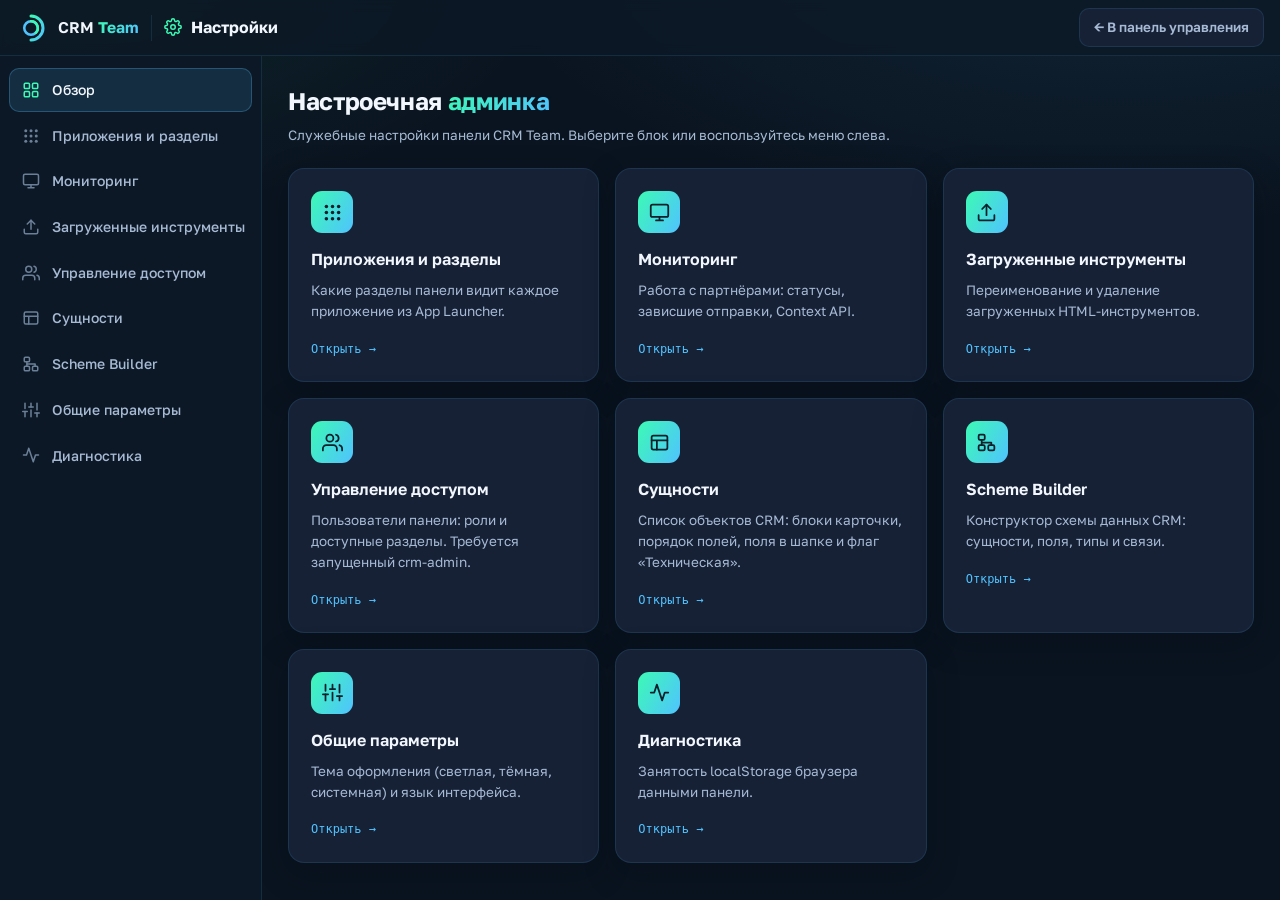
==== settings/index.html @ ab1c0941 "Влить admin-panel: Object Manager и настройка карточек сущностей Копия статики в корне пересобрана п" ====
<!DOCTYPE html>
<html lang="ru">
<head>
<meta charset="UTF-8">
<meta name="viewport" content="width=device-width, initial-scale=1.0">
<title>CRM Team · Настройки</title>
<link rel="preconnect" href="https://fonts.googleapis.com">
<link rel="preconnect" href="https://fonts.gstatic.com" crossorigin>
<link href="https://fonts.googleapis.com/css2?family=Golos+Text:wght@400;500;600;700&display=swap" rel="stylesheet">
<!-- ?v — метка версии: без неё браузер держит старый файл из HTTP-кеша
     и правки раздела доезжают к пользователю с задержкой. Поднимать при изменениях. -->
<link rel="stylesheet" href="scheme-builder.css?v=6">
<link rel="stylesheet" href="object-manager.css?v=1">
<style>
  /* ============================================================
     НАСТРОЕЧНАЯ АДМИНКА (/settings, доступ — только ADMIN)
     Айдентика и каркас наследуются из пользовательской админки;
     формат отображения со временем может отличаться.
     «Приложения и разделы» хранятся на сервере
     (GET/PUT /api/panel-settings/appSections) и зеркалятся в
     localStorage crmpanel:appSections — панель применяет при загрузке.
     Остальные настройки (тема/язык/инструменты) — клиентские,
     в localStorage с префиксом crmpanel:.
     ============================================================ */
  :root{
    --bg:#0A1420; --bg2:#0D1826; --card:#162136; --card2:#1B2942; --line:rgba(80,195,255,.12);
    --ink:#F2F7FD; --dim:#A7BAD4; --faint:#6B8098;
    --green:#3CFAB4; --blue:#50C3FF; --coral:#FF6B8A; --amber:#FFB84D;
    --green-bg:rgba(60,250,180,.12); --blue-bg:rgba(80,195,255,.12);
    --amber-bg:rgba(255,184,77,.12); --coral-bg:rgba(255,107,138,.13);
    --grad:linear-gradient(120deg,#3CFAB4,#50C3FF);
    --mono:"SF Mono",ui-monospace,"JetBrains Mono","Cascadia Code",Menlo,Consolas,monospace;
    --sans:"Golos Text","Inter",-apple-system,BlinkMacSystemFont,"Segoe UI",Roboto,sans-serif;
  }
  /* ---- Светлая тема (настройка «Общие параметры → Тема оформления») ---- */
  html.theme-light body{
    --bg:#EFF3F8; --bg2:#FFFFFF; --card:#FFFFFF; --card2:#E7EDF5; --line:rgba(20,60,100,.16);
    --ink:#16283E; --dim:#44597A; --faint:#7C8DA6;
    --green:#0E9F63; --blue:#0B7FD1; --coral:#CE3D64; --amber:#A9720F;
    --green-bg:rgba(14,159,99,.12); --blue-bg:rgba(11,127,209,.10);
    --amber-bg:rgba(169,114,15,.12); --coral-bg:rgba(206,61,100,.10);
    --grad:linear-gradient(120deg,#19C98A,#2FA4EF);
    background-image:none;
  }
  html.theme-light .gheader{background:rgba(255,255,255,.85)}

  *{box-sizing:border-box;margin:0;padding:0}
  html,body{height:100%}
  body{background:var(--bg);color:var(--ink);font-family:var(--sans);font-size:15px;line-height:1.55;
    -webkit-font-smoothing:antialiased;overflow:hidden;
    background-image:
      radial-gradient(1100px 500px at 88% -8%,rgba(80,195,255,.10),transparent 60%),
      radial-gradient(900px 480px at 5% -5%,rgba(60,250,180,.08),transparent 55%);}
  a{color:var(--blue);text-decoration:none}

  .app{display:flex;flex-direction:column;height:100vh}
  .gheader{display:flex;align-items:center;gap:12px;padding:0 16px;height:56px;flex:0 0 auto;
    background:rgba(13,24,38,.75);border-bottom:1px solid var(--line);backdrop-filter:blur(6px)}
  .logo{width:30px;height:30px;flex:0 0 auto}
  .logo svg{width:100%;height:100%;display:block}
  .brandname{font-weight:600;font-size:15.5px;white-space:nowrap}
  .brandname b{background:var(--grad);-webkit-background-clip:text;background-clip:text;color:transparent}
  .sep{width:1px;height:26px;background:var(--line)}
  .page-name{font-weight:700;font-size:16px;display:flex;align-items:center;gap:9px}
  .page-name svg{width:18px;height:18px;color:var(--green)}
  .back{margin-left:auto;font-size:13.5px;font-weight:600;color:var(--dim);display:flex;align-items:center;gap:7px;
    padding:8px 14px;border-radius:10px;border:1px solid var(--line);background:var(--card)}
  .back:hover{background:var(--card2);color:var(--ink)}

  .shell{display:flex;flex:1;min-height:0}
  .sidebar{width:262px;flex:0 0 auto;background:var(--bg2);border-right:1px solid var(--line);padding:12px 9px;overflow-y:auto}
  .nav-item{display:flex;align-items:center;gap:12px;padding:10px 11px;border-radius:10px;cursor:pointer;
    color:var(--dim);white-space:nowrap;border:1px solid transparent;margin-bottom:2px;user-select:none;font-size:14px;font-weight:500}
  .nav-item:hover{background:var(--card);color:var(--ink)}
  .nav-item.active{background:var(--blue-bg);border-color:rgba(80,195,255,.28);color:var(--ink)}
  .nav-item.active .ico{color:var(--green)}
  .ico{width:19px;height:19px;flex:0 0 auto;color:var(--faint);display:flex;align-items:center;justify-content:center}
  .ico svg{width:18px;height:18px}

  .content{flex:1;overflow-y:auto;padding:26px}
  /* Узкий экран: сайдбар в 262px съедал почти всю ширину и контент любого
     раздела сжимался до нечитаемого — разворачиваем меню в горизонтальную
     полосу с прокруткой, а контент отдаём во всю ширину. */
  @media(max-width:900px){
    .shell{flex-direction:column}
    .sidebar{width:100%;height:auto;flex:0 0 auto;display:flex;gap:6px;overflow-x:auto;overflow-y:hidden;
      padding:9px 10px;border-right:none;border-bottom:1px solid var(--line)}
    .sidebar h3{display:none}
    .nav-item{flex:0 0 auto;margin-bottom:0;white-space:nowrap}
    .content{padding:16px 14px}
    .top{padding:0 12px}
  }
  .content::-webkit-scrollbar{width:10px}
  .content::-webkit-scrollbar-thumb{background:var(--card2);border-radius:5px}
  .pane{display:none;max-width:1060px}
  .pane.active{display:block}
  .pane h1{font-size:24px;font-weight:700;letter-spacing:-.015em;margin-bottom:6px}
  .pane h1 .grad{background:var(--grad);-webkit-background-clip:text;background-clip:text;color:transparent}
  .pane .sub{color:var(--dim);font-size:13.5px;margin-bottom:22px;max-width:760px}
  .pane h2{font-size:17px;font-weight:640;margin:6px 0 14px}

  .card{background:var(--card);border:1px solid var(--line);border-radius:16px;padding:20px 22px;margin-bottom:16px;
    box-shadow:0 10px 30px rgba(4,12,22,.4)}
  .card h3{font-size:15.5px;font-weight:640;margin-bottom:4px;display:flex;align-items:center;gap:9px}
  .card .note{color:var(--faint);font-size:12.5px;margin-bottom:14px}
  .app-badge{width:28px;height:28px;border-radius:8px;background:var(--grad);color:#06202B;font-size:13px;font-weight:700;
    display:inline-flex;align-items:center;justify-content:center}

  /* обзорные блоки */
  .ov-grid{display:grid;grid-template-columns:repeat(auto-fill,minmax(290px,1fr));gap:16px}
  .ov-card{background:var(--card);border:1px solid var(--line);border-radius:16px;padding:22px;cursor:pointer;
    transition:.16s;box-shadow:0 10px 30px rgba(4,12,22,.4)}
  .ov-card:hover{border-color:rgba(60,250,180,.45);transform:translateY(-2px)}
  .ov-ico{width:42px;height:42px;border-radius:11px;background:var(--grad);color:#06202B;
    display:flex;align-items:center;justify-content:center;margin-bottom:14px}
  .ov-ico svg{width:21px;height:21px}
  .ov-card h3{font-size:16px;font-weight:640;margin-bottom:8px}
  .ov-card p{color:var(--dim);font-size:13.5px;line-height:1.55;margin-bottom:14px}
  .ov-go{font-family:var(--mono);font-size:12px;color:var(--blue)}

  .mon-back{display:inline-flex;align-items:center;gap:8px;font-size:13px;font-weight:600;color:var(--dim);
    background:var(--card);border:1px solid var(--line);border-radius:10px;padding:8px 14px;cursor:pointer;margin-bottom:18px}
  .mon-back:hover{background:var(--card2);color:var(--ink)}
  .mon-stub{border:1px dashed rgba(80,195,255,.3);border-radius:16px;padding:34px;text-align:center;
    color:var(--faint);font-size:13.5px;background:var(--card)}
  .mon-stub b{display:block;color:var(--dim);font-size:15.5px;margin-bottom:7px}

  .check-row{display:flex;align-items:center;gap:11px;padding:9px 4px;border-bottom:1px solid var(--line);font-size:14px}
  .check-row:last-child{border-bottom:none}
  .check-row input{accent-color:#3CFAB4;width:17px;height:17px;cursor:pointer}
  .check-row input:disabled{cursor:not-allowed}
  .check-row .muted{color:var(--faint);font-size:12px;margin-left:auto;font-family:var(--mono)}

  /* радио/селекты общих параметров */
  .opt-row{display:flex;align-items:center;gap:11px;padding:10px 4px;border-bottom:1px solid var(--line);font-size:14px;cursor:pointer}
  .opt-row:last-child{border-bottom:none}
  .opt-row input[type=radio]{accent-color:#3CFAB4;width:16px;height:16px;cursor:pointer}
  .opt-row .opt-note{color:var(--faint);font-size:12px;margin-left:auto}
  select.sel{background:var(--bg2);border:1px solid var(--line);border-radius:10px;color:var(--ink);
    font-family:var(--sans);font-size:14px;padding:10px 12px;min-width:260px;cursor:pointer}
  select.sel option{background:var(--bg2);color:var(--ink)}

  .btn{font-family:var(--sans);font-size:13px;font-weight:600;padding:9px 16px;border-radius:10px;cursor:pointer;
    border:1px solid var(--line);background:var(--card2);color:var(--ink)}
  .btn:hover{filter:brightness(1.12)}
  .btn.accent{background:var(--grad);color:#06101B;border:none}
  .btn.ghost-danger{color:var(--coral);border-color:rgba(255,107,138,.35);background:transparent}
  .btn.ghost-danger:hover{background:var(--coral-bg)}
  .actions{display:flex;gap:10px;margin-top:18px;align-items:center}
  .save-note{font-family:var(--mono);font-size:11.5px;color:var(--green);opacity:0;transition:.3s}
  .save-note.show{opacity:1}
  .save-note.err{color:var(--coral)}

  table{width:100%;border-collapse:collapse}
  th{font-family:var(--mono);font-size:10.5px;letter-spacing:.07em;text-transform:uppercase;color:var(--faint);
    text-align:left;padding:0 12px 10px;font-weight:500;border-bottom:1px solid var(--line)}
  td{padding:12px;border-bottom:1px solid var(--line);vertical-align:middle;font-size:13.5px}
  tr:last-child td{border-bottom:none}
  td .t-name{font-weight:600}
  td .mono{font-family:var(--mono);font-size:11.5px;color:var(--faint)}
  td .btn{padding:6px 11px;font-size:12px;margin-left:6px}
  .empty{color:var(--faint);font-size:13.5px;padding:8px 2px}

  /* Подключения к БД: форма и статус-бейджи */
  .dbc-form{margin-top:14px;border-top:1px solid var(--line);padding-top:16px}
  .dbc-grid{display:grid;grid-template-columns:repeat(2,minmax(220px,1fr));gap:12px 16px}
  .dbc-fld{display:flex;flex-direction:column;gap:5px}
  .dbc-fld.wide{grid-column:1/-1}
  .dbc-fld label{font-family:var(--mono);font-size:10.5px;letter-spacing:.06em;text-transform:uppercase;color:var(--faint)}
  .dbc-in{background:var(--bg2);border:1px solid var(--line);border-radius:10px;color:var(--ink);
    font-family:var(--sans);font-size:14px;padding:9px 12px;width:100%}
  .dbc-in:focus{outline:none;border-color:var(--blue)}
  .dbc-in.mono{font-family:var(--mono);font-size:12.5px}
  .badge{display:inline-block;font-family:var(--mono);font-size:11px;font-weight:600;padding:3px 9px;border-radius:20px;letter-spacing:.03em}
  .badge.ok{background:var(--green-bg);color:var(--green)}
  .badge.err{background:var(--coral-bg);color:var(--coral)}
  .badge.off{background:var(--card2);color:var(--faint)}
  .badge.unk{background:var(--amber-bg);color:var(--amber)}
  /* ---- очерёдность подразделов ---- */
  .block-title{margin:28px 0 6px;font-size:17px;font-weight:700}
  .ord-row{display:flex;align-items:center;gap:9px;padding:7px 0;border-bottom:1px solid var(--line)}
  .ord-row:last-of-type{border-bottom:none}
  .ord-n{font-family:var(--mono);font-size:11px;color:var(--faint);width:18px;text-align:right;flex:0 0 auto}
  .ord-l{flex:1;font-size:13.5px;min-width:0}
  .ord-btn{width:26px;height:26px;flex:0 0 auto;border-radius:7px;border:1px solid var(--line);
    background:var(--bg2);color:var(--dim);cursor:pointer;font-size:13px;line-height:1;padding:0}
  .ord-btn:hover:not(:disabled){color:var(--blue);border-color:var(--blue)}
  .ord-btn:disabled{opacity:.35;cursor:default}
  .ord-reset{margin-top:10px}
</style>
</head>
<body>
<div class="app">

  <header class="gheader">
    <div class="logo">
      <svg viewBox="0 0 40 40" fill="none">
        <defs><linearGradient id="lg" x1="0" y1="0" x2="1" y2="1">
          <stop offset="0" stop-color="#3CFAB4"/><stop offset="1" stop-color="#50C3FF"/></linearGradient></defs>
        <path d="M20 4 a16 16 0 0 1 0 32" stroke="url(#lg)" stroke-width="4" stroke-linecap="round"/>
        <circle cx="20" cy="20" r="9" fill="none" stroke="#50C3FF" stroke-width="3.4"/>
        <path d="M20 11 a9 9 0 0 1 6.4 15.4" stroke="#3CFAB4" stroke-width="3.4" stroke-linecap="round" fill="none"/>
      </svg>
    </div>
    <div class="brandname">CRM <b>Team</b></div>
    <div class="sep"></div>
    <div class="page-name">
      <svg viewBox="0 0 24 24" fill="none" stroke="currentColor" stroke-width="2" stroke-linecap="round" stroke-linejoin="round"><circle cx="12" cy="12" r="3"/><path d="M19.4 15a1.7 1.7 0 0 0 .34 1.87l.06.06a2 2 0 1 1-2.83 2.83l-.06-.06a1.7 1.7 0 0 0-1.87-.34 1.7 1.7 0 0 0-1 1.55V21a2 2 0 1 1-4 0v-.09a1.7 1.7 0 0 0-1-1.55 1.7 1.7 0 0 0-1.87.34l-.06.06a2 2 0 1 1-2.83-2.83l.06-.06a1.7 1.7 0 0 0 .34-1.87 1.7 1.7 0 0 0-1.55-1H3a2 2 0 1 1 0-4h.09a1.7 1.7 0 0 0 1.55-1 1.7 1.7 0 0 0-.34-1.87l-.06-.06a2 2 0 1 1 2.83-2.83l.06.06a1.7 1.7 0 0 0 1.87.34h.01a1.7 1.7 0 0 0 1-1.55V3a2 2 0 1 1 4 0v.09a1.7 1.7 0 0 0 1 1.55h.01a1.7 1.7 0 0 0 1.87-.34l.06-.06a2 2 0 1 1 2.83 2.83l-.06.06a1.7 1.7 0 0 0-.34 1.87v.01a1.7 1.7 0 0 0 1.55 1H21a2 2 0 1 1 0 4h-.09a1.7 1.7 0 0 0-1.55 1z"/></svg>
      <span data-i18n="Настройки">Настройки</span>
    </div>
    <!-- относительный путь: работает и локально (/settings/ → /), и на GitHub Pages
         (/crm.banki.ru/settings/ → /crm.banki.ru/); абсолютный "/" уводил на корень домена -->
    <a class="back" href="../" data-i18n="← В панель управления">← В панель управления</a>
  </header>

  <div class="shell">
    <aside class="sidebar" id="snav"></aside>

    <main class="content">

      <!-- ===== Обзор настроек ===== -->
      <section class="pane active" id="pane-over">
        <h1 data-i18n-html="h_over">Настроечная <span class="grad">админка</span></h1>
        <div class="sub" data-i18n="Служебные настройки панели CRM Team. Выберите блок или воспользуйтесь меню слева.">Служебные настройки панели CRM Team. Выберите блок или воспользуйтесь меню слева.</div>
        <div class="ov-grid" id="overGrid"></div>
      </section>

      <!-- ===== Приложения и разделы ===== -->
      <section class="pane" id="pane-apps">
        <h1 data-i18n-html="h_apps">Приложения <span class="grad">и разделы</span></h1>
        <div class="sub" data-i18n="Какие разделы панели доступны в каждом приложении (App Launcher). Пока всем приложениям разрешены все разделы — набор будет корректироваться. «Главная» доступна всегда.">Какие разделы панели доступны в каждом приложении (App Launcher). Пока всем приложениям
          разрешены все разделы — набор будет корректироваться. «Главная» доступна всегда.</div>
        <div id="appsBox"></div>
        <div class="actions">
          <button class="btn accent" id="saveApps" data-i18n="Сохранить">Сохранить</button>
          <button class="btn" id="resetApps" data-i18n="Сбросить (все разделы всем)">Сбросить (все разделы всем)</button>
          <span class="save-note" id="appsSaved" data-i18n="✓ Сохранено — панель применит при загрузке">✓ Сохранено — панель применит при загрузке</span>
          <span class="save-note err" id="appsError"></span>
        </div>

        <!-- очерёдность подразделов внутри разделов -->
        <h2 class="block-title" data-i18n="Очерёдность подразделов">Очерёдность подразделов</h2>
        <div class="sub" data-i18n="Порядок карточек на обзорной странице раздела и пунктов во всплывающем меню сайдбара. Сохраняется сразу; открытая панель подхватит изменение автоматически.">Порядок карточек на обзорной странице раздела и пунктов во всплывающем меню сайдбара.
          Сохраняется сразу; открытая панель подхватит изменение автоматически.</div>
        <div id="subOrderBox"></div>
      </section>

      <!-- ===== Мониторинг ===== -->
      <section class="pane" id="pane-monitoring">
        <div id="monHome">
          <h1 data-i18n-html="h_mon">Мониторинг <span class="grad">интеграций</span></h1>
          <div class="sub"><span data-i18n="Служебный мониторинг обмена данными. Подраздел:">Служебный мониторинг обмена данными. Подраздел:</span> <b data-i18n="Работа с партнёрами">Работа с партнёрами</b>.
            <span data-i18n="При клике на блок будет открываться связанная статистика.">При клике на блок будет открываться связанная статистика.</span></div>
          <h2 data-i18n="Работа с партнёрами">Работа с партнёрами</h2>
          <div class="ov-grid">
            <div class="ov-card" onclick="monDetail('Поступление статусов')">
              <div class="ov-ico"><svg viewBox="0 0 24 24" fill="none" stroke="currentColor" stroke-width="2" stroke-linecap="round" stroke-linejoin="round"><path d="M21 15v4a2 2 0 0 1-2 2H5a2 2 0 0 1-2-2v-4"/><polyline points="7 10 12 15 17 10"/><line x1="12" y1="15" x2="12" y2="3"/></svg></div>
              <h3 data-i18n="Поступление статусов">Поступление статусов</h3>
              <p data-i18n="Приход статусов отправок от партнёров: объёмы, задержки, разрывы потока.">Приход статусов отправок от партнёров: объёмы, задержки, разрывы потока.</p>
              <span class="ov-go" data-i18n="Статистика →">Статистика →</span>
            </div>
            <div class="ov-card" onclick="monDetail('Зависшие статусы отправок')">
              <div class="ov-ico"><svg viewBox="0 0 24 24" fill="none" stroke="currentColor" stroke-width="2" stroke-linecap="round" stroke-linejoin="round"><circle cx="12" cy="12" r="9"/><polyline points="12 7 12 12 15.5 13.5"/></svg></div>
              <h3 data-i18n="Зависшие статусы отправок">Зависшие статусы отправок</h3>
              <p data-i18n="Отправки без финального статуса дольше порога: где и на каком шаге зависли.">Отправки без финального статуса дольше порога: где и на каком шаге зависли.</p>
              <span class="ov-go" data-i18n="Статистика →">Статистика →</span>
            </div>
            <div class="ov-card" onclick="monDetail('Записи отправок без идентификатора клиента')">
              <div class="ov-ico"><svg viewBox="0 0 24 24" fill="none" stroke="currentColor" stroke-width="2" stroke-linecap="round" stroke-linejoin="round"><circle cx="9" cy="8" r="4"/><path d="M2 21c0-3.9 3.1-7 7-7s7 3.1 7 7"/><line x1="17" y1="8" x2="23" y2="14"/><line x1="23" y1="8" x2="17" y2="14"/></svg></div>
              <h3 data-i18n="Записи отправок без идентификатора клиента">Записи отправок без идентификатора клиента</h3>
              <p data-i18n="Отправки, которые не удаётся привязать к клиенту: объёмы и источники записей.">Отправки, которые не удаётся привязать к клиенту: объёмы и источники записей.</p>
              <span class="ov-go" data-i18n="Статистика →">Статистика →</span>
            </div>
            <div class="ov-card" onclick="monDetail('Наличие переменных Context API')">
              <div class="ov-ico"><svg viewBox="0 0 24 24" fill="none" stroke="currentColor" stroke-width="2" stroke-linecap="round" stroke-linejoin="round"><polyline points="16 18 22 12 16 6"/><polyline points="8 6 2 12 8 18"/></svg></div>
              <h3 data-i18n="Наличие переменных Context API">Наличие переменных Context API</h3>
              <p data-i18n="Заполненность переменных Context API в коммуникациях: пропуски и ошибки подстановки.">Заполненность переменных Context API в коммуникациях: пропуски и ошибки подстановки.</p>
              <span class="ov-go" data-i18n="Статистика →">Статистика →</span>
            </div>
          </div>
        </div>
        <div id="monDetailBox" style="display:none"></div>
      </section>

      <!-- ===== Загруженные инструменты ===== -->
      <section class="pane" id="pane-uploads">
        <h1 data-i18n-html="h_up">Загруженные <span class="grad">инструменты</span></h1>
        <div class="sub" data-i18n="HTML-инструменты, загруженные в раздел «Загруженные инструменты» пользовательской панели. Хранятся в localStorage браузера и открываются в исходном оформлении.">HTML-инструменты, загруженные в раздел «Загруженные инструменты» пользовательской панели.
          Хранятся в localStorage браузера и открываются в исходном оформлении.</div>
        <div class="card" id="toolsCard"></div>
      </section>

      <!-- ===== Управление доступом (перенесено из пользовательской панели) ===== -->
      <section class="pane" id="pane-access">
        <h1 data-i18n-html="h_access">Управление <span class="grad">доступом</span></h1>
        <div class="sub" data-i18n="Пользователи панели: роль задаёт уровень возможностей, набор разделов — что видит пользователь. Требуется запущенный crm-admin и роль ADMIN.">Пользователи панели: роль задаёт уровень возможностей, набор разделов — что видит
          пользователь. Требуется запущенный crm-admin и роль ADMIN.</div>
        <!-- admin-users.js рендерит сюда (контейнер по историческому id) -->
        <div id="sec-access"></div>
      </section>

      <!-- ===== Сущности (Object Manager) — список объектов и настройка их полей =====
           Содержимое целиком рисует object-manager.js по той же схеме, с которой
           работает Scheme Builder. -->
      <section class="pane" id="pane-objects">
        <h1 data-i18n-html="h_objects">Сущности <span class="grad">CRM</span></h1>
        <div class="sub" data-i18n="Список объектов CRM, как в Salesforce. Здесь настраивается, как объект выглядит в пользовательской панели: блоки карточки записи, порядок полей, какие поля выводить в верхней строке и что скрыть. Флаг «Техническая» убирает служебную сущность из панели совсем.">Список объектов CRM, как в Salesforce. Здесь настраивается, как объект выглядит
          в пользовательской панели: блоки карточки записи, порядок полей, какие поля выводить
          в верхней строке и что скрыть. Флаг «Техническая» убирает служебную сущность из панели совсем.</div>
        <div id="omHost"></div>
      </section>

      <!-- ===== Scheme Builder — конструктор схемы данных ===== -->
      <section class="pane" id="pane-scheme">
        <h1 data-i18n-html="h_scheme">Scheme <span class="grad">Builder</span></h1>
        <div class="sub" data-i18n="Конструктор схемы данных CRM: сущности, поля с типами хранения и отображения, связи между объектами. Схема версионируется в Git; когда появятся таблицы, сохранение переключится на прямую запись в БД.">Конструктор схемы данных CRM: сущности, поля с типами хранения и отображения,
          связи между объектами. Схема версионируется в Git; когда появятся таблицы, сохранение
          переключится на прямую запись в БД.</div>

        <div class="sb-toolbar">
          <input class="sb-search" id="sbSearch" placeholder="Поиск сущности или поля…" data-i18n-ph="Поиск сущности или поля…">
          <button class="btn accent" id="sbAddEntity" data-i18n="+ Сущность">+ Сущность</button>
          <button class="btn" id="sbAddRelation" data-i18n="+ Связь">+ Связь</button>
          <button class="btn" id="sbAuto" data-i18n="Авто-раскладка">Авто-раскладка</button>
          <button class="btn" id="sbFit" data-i18n="Вписать">Вписать</button>
          <button class="btn" id="sbExpand" data-i18n="Развернуть все">Развернуть все</button>
          <span class="spacer"></span>
          <span class="sb-dirty" id="sbDirty" data-i18n="● Есть несохранённые правки">● Есть несохранённые правки</span>
          <button class="btn" id="sbSql">SQL DDL</button>
          <button class="btn" id="sbReload" data-i18n="Из Git">Из Git</button>
          <button class="btn accent" id="sbGit" data-i18n="Сохранить в Git">Сохранить в Git</button>
        </div>

        <div class="sb-shell">
          <div class="sb-col sb-list">
            <div class="sb-col-head"><span data-i18n="Сущности">Сущности</span><span class="n" id="sbEntityCount">0</span></div>
            <div class="sb-col-body" id="sbEntityList"></div>
            <div class="sb-col-head"><span data-i18n="Связи">Связи</span><span class="n" id="sbRelationCount">0</span></div>
            <div class="sb-col-body" id="sbRelationList" style="flex:0 0 34%"></div>
          </div>

          <div class="sb-col sb-canvas-col">
            <div class="sb-canvas" id="sbCanvas">
              <div class="sb-viewport" id="sbViewport">
                <svg class="sb-edges" id="sbEdges"></svg>
                <div class="sb-nodes" id="sbNodes"></div>
              </div>
              <div class="sb-zoom">
                <button id="sbZin" title="Приблизить">+</button>
                <button id="sbZout" title="Отдалить">−</button>
                <button id="sbZreset" title="1:1">⌂</button>
              </div>
            </div>
            <div class="sb-col-head" style="border-bottom:none;border-top:1px solid var(--line)">
              <span class="sb-status" id="sbStatus"></span>
            </div>
          </div>

          <div class="sb-col sb-inspect">
            <div class="sb-tabs" id="sbTabs">
              <button class="sb-tab on" data-tab="entity" data-i18n="Сущность">Сущность</button>
              <button class="sb-tab" data-tab="field" data-i18n="Поле">Поле</button>
              <button class="sb-tab" data-tab="relation" data-i18n="Связь">Связь</button>
            </div>
            <div class="sb-col-body" id="sbInspector" style="padding:0"></div>
          </div>
        </div>
      </section>

      <!-- ===== Общие параметры ===== -->
      <section class="pane" id="pane-general">
        <h1 data-i18n-html="h_gen">Общие <span class="grad">параметры</span></h1>
        <div class="sub" data-i18n="Настроечные версии общих параметров панели. Значения сохраняются в браузере и будут применяться панелью по мере подключения (сейчас интерфейс — тёмная тема, русский язык).">Настроечные версии общих параметров панели.</div>

        <div class="card">
          <h3 data-i18n="Тема оформления">Тема оформления</h3>
          <div class="note" data-i18n="Как панель выбирает тему интерфейса.">Как панель выбирает тему интерфейса.</div>
          <label class="opt-row"><input type="radio" name="theme" value="system"> <span data-i18n="Системная">Системная</span>
            <span class="opt-note" data-i18n="по настройке ОС">по настройке ОС</span></label>
          <label class="opt-row"><input type="radio" name="theme" value="dark"> <span data-i18n="Тёмная">Тёмная</span>
            <span class="opt-note" data-i18n="текущая тема панели">текущая тема панели</span></label>
          <label class="opt-row"><input type="radio" name="theme" value="light"> <span data-i18n="Светлая">Светлая</span>
            <span class="opt-note" data-i18n="визуал в разработке">визуал в разработке</span></label>
        </div>

        <div class="card">
          <h3 data-i18n="Язык интерфейса">Язык интерфейса</h3>
          <div class="note" data-i18n="Переводы интерфейса будут подключаться поэтапно.">Переводы интерфейса будут подключаться поэтапно.</div>
          <select class="sel" id="langSel">
            <option value="ru">Русский</option>
            <option value="en">English</option>
          </select>
        </div>

        <div class="actions">
          <button class="btn accent" id="saveGeneral" data-i18n="Сохранить">Сохранить</button>
          <span class="save-note" id="generalSaved" data-i18n="✓ Сохранено">✓ Сохранено</span>
        </div>
      </section>

      <!-- ===== Диагностика ===== -->
      <section class="pane" id="pane-diag">
        <h1 data-i18n-html="h_diag">Диагностика <span class="grad">хранилища</span></h1>

        <!-- ===== Подключения к БД ===== -->
        <h2 style="margin-top:2px" data-i18n="Подключения к БД">Подключения к БД</h2>
        <div class="sub" data-i18n="Базы, к которым подключается панель. Встроенные (наша и прод) — только для чтения; свои можно добавлять. Пароль хранится на сервере и в списке не показывается.">Базы, к которым подключается панель. Встроенные (наша и прод) — только для чтения; свои можно добавлять. Пароль хранится на сервере и в списке не показывается.</div>
        <div class="card">
          <div style="display:flex;gap:10px;flex-wrap:wrap;margin-bottom:14px">
            <button class="btn accent" id="dbcAddBtn" data-i18n="+ Добавить подключение">+ Добавить подключение</button>
            <button class="btn" id="dbcTestAllBtn" data-i18n="Проверить все">Проверить все</button>
            <button class="btn" id="dbcRefreshBtn" data-i18n="Обновить">Обновить</button>
          </div>
          <div id="dbcBox" class="empty">…</div>

          <!-- Форма добавления / редактирования (скрыта до нажатия) -->
          <form class="dbc-form" id="dbcForm" style="display:none" autocomplete="off">
            <input type="hidden" id="dbcId">
            <div class="dbc-grid">
              <div class="dbc-fld">
                <label data-i18n="Имя">Имя</label>
                <input class="dbc-in" id="dbcName" placeholder="greenplum-dwh">
              </div>
              <div class="dbc-fld">
                <label data-i18n="Назначение (заметка)">Назначение (заметка)</label>
                <input class="dbc-in" id="dbcPurpose" placeholder="Витрина для SQL-шагов">
              </div>
              <div class="dbc-fld wide">
                <label>JDBC URL</label>
                <input class="dbc-in mono" id="dbcUrl" placeholder="jdbc:postgresql://host:5432/dbname">
              </div>
              <div class="dbc-fld">
                <label data-i18n="Пользователь">Пользователь</label>
                <input class="dbc-in" id="dbcUser" autocomplete="off" placeholder="reader">
              </div>
              <div class="dbc-fld">
                <label data-i18n="Пароль">Пароль</label>
                <input class="dbc-in" id="dbcPass" type="password" autocomplete="new-password" placeholder="••••••">
                <span class="mono" id="dbcPassHint" style="color:var(--faint);font-size:11px;display:none" data-i18n="оставьте пустым — прежний пароль сохранится">оставьте пустым — прежний пароль сохранится</span>
              </div>
              <div class="dbc-fld wide">
                <label class="opt-row" style="border:none;padding:2px 0;cursor:pointer">
                  <input type="checkbox" id="dbcActive" checked style="accent-color:#3CFAB4;width:16px;height:16px">
                  <span data-i18n="Активно">Активно</span>
                </label>
                <label class="opt-row" style="border:none;padding:2px 0;cursor:pointer">
                  <input type="checkbox" id="dbcProdSync" style="accent-color:#3CFAB4;width:16px;height:16px">
                  <span data-i18n="Приёмник синка шаблонов (прод)">Приёмник синка шаблонов (прод)</span>
                  <span class="opt-note mono" data-i18n="сюда доставляется очередь; может быть только один">сюда доставляется очередь; может быть только один</span>
                </label>
              </div>
            </div>
            <div class="actions">
              <button type="button" class="btn accent" id="dbcSaveBtn" data-i18n="Сохранить">Сохранить</button>
              <button type="button" class="btn" id="dbcCancelBtn" data-i18n="Отмена">Отмена</button>
              <span class="save-note" id="dbcNote"></span>
            </div>
          </form>
        </div>

        <div class="sub" style="margin-top:22px">Что панель хранит в localStorage браузера (префикс crmpanel:).</div>
        <div class="card"><div id="diagBox"></div></div>

        <!-- Очередь синка шаблонов: авто-показ счётчиков (снизу под диагностикой хранилища) -->
        <h2 style="margin-top:26px" data-i18n="Очередь синка шаблонов">Очередь синка шаблонов</h2>
        <div class="sub" data-i18n="Операции мастера, ожидающие доставки во внешнюю прод-базу.">Операции мастера, ожидающие доставки во внешнюю прод-базу.</div>
        <div class="card">
          <div id="diagQueueBox" class="empty">…</div>
          <div class="sub" style="margin-top:12px;line-height:1.7">
            <b>PENDING</b> — <span data-i18n="в очереди, ждут доставки в прод">в очереди, ждут доставки в прод</span><br>
            <b>ERROR</b> — <span data-i18n="не доставлены после всех попыток, нужен ручной повтор">не доставлены после всех попыток, нужен ручной повтор</span><br>
            <b>OK</b> — <span data-i18n="успешно доставлены в прод">успешно доставлены в прод</span>
          </div>
        </div>

        <!-- Прод-БД: соединение и очередь синка шаблонов (app.prod_sync) -->
        <h2 style="margin-top:26px" data-i18n="Прод-БД (синк шаблонов)">Прод-БД (синк шаблонов)</h2>
        <div class="sub" data-i18n="Соединение с внешней прод-базой и очередь доставки операций мастера.">Соединение с внешней прод-базой и очередь доставки операций мастера.</div>
        <div class="card">
          <div style="display:flex;gap:10px;flex-wrap:wrap;margin-bottom:12px">
            <button class="btn" id="prodProcessBtn" data-i18n="Доставить очередь сейчас">Доставить очередь сейчас</button>
            <button class="btn" id="prodReconcileBtn" data-i18n="Сверка с продом">Сверка с продом</button>
            <button class="btn" id="prodImportAllBtn" data-i18n="Импортировать всё из прода">Импортировать всё из прода</button>
          </div>
          <div id="prodDbBox" class="empty" data-i18n="Проверить соединение можно в «Подключения к БД» выше.">Проверить соединение можно в «Подключения к БД» выше.</div>
          <div id="reconcileBox" style="margin-top:14px"></div>
        </div>

        <!-- ETL: актуализация нашей копии шаблонов из прода -->
        <h2 style="margin-top:26px" data-i18n="Синк из прода (ETL)">Синк из прода (ETL)</h2>
        <div class="sub" data-i18n="Прод — источник истины. Инкремент каждые 5 минут подтягивает новые и изменённые шаблоны, полный прогон в 22:00 закрывает пропуски и показывает, чего в проде уже нет.">Прод — источник истины. Инкремент каждые 5 минут подтягивает новые и изменённые шаблоны, полный прогон в 22:00 закрывает пропуски и показывает, чего в проде уже нет.</div>
        <div class="card">
          <div style="display:flex;gap:10px;flex-wrap:wrap;margin-bottom:12px">
            <button class="btn" id="etlRunBtn" data-i18n="Синхронизировать сейчас">Синхронизировать сейчас</button>
            <button class="btn" id="etlFullBtn" data-i18n="Полный прогон">Полный прогон</button>
            <button class="btn" id="etlRefreshBtn" data-i18n="Обновить статус">Обновить статус</button>
          </div>
          <div id="etlBox" class="empty">…</div>
        </div>
      </section>

    </main>
  </div>
</div>

<script>
const $ = s => document.querySelector(s);
const store = {
  get(k, d){ try{ const v = localStorage.getItem("crmpanel:"+k); return v ? JSON.parse(v) : d; }catch(e){ return d; } },
  set(k, v){ try{ localStorage.setItem("crmpanel:"+k, JSON.stringify(v)); }catch(e){} },
  del(k){ try{ localStorage.removeItem("crmpanel:"+k); }catch(e){} }
};
function esc(s){ return String(s).replace(/[&<>"']/g, c => ({"&":"&amp;","<":"&lt;",">":"&gt;",'"':"&quot;","'":"&#39;"}[c])); }

/* ---------- язык интерфейса (crmpanel:lang) ---------- */
const LANG = (() => { try { return JSON.parse(localStorage.getItem("crmpanel:lang")) === "en" ? "en" : "ru"; } catch(e){ return "ru"; } })();
const S_EN = {
  "Настройки":"Settings", "← В панель управления":"← Back to the panel",
  "Обзор":"Overview", "Приложения и разделы":"Apps & sections", "Мониторинг":"Monitoring",
  "Загруженные инструменты":"Uploaded tools", "Общие параметры":"General settings", "Диагностика":"Diagnostics",
  "Отчёты":"Reports", "Управление доступом":"Access management",
  /* ---- Scheme Builder ---- */
  "Конструктор схемы данных CRM: сущности, поля, типы и связи.":"CRM data schema builder: entities, fields, types and relations.",
  "Конструктор схемы данных CRM: сущности, поля с типами хранения и отображения, связи между объектами. Схема версионируется в Git; когда появятся таблицы, сохранение переключится на прямую запись в БД.":"CRM data schema builder: entities, fields with storage and display types, and relations between objects. The schema is versioned in Git; once the tables exist, saving will switch to writing directly to the database.",
  "Поиск сущности или поля…":"Search entity or field…",
  "+ Сущность":"+ Entity", "+ Связь":"+ Relation", "Авто-раскладка":"Auto layout", "Вписать":"Fit",
  "● Есть несохранённые правки":"● Unsaved changes", "Из Git":"From Git", "Сохранить в Git":"Save to Git",
  "Сущности":"Entities", "Связи":"Relations", "Сущность":"Entity", "Поле":"Field", "Связь":"Relation",
  "Развернуть все":"Expand all", "Свернуть все":"Collapse all",
  "Показать ещё":"Show", "Свернуть":"Collapse",
  "сущн.":"ent.", "связей":"rel.", "полей":"fields",
  "Ничего не найдено":"Nothing found", "Связей пока нет":"No relations yet",
  "Выберите сущность на схеме или создайте новую.":"Pick an entity on the diagram or create a new one.",
  "Выберите поле внутри сущности на схеме.":"Pick a field inside an entity on the diagram.",
  "Выберите связь в списке слева или создайте новую.":"Pick a relation in the list on the left or create a new one.",
  "Системное имя":"System name", "Таблица":"Table", "Название":"Label",
  "Название во множественном числе":"Plural label", "Поле заголовка записи":"Record title field",
  "Описание":"Description", "Сохранить":"Save", "Удалить":"Delete", "Добавить":"Add", "Отмена":"Cancel",
  "Добавить поле":"Add field", "Новое поле":"New field", "Новая сущность":"New entity", "Новая связь":"New relation",
  "Создать":"Create", "Например, Заявка":"For example, Application", "Введите название":"Enter a label",
  "Тип в БД":"Database type", "UI-тип (как показывается)":"UI type (how it is displayed)",
  "Связанная сущность":"Related entity", "Тип связи поля":"Field relation kind",
  "Значение по умолчанию":"Default value", "Значения списка через запятую":"Picklist values, comma-separated",
  "Обязательное":"Required", "Только чтение":"Read only", "Как это увидит пользователь":"How the user will see it",
  "Первичный ключ":"Primary key", "Да/нет":"Yes/no", "добавьте значения списка":"add picklist values",
  "выберите связанную сущность":"pick a related entity", "запись":"record", "добавить":"add",
  "Связанные записи":"Related records", "Таблица связанных записей с колонками и действиями.":"A table of related records with columns and actions.",
  "Из сущности":"From entity", "Поле FK":"FK field", "В сущность":"To entity", "Целевое поле":"Target field",
  "Тип связи":"Relation type", "FK может быть NULL":"FK can be NULL",
  "Связующая таблица (для many-to-many)":"Junction table (for many-to-many)",
  "Укажите связанную сущность — без неё связь не построится.":"Set the related entity — the relation cannot be built without it.",
  "Для списка добавьте значения через запятую.":"Add comma-separated values for the picklist.",
  "Тип БД":"Database type", "необычен для этого UI-типа. Обычно берут":"is unusual for this UI type. Normally you use",
  "применить":"apply",
  /* подписи UI-типов поля */
  "Текст (строка)":"Text (single line)", "Многострочный текст":"Multiline text", "Число":"Number",
  "Деньги (₽)":"Money (₽)", "Процент (%)":"Percent (%)", "E-mail":"E-mail", "Телефон":"Phone",
  "Ссылка (URL)":"Link (URL)", "Дата":"Date", "Дата и время":"Date and time", "Время":"Time",
  "Флажок (да/нет)":"Checkbox (yes/no)", "Список значений":"Picklist",
  "Связь: один объект":"Relation: single record", "Связь: несколько объектов":"Relation: multiple records",
  "Связанный список":"Related list",
  "Нужно системное имя":"A system name is required", "Такое системное имя уже есть":"That system name already exists",
  "Поле с таким именем уже есть":"A field with this name already exists",
  "Сущность сохранена":"Entity saved", "Сущность создана":"Entity created", "Сущность удалена":"Entity deleted",
  "Поле сохранено":"Field saved", "Поле добавлено":"Field added", "Поле удалено":"Field deleted",
  "Связь сохранена":"Relation saved", "Связь добавлена":"Relation added", "Связь удалена":"Relation deleted",
  "Удалить сущность и все её связи?":"Delete the entity and all its relations?",
  "Удалить поле?":"Delete the field?", "Удалить связь?":"Delete the relation?",
  "Сначала выберите сущность":"Pick an entity first", "Нужно хотя бы две сущности":"At least two entities are required",
  "Не удалось загрузить схему":"Could not load the schema",
  "Черновик будет потерян. Загрузить версию из Git?":"The draft will be lost. Load the version from Git?",
  "Загружено из Git":"Loaded from Git", "Скопировано":"Copied", "Отмечено как сохранённое":"Marked as saved",
  "Схема версионируется в репозитории. Скачайте файл и положите его по пути":"The schema is versioned in the repository. Download the file and put it at",
  "затем закоммитьте — это и будет новая версия схемы.":"then commit it — that becomes the new schema version.",
  "Когда появятся таблицы, сохранение переключится на прямую запись в БД без выгрузки файла.":"Once the tables exist, saving will switch to writing directly to the database with no file download.",
  "Скачать crm-schema.json":"Download crm-schema.json", "Копировать":"Copy",
  "Файл обновлён — снять пометку":"File updated — clear the flag", "Закрыть":"Close",
  "Схема в виде SQL: таблицы, внешние ключи и связующие таблицы many-to-many.":"The schema as SQL: tables, foreign keys and many-to-many junction tables.",
  "Скачать .sql":"Download .sql",
  "Пользователи панели: роли и доступные разделы. Требуется запущенный crm-admin.":"Panel users: roles and available sections. Requires a running crm-admin.",
  "Пользователи панели: роль задаёт уровень возможностей, набор разделов — что видит пользователь. Требуется запущенный crm-admin и роль ADMIN.":"Panel users: the role sets the capability level, the section set defines what the user sees. Requires a running crm-admin and the ADMIN role.",
  "Очерёдность подразделов":"Subsection order",
  "Порядок карточек на обзорной странице раздела и пунктов во всплывающем меню сайдбара. Сохраняется сразу; открытая панель подхватит изменение автоматически.":"The order of cards on the section overview page and of items in the sidebar flyout menu. Saved immediately; an open panel picks the change up automatically.",
  "Настроенный порядок":"Custom order", "Исходный порядок":"Default order",
  "Выше":"Move up", "Ниже":"Move down", "Сбросить порядок":"Reset order",
  "Пример визуализации отчёта":"Report visualisation example",
  "OneLink Builder":"OneLink Builder", "Мастер коммуникаций":"Communication wizard",
  "Список шаблонов":"Template list", "Просмотр настроек":"Settings viewer",
  "Конструктор source":"Source builder", "Планирование промо":"Promo planning",
  "Тепловая карта":"Heat map", "Общая статистика":"Overall statistics",
  "Панель отклонений":"Deviations panel",
  "Все настройки на одной странице.":"All settings on one page.",
  "Какие разделы панели видит каждое приложение из App Launcher.":"Which panel sections each App Launcher app can see.",
  "Работа с партнёрами: статусы, зависшие отправки, Context API.":"Partner operations: statuses, stuck sends, Context API.",
  "Переименование и удаление загруженных HTML-инструментов.":"Rename and delete uploaded HTML tools.",
  "Тема оформления (светлая, тёмная, системная) и язык интерфейса.":"Theme (light, dark, system) and interface language.",
  "Занятость localStorage браузера данными панели.":"Panel data usage of the browser localStorage.",
  "Служебные настройки панели CRM Team. Выберите блок или воспользуйтесь меню слева.":"Service settings of the CRM Team panel. Pick a block or use the left menu.",
  "Открыть →":"Open →", "Статистика →":"Statistics →",
  "Какие разделы панели доступны в каждом приложении (App Launcher). Пока всем приложениям разрешены все разделы — набор будет корректироваться. «Главная» доступна всегда.":"Which panel sections are available in each app (App Launcher). For now all apps have all sections — the set will be adjusted. Home is always available.",
  "Сохранить":"Save", "Сбросить (все разделы всем)":"Reset (all sections for all)",
  "✓ Сохранено — панель применит при загрузке":"✓ Saved — the panel applies it on load",
  "✓ Сохранено":"✓ Saved",
  "Главная":"Home", "Управление коммуникациями":"Communications", "Дашборд":"Dashboard",
  "всегда доступна":"always available",
  "Настроенный набор разделов":"Custom section set", "Все разделы (по умолчанию)":"All sections (default)",
  "Администрирование":"Administration", "Аналитика":"Analytics", "Маркетинг":"Marketing",
  "Бизнес":"Business", "Контактный центр":"Contact center",
  "Служебный мониторинг обмена данными. Подраздел:":"Service monitoring of data exchange. Subsection:",
  "Работа с партнёрами":"Partner operations",
  "При клике на блок будет открываться связанная статистика.":"Clicking a block will open its related statistics.",
  "Поступление статусов":"Status inflow", "Зависшие статусы отправок":"Stuck send statuses",
  "Записи отправок без идентификатора клиента":"Send records without client ID",
  "Наличие переменных Context API":"Context API variables presence",
  "Приход статусов отправок от партнёров: объёмы, задержки, разрывы потока.":"Send status inflow from partners: volumes, delays, stream gaps.",
  "Отправки без финального статуса дольше порога: где и на каком шаге зависли.":"Sends without a final status beyond the threshold: where and at which step they got stuck.",
  "Отправки, которые не удаётся привязать к клиенту: объёмы и источники записей.":"Sends that cannot be linked to a client: volumes and record sources.",
  "Заполненность переменных Context API в коммуникациях: пропуски и ошибки подстановки.":"Context API variable completeness in communications: gaps and substitution errors.",
  "← К блокам мониторинга":"← Back to monitoring blocks",
  "Мониторинг · Работа с партнёрами":"Monitoring · Partner operations",
  "Статистика в разработке":"Statistics under development",
  "HTML-инструменты, загруженные в раздел «Загруженные инструменты» пользовательской панели. Хранятся в localStorage браузера и открываются в исходном оформлении.":"HTML tools uploaded in the panel's Uploaded tools section. Stored in the browser localStorage and opened in their original design.",
  "Инструментов пока нет. Загрузите первый в разделе «Загруженные инструменты» пользовательской панели.":"No tools yet. Upload the first one in the panel's Uploaded tools section.",
  "Название":"Name", "Загружен":"Uploaded", "Размер":"Size", "Действия":"Actions",
  "Переименовать":"Rename", "Удалить":"Delete",
  "Настроечные версии общих параметров панели. Значения сохраняются в браузере и будут применяться панелью по мере подключения (сейчас интерфейс — тёмная тема, русский язык).":"Admin versions of the panel's general settings. Values are stored in the browser and applied by the panel.",
  "Тема оформления":"Theme", "Как панель выбирает тему интерфейса.":"How the panel picks the interface theme.",
  "Системная":"System", "по настройке ОС":"follows the OS setting",
  "Тёмная":"Dark", "текущая тема панели":"the panel's current theme",
  "Светлая":"Light", "визуал в разработке":"visuals in progress",
  "Язык интерфейса":"Interface language", "Переводы интерфейса будут подключаться поэтапно.":"Interface translations are rolled out step by step.",
  "Что панель хранит в localStorage браузера (префикс crmpanel:).":"What the panel stores in the browser localStorage (crmpanel: prefix).",
  "Ключ":"Key", "Панель ещё ничего не сохранила.":"The panel has not saved anything yet.",
  "Итого:":"Total:", "(лимит браузера ≈ 5 МБ на сайт)":"(browser limit ≈ 5 MB per site)",
  "Очередь синка шаблонов":"Template sync queue",
  "Операции мастера, ожидающие доставки во внешнюю прод-базу.":"Wizard operations awaiting delivery to the external prod database.",
  "в очереди, ждут доставки в прод":"queued, awaiting delivery to prod",
  "не доставлены после всех попыток, нужен ручной повтор":"not delivered after all attempts, manual retry needed",
  "успешно доставлены в прод":"delivered to prod successfully",
  "Канал":"Channel", "Статус":"Status", "Очередь пуста.":"Queue is empty.",
  "Проблема / действия":"Problem / actions", "Повтор":"Retry", "Отмена":"Cancel",
  "Отменить операцию? Изменение не будет доставлено в прод, запись удалится из очереди.":"Cancel the operation? The change will not be delivered to prod and the entry will be removed from the queue.",
  "Новое название инструмента:":"New tool name:",
  "Доступно только администраторам":"Available to administrators only",
  "Не удалось загрузить настройки с сервера":"Failed to load settings from the server",
  "Не удалось сохранить":"Failed to save",
  /* ---- «Сущности» (Object Manager) ---- */
  "Сущности":"Objects",
  "Список объектов CRM: блоки карточки, порядок полей, поля в шапке и флаг «Техническая».":"CRM object list: record card blocks, field order, header fields and the Technical flag.",
  "Список объектов CRM, как в Salesforce. Здесь настраивается, как объект выглядит в пользовательской панели: блоки карточки записи, порядок полей, какие поля выводить в верхней строке и что скрыть. Флаг «Техническая» убирает служебную сущность из панели совсем.":"A Salesforce-style list of CRM objects. Here you configure how an object looks in the user panel: record card blocks, field order, which fields appear in the header row and what to hide. The Technical flag removes a service object from the panel entirely.",
  "Поиск сущности…":"Search objects…",
  "Название":"Name", "Множественное":"Plural", "API-имя":"API name", "Таблица":"Table",
  "Полей":"Fields", "Показ":"Visibility", "Настроить →":"Set up →", "К списку сущностей":"Back to objects",
  "Техническая":"Technical", "В панели":"In the panel", "Ничего не найдено":"Nothing found",
  "Сущности, поля, типы и связи заводятся в разделе «Scheme Builder». Здесь настраивается то, как объект показывается в пользовательской панели: блоки карточки, порядок полей, поля верхней строки и что скрыть.":"Objects, fields, types and relations are created in Scheme Builder. Here you configure how an object is shown in the user panel: card blocks, field order, header fields and what to hide.",
  "Свойства объекта":"Object properties",
  "Название во множественном числе":"Plural label", "Поле заголовка записи":"Record title field",
  "Описание":"Description",
  "Служебный справочник: раздел «Сущности» в пользовательской панели такую сущность не показывает — работать с ней нужно в схеме.":"A service dictionary: the Objects section of the user panel does not show such an object — work with it in the schema instead.",
  "служебная сущность: в пользовательской панели не показывается":"service object: not shown in the user panel",
  "Блоки карточки":"Card blocks",
  "Порядок блоков в карточке записи. Блок «Служебные» всегда показывается последним, пустые блоки не выводятся.":"The order of blocks in the record card. The System fields block always comes last and empty blocks are not rendered.",
  "Выше":"Move up", "Ниже":"Move down", "Блок":"Block", "Название блока":"Block name",
  "Блок добавлен":"Block added", "Сбросить раскладку":"Reset layout",
  "Вернуть раскладку карточки к умолчанию?":"Reset the card layout to the default?",
  "Раскладка сброшена":"Layout reset",
  "Поля и их отображение":"Fields and their display",
  "«В шапке» — поле выводится в верхней строке карточки рядом с названием записи. «Скрыть» — поле не показывается в карточке (в схеме и в БД оно остаётся). Стрелки меняют порядок полей внутри блока.":"“In header” shows the field in the card's top row next to the record title. “Hide” removes the field from the card (it stays in the schema and the database). The arrows change field order inside a block.",
  "Тип":"Type", "В шапке":"In header", "Скрыть":"Hide", "Порядок":"Order",
  "Scheme Builder не загружен":"Scheme Builder is not loaded",
  /* блоки карточки — те же названия показывает панель */
  "Основное":"General", "Персональные данные":"Personal details", "Профиль клиента":"Client profile",
  "Документы":"Documents", "Адреса":"Addresses", "Согласия":"Consents",
  "Стоп-листы каналов":"Channel stop lists", "Доход и скоринг":"Income & scoring",
  "Самозапрет на кредиты":"Self-imposed credit ban", "Реквизиты":"Company details",
  "Доступность":"Reachability", "Конфигурация":"Configuration", "Связи":"Relations",
  "Флаги":"Flags", "Показатели":"Metrics", "Служебные":"System fields",
};
function t2(s){ return (LANG === "en" && S_EN[s]) ? S_EN[s] : s; }
const S_HTML = {
  ru: { h_over:'Настроечная <span class="grad">админка</span>', h_apps:'Приложения <span class="grad">и разделы</span>',
        h_mon:'Мониторинг <span class="grad">интеграций</span>', h_up:'Загруженные <span class="grad">инструменты</span>',
        h_gen:'Общие <span class="grad">параметры</span>', h_diag:'Диагностика <span class="grad">хранилища</span>',
        h_access:'Управление <span class="grad">доступом</span>',
        h_objects:'Сущности <span class="grad">CRM</span>',
        h_scheme:'Scheme <span class="grad">Builder</span>' },
  en: { h_over:'Admin <span class="grad">settings</span>', h_apps:'Apps <span class="grad">& sections</span>',
        h_mon:'Integration <span class="grad">monitoring</span>', h_up:'Uploaded <span class="grad">tools</span>',
        h_gen:'General <span class="grad">settings</span>', h_diag:'Storage <span class="grad">diagnostics</span>',
        h_access:'Access <span class="grad">management</span>',
        h_objects:'CRM <span class="grad">objects</span>',
        h_scheme:'Scheme <span class="grad">Builder</span>' }
};
function translateStatic(){
  document.querySelectorAll("[data-i18n]").forEach(el => { el.textContent = t2(el.dataset.i18n); });
  document.querySelectorAll("[data-i18n-html]").forEach(el => { el.innerHTML = (S_HTML[LANG] && S_HTML[LANG][el.dataset.i18nHtml]) || S_HTML.ru[el.dataset.i18nHtml]; });
  document.querySelectorAll("[data-i18n-ph]").forEach(el => { el.placeholder = t2(el.dataset.i18nPh); });
}

/* Справочники — синхронизированы с пользовательской панелью */
const APPS = ["Администрирование","Аналитика","Маркетинг","Бизнес","Контактный центр"];
const SECTIONS = [
  { id:"home",       label:"Главная", locked:true },
  { id:"comms",      label:"Управление коммуникациями" },
  { id:"reports",    label:"Отчёты" },
  { id:"dash",       label:"Дашборд" },
  { id:"monitoring", label:"Мониторинг" },
  { id:"uploads",    label:"Загруженные инструменты" },
];

/* ---------- меню настроек ---------- */
const PANES = [
  { id:"over",       label:"Обзор", desc:"Все настройки на одной странице.",
    ico:'<svg viewBox="0 0 24 24" fill="none" stroke="currentColor" stroke-width="2" stroke-linecap="round" stroke-linejoin="round"><rect x="3" y="3" width="7" height="7" rx="1.5"/><rect x="14" y="3" width="7" height="7" rx="1.5"/><rect x="3" y="14" width="7" height="7" rx="1.5"/><rect x="14" y="14" width="7" height="7" rx="1.5"/></svg>' },
  { id:"apps",       label:"Приложения и разделы", desc:"Какие разделы панели видит каждое приложение из App Launcher.",
    ico:'<svg viewBox="0 0 24 24" fill="currentColor"><circle cx="5" cy="5" r="2"/><circle cx="12" cy="5" r="2"/><circle cx="19" cy="5" r="2"/><circle cx="5" cy="12" r="2"/><circle cx="12" cy="12" r="2"/><circle cx="19" cy="12" r="2"/><circle cx="5" cy="19" r="2"/><circle cx="12" cy="19" r="2"/><circle cx="19" cy="19" r="2"/></svg>' },
  { id:"monitoring", label:"Мониторинг", desc:"Работа с партнёрами: статусы, зависшие отправки, Context API.",
    ico:'<svg viewBox="0 0 24 24" fill="none" stroke="currentColor" stroke-width="2" stroke-linecap="round" stroke-linejoin="round"><rect x="2" y="3" width="20" height="14" rx="2"/><path d="M8 21h8M12 17v4"/></svg>' },
  { id:"uploads",    label:"Загруженные инструменты", desc:"Переименование и удаление загруженных HTML-инструментов.",
    ico:'<svg viewBox="0 0 24 24" fill="none" stroke="currentColor" stroke-width="2" stroke-linecap="round" stroke-linejoin="round"><path d="M21 15v4a2 2 0 0 1-2 2H5a2 2 0 0 1-2-2v-4"/><polyline points="17 8 12 3 7 8"/><line x1="12" y1="3" x2="12" y2="15"/></svg>' },
  { id:"access",     label:"Управление доступом", desc:"Пользователи панели: роли и доступные разделы. Требуется запущенный crm-admin.",
    ico:'<svg viewBox="0 0 24 24" fill="none" stroke="currentColor" stroke-width="2" stroke-linecap="round" stroke-linejoin="round"><path d="M17 21v-2a4 4 0 0 0-4-4H5a4 4 0 0 0-4 4v2"/><circle cx="9" cy="7" r="4"/><path d="M23 21v-2a4 4 0 0 0-3-3.87"/><path d="M16 3.13a4 4 0 0 1 0 7.75"/></svg>' },
  { id:"objects",    label:"Сущности", desc:"Список объектов CRM: блоки карточки, порядок полей, поля в шапке и флаг «Техническая».",
    ico:'<svg viewBox="0 0 24 24" fill="none" stroke="currentColor" stroke-width="2" stroke-linecap="round" stroke-linejoin="round"><rect x="3" y="4" width="18" height="16" rx="2"/><path d="M3 9.5h18M9 9.5V20"/></svg>' },
  { id:"scheme",     label:"Scheme Builder", desc:"Конструктор схемы данных CRM: сущности, поля, типы и связи.",
    ico:'<svg viewBox="0 0 24 24" fill="none" stroke="currentColor" stroke-width="2" stroke-linecap="round" stroke-linejoin="round"><rect x="3" y="3" width="7" height="6" rx="1.5"/><rect x="14" y="15" width="7" height="6" rx="1.5"/><rect x="3" y="15" width="7" height="6" rx="1.5"/><path d="M6.5 9v6M17.5 15V12H6.5"/></svg>' },
  { id:"general",    label:"Общие параметры", desc:"Тема оформления (светлая, тёмная, системная) и язык интерфейса.",
    ico:'<svg viewBox="0 0 24 24" fill="none" stroke="currentColor" stroke-width="2" stroke-linecap="round"><path d="M4 21v-7M4 10V3M12 21v-9M12 8V3M20 21v-5M20 12V3"/><path d="M1 14h6M9 8h6M17 16h6"/></svg>' },
  { id:"diag",       label:"Диагностика", desc:"Занятость localStorage браузера данными панели.",
    ico:'<svg viewBox="0 0 24 24" fill="none" stroke="currentColor" stroke-width="2" stroke-linecap="round" stroke-linejoin="round"><polyline points="22 12 18 12 15 21 9 3 6 12 2 12"/></svg>' },
];

const snav = $("#snav");
let curPane = "over";   /* нужен, чтобы после смены языка вернуться в тот же раздел */
function openPane(id){
  curPane = id;
  document.querySelectorAll(".nav-item").forEach(n => n.classList.toggle("active", n.dataset.id === id));
  document.querySelectorAll(".pane").forEach(x => x.classList.remove("active"));
  document.getElementById("pane-" + id).classList.add("active");
  if (id === "uploads") renderTools();
  if (id === "diag") renderDiag();
  if (id === "monitoring") monBack();
  if (id === "access" && typeof renderAccessSection === "function") renderAccessSection();
  /* Scheme Builder инициализируется лениво: схема грузится при первом открытии */
  if (id === "scheme" && window.SchemeBuilder) window.SchemeBuilder.open();
  /* «Сущности» работают с той же схемой — перечитываем её при каждом открытии */
  if (id === "objects" && window.ObjectManager) window.ObjectManager.open();
}
PANES.forEach(p => {
  const el = document.createElement("div");
  el.className = "nav-item" + (p.id === "over" ? " active" : "");
  el.dataset.id = p.id;
  el.innerHTML = `<span class="ico">${p.ico}</span>${t2(p.label)}`;
  el.onclick = () => openPane(p.id);
  snav.appendChild(el);
});

/* ---------- обзор (страница с блоками главных разделов) ---------- */
const overGrid = $("#overGrid");
PANES.filter(p => p.id !== "over").forEach(p => {
  const card = document.createElement("div");
  card.className = "ov-card";
  card.innerHTML = `<div class="ov-ico">${p.ico}</div><h3>${t2(p.label)}</h3><p>${t2(p.desc)}</p><span class="ov-go">${t2('Открыть →')}</span>`;
  card.onclick = () => openPane(p.id);
  overGrid.appendChild(card);
});

/* ---------- Приложения и разделы (сервер: /api/panel-settings/appSections) ----------
   Источник истины — БД (app.panel_settings). Сохранённое значение дополнительно
   зеркалится в localStorage crmpanel:appSections, чтобы оболочка панели, читающая
   localStorage, сразу видела изменения (серверное чтение оболочкой подключается отдельно). */
const APPS_KEY = "appSections";
let appsCfg = {};   /* текущий конфиг: { "Приложение": ["home", ...] }; {} = все разделы всем */

async function apiFetch(url, opts){
  const r = await fetch(url, Object.assign({ credentials: "same-origin" }, opts || {}));
  if (r.status === 401){ location.href = "../login.html"; throw new Error("unauthorized"); }
  return r;
}
function appsError(msg){
  const n = $("#appsError");
  n.textContent = msg;
  n.classList.add("show");
  setTimeout(() => n.classList.remove("show"), 4000);
}
function appsSavedNote(){
  const n = $("#appsSaved");
  n.classList.add("show");
  setTimeout(() => n.classList.remove("show"), 2500);
}

function renderApps(){
  const cfg = appsCfg || {};
  const box = $("#appsBox"); box.innerHTML = "";
  APPS.forEach(app => {
    const allowed = Array.isArray(cfg[app]) ? cfg[app] : null;  /* null = все */
    const card = document.createElement("div");
    card.className = "card";
    card.dataset.app = app;
    card.innerHTML = `<h3><span class="app-badge">${app[0]}</span>${t2(app)}</h3>
      <div class="note">${allowed ? t2("Настроенный набор разделов") : t2("Все разделы (по умолчанию)")}</div>` +
      SECTIONS.map(s => `
        <label class="check-row">
          <input type="checkbox" data-sec="${s.id}" ${s.locked ? "checked disabled" : (!allowed || allowed.includes(s.id)) ? "checked" : ""}>
          ${t2(s.label)}
          ${s.locked ? '<span class="muted">' + t2("всегда доступна") + '</span>' : ""}
        </label>`).join("");
    box.appendChild(card);
  });
}

async function loadApps(){
  try{
    const r = await apiFetch("/api/panel-settings/" + APPS_KEY);
    if (r.status === 404){ appsCfg = {}; }
    else if (r.status === 403){ appsCfg = {}; appsError(t2("Доступно только администраторам")); }
    else if (!r.ok){ throw new Error("HTTP " + r.status); }
    else {
      const data = await r.json();
      appsCfg = (data && data.value && typeof data.value === "object" && !Array.isArray(data.value)) ? data.value : {};
    }
  }catch(e){
    if (e.message === "unauthorized") return;
    appsCfg = appsCfg || {};
    appsError(t2("Не удалось загрузить настройки с сервера"));
  }
  renderApps();
}

async function saveAppsCfg(cfg){
  try{
    const r = await apiFetch("/api/panel-settings/" + APPS_KEY, {
      method: "PUT",
      headers: { "Content-Type": "application/json" },
      body: JSON.stringify(cfg)
    });
    if (r.status === 403){ appsError(t2("Доступно только администраторам")); return false; }
    if (!r.ok){ appsError(t2("Не удалось сохранить") + " (HTTP " + r.status + ")"); return false; }
    /* зеркало для оболочки панели, читающей localStorage при загрузке */
    store.set(APPS_KEY, cfg);
    appsCfg = cfg;
    renderApps();
    return true;
  }catch(e){
    if (e.message !== "unauthorized") appsError(t2("Не удалось сохранить"));
    return false;
  }
}

$("#saveApps").onclick = async () => {
  const cfg = {};
  document.querySelectorAll("#appsBox .card").forEach(card => {
    const ids = ["home"];
    card.querySelectorAll("input[data-sec]:not(:disabled)").forEach(ch => { if (ch.checked) ids.push(ch.dataset.sec); });
    cfg[card.dataset.app] = ids;
  });
  if (await saveAppsCfg(cfg)) appsSavedNote();
};
$("#resetApps").onclick = async () => {
  /* пустой объект = все разделы всем приложениям (умолчание) */
  if (await saveAppsCfg({})) appsSavedNote();
};

/* ---------- Мониторинг: заглушки статистики ---------- */
function monDetail(title){
  $("#monHome").style.display = "none";
  const box = $("#monDetailBox");
  box.style.display = "";
  const stub = LANG === "en"
    ? `Charts and control metrics for the "${esc(t2(title))}" block will appear here: dynamics, thresholds and alerts.`
    : `Здесь появятся графики и контрольные метрики блока «${esc(title)}»: динамика, пороги и алерты.`;
  box.innerHTML = `<button class="mon-back" onclick="monBack()">${t2("← К блокам мониторинга")}</button>
    <h1>${esc(t2(title))}</h1>
    <div class="sub">${t2("Мониторинг · Работа с партнёрами")}</div>
    <div class="mon-stub"><b>${t2("Статистика в разработке")}</b>
      ${stub}</div>`;
}
function monBack(){
  $("#monHome").style.display = "";
  const box = $("#monDetailBox");
  box.style.display = "none"; box.innerHTML = "";
}

/* ---------- Загруженные инструменты ---------- */
function renderTools(){
  const tools = store.get("uploadedTools", []);
  const card = $("#toolsCard");
  if (!tools.length){
    card.innerHTML = `<div class="empty">${t2("Инструментов пока нет. Загрузите первый в разделе «Загруженные инструменты» пользовательской панели.")}</div>`;
    return;
  }
  card.innerHTML = `<table>
    <thead><tr><th>${t2('Название')}</th><th>${t2('Загружен')}</th><th>${t2('Размер')}</th><th style="text-align:right">${t2('Действия')}</th></tr></thead>
    <tbody>` + tools.map(t => `
      <tr data-id="${t.id}">
        <td><span class="t-name">${esc(t.name)}</span></td>
        <td><span class="mono">${new Date(t.ts).toLocaleDateString("ru-RU")}</span></td>
        <td><span class="mono">${(t.html.length/1024).toFixed(0)} КБ</span></td>
        <td style="text-align:right">
          <button class="btn t-rename">${t2('Переименовать')}</button>
          <button class="btn ghost-danger t-del">${t2('Удалить')}</button>
        </td>
      </tr>`).join("") + `</tbody></table>`;
  card.querySelectorAll("tr[data-id]").forEach(row => {
    const id = row.dataset.id;
    row.querySelector(".t-rename").onclick = () => {
      const tools2 = store.get("uploadedTools", []);
      const t = tools2.find(x => x.id === id); if (!t) return;
      const n = prompt(t2("Новое название инструмента:"), t.name);
      if (n && n.trim()){ t.name = n.trim(); store.set("uploadedTools", tools2); renderTools(); }
    };
    row.querySelector(".t-del").onclick = () => {
      const tools2 = store.get("uploadedTools", []);
      const t = tools2.find(x => x.id === id); if (!t) return;
      if (confirm("Удалить инструмент «" + t.name + "»?")){
        store.set("uploadedTools", tools2.filter(x => x.id !== id));
        renderTools();
      }
    };
  });
}

/* ---------- Общие параметры: тема и язык (клиентские, localStorage) ---------- */
function loadGeneral(){
  const theme = store.get("theme", "dark");
  const lang = store.get("lang", "ru");
  const r = document.querySelector(`input[name="theme"][value="${theme}"]`) ||
            document.querySelector('input[name="theme"][value="dark"]');
  r.checked = true;
  $("#langSel").value = lang;
}
/* Тему применяем сразу по выбору — иначе непонятно, сработала настройка или нет
   (кнопка «Сохранить» лишь фиксирует выбор). */
document.querySelectorAll('input[name="theme"]').forEach(r => r.addEventListener("change", () => {
  store.set("theme", r.value); applyTheme();
}));
$("#saveGeneral").onclick = () => {
  const theme = (document.querySelector('input[name="theme"]:checked') || {}).value || "dark";
  store.set("theme", theme);
  const newLang = $("#langSel").value;
  const langChanged = newLang !== LANG;
  store.set("lang", newLang);
  applyTheme();
  /* после перезагрузки на новом языке возвращаемся в тот же раздел, а не в «Обзор» */
  if (langChanged){ try { sessionStorage.setItem("crmpanel:settingsPane", curPane); } catch(e){} location.reload(); return; }
  const n = $("#generalSaved"); n.classList.add("show"); setTimeout(() => n.classList.remove("show"), 2500);
};

/* ---------- применение темы (light/dark/system) ---------- */
function applyTheme(){
  const pref = store.get("theme", "dark");
  const light = pref === "light" || (pref === "system" && window.matchMedia("(prefers-color-scheme: light)").matches);
  document.documentElement.classList.toggle("theme-light", light);
}
window.matchMedia("(prefers-color-scheme: light)").addEventListener("change", applyTheme);
window.addEventListener("storage", e => { if (e.key === "crmpanel:theme") applyTheme(); });
applyTheme();

/* ---------- Диагностика ---------- */
function renderDiag(){
  const box = $("#diagBox");
  const rows = [];
  for (let i = 0; i < localStorage.length; i++){
    const k = localStorage.key(i);
    if (k && k.startsWith("crmpanel:")){
      const v = localStorage.getItem(k) || "";
      rows.push({ k, size: v.length });
    }
  }
  rows.sort((a,b) => b.size - a.size);
  const total = rows.reduce((s,r) => s + r.size, 0);
  box.innerHTML = rows.length
    ? `<table><thead><tr><th>${t2('Ключ')}</th><th style="text-align:right">${t2('Размер')}</th></tr></thead><tbody>` +
      rows.map(r => `<tr><td><span class="mono">${esc(r.k)}</span></td>
        <td style="text-align:right"><span class="mono">${(r.size/1024).toFixed(1)} ${LANG==='en'?'KB':'КБ'}</span></td></tr>`).join("") +
      `</tbody></table><div class="empty" style="margin-top:10px">${t2('Итого:')} ${(total/1024).toFixed(1)} ${LANG==='en'?'KB':'КБ'} ${t2('(лимит браузера ≈ 5 МБ на сайт)')}</div>`
    : `<div class="empty">${t2('Панель ещё ничего не сохранила.')}</div>`;
  renderDbConnections();
  renderQueueStats();
  etlStatus();
}

/* Счётчики очереди синка — лёгкий запрос без коннекта к проду, авто-показ под диагностикой. */
async function renderQueueStats(){
  const box = $("#diagQueueBox");
  if (!box) return;
  box.textContent = '…';
  try {
    const r = await fetch('/api/admin/prod-db/queue-stats', { credentials: 'same-origin' });
    if (r.status === 401) { location.href = '/login.html'; return; }
    if (r.status === 403) { box.textContent = t2('Доступно только администраторам.'); return; }
    const ct = r.headers.get('content-type') || '';
    if (ct.indexOf('application/json') < 0) { box.textContent = t2('Сервис недоступен, код ') + r.status + '.'; return; }
    const q = await r.json();
    const err = Number(q.error) || 0, pend = Number(q.pending) || 0, ok = Number(q.ok) || 0;
    box.innerHTML =
      `<span class="mono">PENDING</span> <b>${pend}</b> &nbsp;·&nbsp; ` +
      `<span class="mono">ERROR</span> <b style="color:${err > 0 ? 'var(--coral)' : 'inherit'}">${err}</b> &nbsp;·&nbsp; ` +
      `<span class="mono">OK</span> <b style="color:var(--green)">${ok}</b>` +
      `<div id="diagQueueList" style="margin-top:14px">…</div>`;
    renderQueueList();
  } catch(e){ box.textContent = t2('Ошибка запроса: ') + e.message; }
}

/* Последние записи очереди: source (source_type) · канал · статус · причина+действия.
   Для ERROR — текст проблемы (last_error) и кнопки «Повтор» (ещё попытка) / «Отмена» (убрать). */
async function renderQueueList(){
  const box = $("#diagQueueList");
  if (!box) return;
  try {
    const r = await fetch('/api/admin/prod-db/queue?status=all&limit=25', { credentials: 'same-origin' });
    if (r.status === 401) { location.href = '/login.html'; return; }
    if (r.status === 403) { box.textContent = t2('Доступно только администраторам.'); return; }
    const ct = r.headers.get('content-type') || '';
    if (ct.indexOf('application/json') < 0) { box.textContent = ''; return; }
    const rows = await r.json();
    if (!rows.length) { box.innerHTML = `<div class="empty">${t2('Очередь пуста.')}</div>`; return; }
    box.innerHTML =
      `<table><thead><tr><th>Source</th><th>${t2('Канал')}</th><th>${t2('Статус')}</th><th>${t2('Проблема / действия')}</th></tr></thead><tbody>` +
      rows.map(function(x){
        const st = String(x.status || '');
        const color = st === 'ERROR' ? 'var(--coral)' : (st === 'OK' ? 'var(--green)' : 'inherit');
        const src = x.source || ('#' + (x.local_code != null ? x.local_code : ''));
        let details = '';
        if (st === 'ERROR') {
          const reason = x.last_error
            ? `<div style="color:var(--coral);font-size:12px;margin-bottom:6px" title="${esc(x.last_error)}">${esc(x.last_error)}</div>`
            : '';
          details = reason +
            `<button class="btn" style="padding:3px 10px;font-size:12px" onclick="queueRetry(${x.id})">${t2('Повтор')}</button> ` +
            `<button class="btn" style="padding:3px 10px;font-size:12px" onclick="queueCancel(${x.id})">${t2('Отмена')}</button>`;
        }
        return `<tr><td><span class="mono">${esc(src)}</span></td>` +
               `<td>${esc(x.channel || '')}</td>` +
               `<td><b style="color:${color}">${esc(st)}</b></td>` +
               `<td>${details}</td></tr>`;
      }).join('') +
      `</tbody></table>`;
  } catch(e){ box.textContent = t2('Ошибка запроса: ') + e.message; }
}
/* Повтор — ещё попытка доставки (сброс в PENDING, фоновый воркер добьёт за ~20 с). */
async function queueRetry(id){
  try { await fetch('/api/admin/prod-db/retry/' + id, { method: 'POST', credentials: 'same-origin' }); }
  catch(e){}
  renderQueueStats();
}
/* Отмена — убрать операцию из очереди совсем (в прод НЕ поедет). */
async function queueCancel(id){
  if (!confirm(t2('Отменить операцию? Изменение не будет доставлено в прод, запись удалится из очереди.'))) return;
  try { await fetch('/api/admin/prod-db/cancel/' + id, { method: 'POST', credentials: 'same-origin' }); }
  catch(e){}
  renderQueueStats();
}

/* ---------- Прод-БД: health + очередь синка ---------- */
function prodDbRender(d){
  const box = $("#prodDbBox");
  if (!d) { box.textContent = t2('Нет ответа от сервера.'); return; }
  const rows = [];
  rows.push(`${t2('Настроено:')} <b>${d.configured ? t2('да') : t2('нет')}</b>`);
  if (d.hint) rows.push(esc(d.hint));
  if (d.configured){
    rows.push(`${t2('Доступно:')} <b>${d.reachable ? t2('да') : t2('НЕТ')}</b>` +
      (d.latencyMs != null ? ` <span class="mono">(${d.latencyMs} ms)</span>` : ''));
    if (d.error) rows.push(`<span style="color:var(--coral)">${esc(d.error)}</span>`);
    if (d.cause) rows.push(`<span style="color:var(--coral)">${t2('Причина:')} ${esc(d.cause)}</span>`);
    if (d.url) rows.push(`<span class="mono" style="font-size:11px">${esc(d.url)} · ${esc(d.user || '')}</span>`);
    if (d.tables){
      rows.push(Object.entries(d.tables).map(([tName, okT]) =>
        `<span class="mono">${esc(tName)}</span> ${okT ? '✓' : '<span style="color:var(--coral)">✗ нет</span>'}`).join('<br>'));
    }
  }
  if (d.queue){
    rows.push(`${t2('Очередь:')} PENDING <b>${d.queue.pending}</b> · ERROR <b>${d.queue.error}</b> · OK <b>${d.queue.ok}</b>`);
  }
  if (d.delivered != null) rows.push(`${t2('Доставлено сейчас:')} <b>${d.delivered}</b>`);
  box.innerHTML = rows.join('<br>');
}
async function prodDbCall(url, method){
  const box = $("#prodDbBox");
  box.textContent = '…';
  try {
    const r = await fetch(url, { method: method || 'GET', credentials: 'same-origin' });
    if (r.status === 401) { location.href = '../login.html'; return; }
    if (r.status === 403) { box.textContent = t2('Доступно только администраторам.'); return; }
    var ct = r.headers.get('content-type') || '';
    if (ct.indexOf('application/json') < 0) {
      // сервис перезапускается / отвечает страницей ошибки — показываем понятный статус
      box.textContent = t2('Сервис недоступен, код ') + r.status + '. ' + t2('Подожди старта приложения и повтори.');
      return;
    }
    prodDbRender(await r.json());
  } catch(e){ box.textContent = t2('Ошибка запроса: ') + e.message; }
}
$("#prodProcessBtn").addEventListener('click', () => prodDbCall('/api/admin/prod-db/process', 'POST'));

/* ---------- Сверка с продом (обратный импорт: прод — источник истины) ---------- */
var RECON = null;
async function reconcileRun(){
  var box = $("#reconcileBox");
  box.innerHTML = '<div class="empty">…</div>';
  try {
    var r = await fetch('/api/admin/prod-db/reconcile', { credentials: 'same-origin' });
    if (r.status === 401) { location.href = '/login.html'; return; }
    if (r.status === 403) { box.textContent = t2('Доступно только администраторам.'); return; }
    var ct = r.headers.get('content-type') || '';
    if (ct.indexOf('application/json') < 0) { box.textContent = t2('Сервис недоступен, код ') + r.status + '.'; return; }
    RECON = await r.json();
    if (!RECON.configured) { box.innerHTML = '<div class="empty">' + esc(RECON.hint || 'Прод-БД не настроена.') + '</div>'; return; }
    reconcileRender();
  } catch(e){ box.textContent = t2('Ошибка запроса: ') + e.message; }
}
function reconRows(list, withDiffs, selectable){
  if (!list || !list.length) return '<div class="empty" style="margin:6px 0">—</div>';
  return '<table><thead><tr>' + (selectable ? '<th></th>' : '') +
    '<th>' + t2('Канал') + '</th><th>Code</th><th>Source</th>' + (withDiffs ? '<th>Различия</th>' : '') + '</tr></thead><tbody>' +
    list.map(function(x){
      var diffs = (withDiffs && x.diffs) ? x.diffs.map(function(df){
        return '<div class="mono" style="font-size:11px">' + esc(df.field) + ': <span style="color:var(--coral)">' + esc(df.ours || '∅') + '</span> → <span style="color:var(--green)">' + esc(df.prod || '∅') + '</span></div>';
      }).join('') : '';
      return '<tr>' + (selectable ? '<td><input type="checkbox" class="recon-cb" data-ch="' + esc(x.channel) + '" data-code="' + x.code + '"></td>' : '') +
        '<td>' + esc(x.channel) + '</td><td class="mono">' + x.code + '</td><td class="mono">' + esc(x.source || '') + '</td>' +
        (withDiffs ? '<td>' + diffs + '</td>' : '') + '</tr>';
    }).join('') + '</tbody></table>';
}
function reconcileRender(){
  var d = RECON, box = $("#reconcileBox");
  box.innerHTML =
    '<div class="sub" style="margin-bottom:10px">Совпадает: <b>' + d.inSync + '</b> · Только в проде: <b>' + d.onlyInProd.length +
      '</b> · Разошлось: <b style="color:var(--coral)">' + d.diverged.length + '</b> · Только у нас: <b>' + d.onlyInOurs.length + '</b>' +
      (d.skipped && d.skipped.length ? ' · Пропущено: ' + d.skipped.join(', ') : '') + '</div>' +
    '<b>Только в проде</b> — импортировать к нам:' + reconRows(d.onlyInProd, false, true) +
    '<b style="display:block;margin-top:12px">Разошлось</b> — прод перезапишет наше:' + reconRows(d.diverged, true, true) +
    '<div style="margin-top:12px"><button class="btn" onclick="reconcileImportSelected()">Импортировать выбранные</button></div>' +
    '<details style="margin-top:12px"><summary>Только у нас (' + d.onlyInOurs.length + ') — не трогаем</summary>' + reconRows(d.onlyInOurs, false, false) + '</details>';
}
async function reconcileImportSelected(){
  var cbs = document.querySelectorAll('#reconcileBox .recon-cb:checked');
  var rows = Array.prototype.map.call(cbs, function(cb){ return { channel: cb.getAttribute('data-ch'), code: Number(cb.getAttribute('data-code')) }; });
  if (!rows.length) { alert('Ничего не выбрано.'); return; }
  if (!confirm('Импортировать ' + rows.length + ' шаблон(ов) из прода в d_template (прод перезапишет наши значения)?')) return;
  try {
    var r = await fetch('/api/admin/prod-db/reconcile/import', {
      method: 'POST', credentials: 'same-origin',
      headers: { 'Content-Type': 'application/json' }, body: JSON.stringify(rows)
    });
    if (r.status === 403) { alert(t2('Доступно только администраторам.')); return; }
    var res = await r.json();
    alert('Импортировано: ' + (res.imported || 0));
    reconcileRun();
  } catch(e){ alert(t2('Ошибка запроса: ') + e.message); }
}
$("#prodReconcileBtn").addEventListener('click', reconcileRun);

/* ---------- Импортировать всё из прода (фоновая задача + прогресс) ---------- */
var bulkTimer = null;
async function importAllRun(){
  if (!confirm('Импортировать ВСЮ прод-базу шаблонов в d_template? Прод перезапишет расхождения. Может занять время.')) return;
  var box = $("#reconcileBox");
  try {
    var r = await fetch('/api/admin/prod-db/reconcile/import-all', { method: 'POST', credentials: 'same-origin' });
    if (r.status === 403) { alert(t2('Доступно только администраторам.')); return; }
    var res = await r.json();
    if (!res.started) { box.innerHTML = '<div class="empty">' + esc(res.message || res.hint || 'Не удалось запустить.') + '</div>'; return; }
    box.innerHTML = '<div class="empty">Импорт запущен…</div>';
    if (bulkTimer) clearInterval(bulkTimer);
    bulkTimer = setInterval(importAllPoll, 2000);
    importAllPoll();
  } catch(e){ box.textContent = t2('Ошибка запроса: ') + e.message; }
}
async function importAllPoll(){
  var box = $("#reconcileBox");
  try {
    var r = await fetch('/api/admin/prod-db/reconcile/import-all/status', { credentials: 'same-origin' });
    var s = await r.json();
    if (s.error) {
      box.innerHTML = '<div class="sub" style="color:var(--coral)">Ошибка импорта: ' + esc(s.error) + '</div>';
      clearInterval(bulkTimer); bulkTimer = null; return;
    }
    if (s.running) {
      box.innerHTML = '<div class="sub">Импорт идёт… канал: <b>' + esc(s.phase || '') + '</b> · импортировано: <b>' + (s.imported || 0) + '</b></div>';
    } else if (s.done) {
      box.innerHTML = '<div class="sub" style="color:var(--green)">Готово. Импортировано: <b>' + (s.imported || 0) + '</b>. Нажмите «Сверка с продом» для проверки.</div>';
      clearInterval(bulkTimer); bulkTimer = null;
    }
  } catch(e){ /* сеть моргнула — продолжаем поллинг */ }
}
$("#prodImportAllBtn").addEventListener('click', importAllRun);

/* ================= Подключения к БД (реестр + статус) ================= */
var DBC = [];   // последний загруженный список (для формы редактирования)

function dbcBadge(st){
  var s = String(st || '').toUpperCase();
  if (s === 'OK')    return '<span class="badge ok">OK</span>';
  if (s === 'ERROR') return '<span class="badge err">ERROR</span>';
  if (s === 'OFF')   return '<span class="badge off">' + t2('выключено') + '</span>';
  return '<span class="badge unk">' + t2('не проверялось') + '</span>';
}

function dbcRenderList(list){
  DBC = list || [];
  var box = $("#dbcBox");
  if (!box) return;
  if (!DBC.length){ box.innerHTML = '<div class="empty">' + t2('Нет подключений.') + '</div>'; return; }
  box.innerHTML =
    '<table><thead><tr>' +
      '<th>' + t2('Имя') + '</th><th>JDBC URL</th><th>' + t2('Пользователь') + '</th>' +
      '<th>' + t2('Статус') + '</th><th style="text-align:right">' + t2('Действия') + '</th>' +
    '</tr></thead><tbody>' +
    DBC.map(function(c){
      var lat = (c.latencyMs != null) ? ' <span class="mono">(' + c.latencyMs + ' ms)</span>' : '';
      var err = (c.status === 'ERROR' && c.error)
        ? '<div class="mono" style="color:var(--coral);font-size:11px;margin-top:3px" title="' + esc(c.error) + '">' + esc(String(c.error).slice(0,120)) + '</div>' : '';
      var purpose = c.purpose ? '<div class="mono" style="margin-top:3px">' + esc(c.purpose) + '</div>' : '';
      var tag = c.builtin ? ' <span class="badge off">' + t2('встроенное') + '</span>' : '';
      if (c.prodSync) tag += ' <span class="badge ok">' + t2('прод-синк') + '</span>';
      var idAttr = esc(String(c.id));
      var actions =
        '<button class="btn" onclick="dbcTest(\'' + idAttr + '\')">' + t2('Проверить') + '</button>' +
        (c.builtin ? '' :
          '<button class="btn" onclick="dbcEdit(' + c.id + ')">' + t2('Править') + '</button>' +
          '<button class="btn ghost-danger" onclick="dbcDelete(' + c.id + ')">' + t2('Удалить') + '</button>');
      return '<tr' + (c.active === false ? ' style="opacity:.55"' : '') + '>' +
        '<td><span class="t-name">' + esc(c.name) + '</span>' + tag + purpose + '</td>' +
        '<td><span class="mono">' + esc(c.jdbcUrl || '') + '</span></td>' +
        '<td><span class="mono">' + esc(c.username || '') + '</span></td>' +
        '<td>' + dbcBadge(c.status) + lat + err + '</td>' +
        '<td style="text-align:right;white-space:nowrap">' + actions + '</td>' +
      '</tr>';
    }).join('') +
    '</tbody></table>';
}

async function dbcCall(url, method, body){
  var r = await fetch(url, {
    method: method || 'GET', credentials: 'same-origin',
    headers: body ? { 'Content-Type': 'application/json' } : undefined,
    body: body ? JSON.stringify(body) : undefined
  });
  if (r.status === 401) { location.href = '/login.html'; throw new Error('401'); }
  if (r.status === 403) { throw new Error(t2('Доступно только администраторам.')); }
  var ct = r.headers.get('content-type') || '';
  var data = ct.indexOf('application/json') >= 0 ? await r.json() : null;
  if (!r.ok) throw new Error((data && (data.message || data.error)) || (t2('Ошибка, код ') + r.status));
  return data;
}

async function renderDbConnections(){
  var box = $("#dbcBox");
  if (!box) return;
  box.innerHTML = '<div class="empty">…</div>';
  try { dbcRenderList(await dbcCall('/api/admin/db-connections')); }
  catch(e){ box.innerHTML = '<div class="empty" style="color:var(--coral)">' + esc(e.message) + '</div>'; }
}

async function dbcTestAll(){
  var box = $("#dbcBox");
  box.innerHTML = '<div class="empty">' + t2('Проверяю…') + '</div>';
  try { dbcRenderList(await dbcCall('/api/admin/db-connections/test-all', 'POST')); }
  catch(e){ box.innerHTML = '<div class="empty" style="color:var(--coral)">' + esc(e.message) + '</div>'; }
}

async function dbcTest(id){
  var res;
  try { res = await dbcCall('/api/admin/db-connections/' + encodeURIComponent(id) + '/test', 'POST'); }
  catch(e){ alert(e.message); return; }
  // Применяем результат прямо к строке. Для встроенной прод-БД её статус не хранится
  // в таблице, поэтому повторный GET-список показал бы «не проверялось» — обновляем локально.
  var row = DBC.find(function(c){ return String(c.id) === String(id); });
  if (row && res){
    row.status    = res.status;
    row.latencyMs = (res.latencyMs != null) ? res.latencyMs : null;
    row.error     = res.error || null;
  }
  dbcRenderList(DBC);
}

/* ---- форма добавления/редактирования ---- */
function dbcFormOpen(row){
  $("#dbcId").value      = row ? row.id : '';
  $("#dbcName").value    = row ? (row.name || '') : '';
  $("#dbcPurpose").value = row ? (row.purpose || '') : '';
  $("#dbcUrl").value     = row ? (row.jdbcUrl || '') : '';
  $("#dbcUser").value    = row ? (row.username || '') : '';
  $("#dbcPass").value    = '';
  $("#dbcActive").checked = row ? (row.active !== false) : true;
  $("#dbcProdSync").checked = row ? !!row.prodSync : false;
  $("#dbcPassHint").style.display = row ? 'inline' : 'none';
  $("#dbcNote").className = 'save-note';
  $("#dbcForm").style.display = 'block';
  $("#dbcName").focus();
}
function dbcFormClose(){ $("#dbcForm").style.display = 'none'; }
function dbcEdit(id){
  var row = DBC.find(function(c){ return c.id === id; });
  if (row) dbcFormOpen(row);
}
async function dbcSave(){
  var id = $("#dbcId").value;
  var body = {
    name: $("#dbcName").value.trim(),
    jdbcUrl: $("#dbcUrl").value.trim(),
    username: $("#dbcUser").value.trim(),
    purpose: $("#dbcPurpose").value.trim(),
    active: $("#dbcActive").checked,
    prodSync: $("#dbcProdSync").checked
  };
  var pw = $("#dbcPass").value;
  if (pw) body.password = pw;
  if (!body.name || !body.jdbcUrl) { dbcNote(t2('Нужны имя и JDBC URL.'), true); return; }
  try {
    if (id) await dbcCall('/api/admin/db-connections/' + id, 'PUT', body);
    else    await dbcCall('/api/admin/db-connections', 'POST', body);
    dbcFormClose();
    renderDbConnections();
  } catch(e){ dbcNote(e.message, true); }
}
function dbcNote(msg, err){
  var n = $("#dbcNote");
  n.textContent = msg;
  n.className = 'save-note show' + (err ? ' err' : '');
  if (!err) setTimeout(function(){ n.className = 'save-note'; }, 2500);
}
async function dbcDelete(id){
  var row = DBC.find(function(c){ return c.id === id; });
  if (!confirm(t2('Удалить подключение') + ' «' + (row ? row.name : id) + '»?')) return;
  try { await dbcCall('/api/admin/db-connections/' + id, 'DELETE'); }
  catch(e){ alert(e.message); }
  renderDbConnections();
}

$("#dbcAddBtn").addEventListener('click', function(){ dbcFormOpen(null); });
$("#dbcTestAllBtn").addEventListener('click', dbcTestAll);
$("#dbcRefreshBtn").addEventListener('click', renderDbConnections);
$("#dbcSaveBtn").addEventListener('click', dbcSave);
$("#dbcCancelBtn").addEventListener('click', dbcFormClose);

/* ================= ETL «прод → мы»: статус и ручной запуск ================= */
function etlRender(d){
  var box = $("#etlBox");
  if (!box) return;
  if (!d) { box.textContent = t2('Нет ответа от сервера.'); return; }
  var rows = [];
  rows.push(t2('Включён:') + ' <b style="color:' + (d.enabled ? 'var(--green)' : 'var(--faint)') + '">' +
            (d.enabled ? t2('да') : t2('нет (ETL_ENABLED=false)')) + '</b>' +
            ' · ' + t2('прод настроен:') + ' <b>' + (d.configured ? t2('да') : t2('нет')) + '</b>' +
            (d.running ? ' · <b style="color:var(--amber)">' + t2('идёт прогон') + '</b>' : ''));
  if (d.skipped) rows.push('<span style="color:var(--amber)">' + esc(d.skipped) + '</span>');
  if (d.mode) {
    rows.push(t2('Последний прогон:') + ' <b>' + (d.mode === 'full' ? t2('полный') : t2('инкремент')) + '</b>' +
              ' · ' + t2('применено') + ' <b>' + (d.applied || 0) + '</b>' +
              (d.skippedQueued ? ' · ' + t2('пропущено (в очереди)') + ' <b>' + d.skippedQueued + '</b>' : '') +
              (d.tookMs != null ? ' <span class="mono">(' + d.tookMs + ' ms)</span>' : ''));
    if (d.finishedAt) rows.push('<span class="mono" style="font-size:11px">' + esc(d.finishedAt) + '</span>');
    if (d.perChannel) {
      rows.push(Object.keys(d.perChannel).map(function(k){
        return '<span class="mono">' + esc(k) + '</span> ' + d.perChannel[k];
      }).join(' · '));
    }
    if (d.failed && d.failed.length) {
      rows.push('<span style="color:var(--coral)">' + t2('Пропущены каналы:') + ' ' + esc(d.failed.join('; ')) + '</span>');
    }
    if (d.onlyInOurs) {
      rows.push(t2('Только у нас (не удаляем, показываем):') + ' <b>' + (d.onlyInOurs.count || 0) + '</b>');
    }
  }
  if (d.watermarks && d.watermarks.length) {
    rows.push('<table style="margin-top:10px"><thead><tr><th>' + t2('Канал') + '</th><th>' +
      t2('Синхронизировано до (прод-время)') + '</th></tr></thead><tbody>' +
      d.watermarks.map(function(w){
        return '<tr><td><span class="mono">' + esc(w.channel) + '</span></td><td><span class="mono">' +
               esc(w.lastProdTs === 'null' ? '—' : w.lastProdTs) + '</span></td></tr>';
      }).join('') + '</tbody></table>');
  }
  box.innerHTML = rows.join('<br>');
}

async function etlCall(url, method){
  var box = $("#etlBox");
  box.textContent = '…';
  try {
    var r = await fetch(url, { method: method || 'GET', credentials: 'same-origin' });
    if (r.status === 401) { location.href = '/login.html'; return; }
    if (r.status === 403) { box.textContent = t2('Доступно только администраторам.'); return; }
    var ct = r.headers.get('content-type') || '';
    if (ct.indexOf('application/json') < 0) { box.textContent = t2('Сервис недоступен, код ') + r.status + '.'; return; }
    var d = await r.json();
    // после ручного запуска показываем свежий статус (в нём и итоги прогона)
    if (method === 'POST') { etlRender(d); etlStatus(); } else { etlRender(d); }
  } catch(e){ box.textContent = t2('Ошибка запроса: ') + e.message; }
}
function etlStatus(){ return etlCall('/api/admin/etl/status'); }

$("#etlRefreshBtn").addEventListener('click', etlStatus);
$("#etlRunBtn").addEventListener('click', function(){ etlCall('/api/admin/etl/run', 'POST'); });
$("#etlFullBtn").addEventListener('click', function(){
  if (!confirm(t2('Полный прогон читает все шаблоны прода. Выполнить сейчас?'))) return;
  etlCall('/api/admin/etl/run-full', 'POST');
});
/* ---------- очерёдность подразделов (crmpanel:subOrder) ----------
   Панель применяет порядок к карточкам обзорных страниц и меню 2-го уровня
   (orderedChildren/applySubOrder в js/shell.js); открытая вкладка панели
   подхватывает изменение через событие storage. */
const SUBSECTIONS = [
  { sid:"comms", label:"Управление коммуникациями", items:[
      ["onelink","OneLink Builder"], ["admin","Мастер коммуникаций"], ["templates","Список шаблонов"],
      ["viewer","Просмотр настроек"], ["srcbuilder","Конструктор source"], ["promo","Планирование промо"],
      ["abtests","А/Б тесты"],
      ["heatmap","Тепловая карта"] ]},
  { sid:"reports", label:"Отчёты", items:[
      ["rep-planfact","Plan-Fact"], ["rep-matrix","CRM Matrix"], ["rep-leadgen","CRM Leadgen"],
      ["rep-smscheck","ЧЕК СМС траффик"],
      ["rep-demo","Пример визуализации отчёта"] ]},
  { sid:"dash", label:"Дашборд", items:[
      ["dashboard","Общая статистика"], ["deviations","Панель отклонений"] ]},
  { sid:"monitoring", label:"Мониторинг", items:[
      ["mon-campaigns","Базовая работа кампаний"] ]},
];
const ORDER_KEY = "crmpanel:subOrder";
function orderCfg(){ try { return JSON.parse(localStorage.getItem(ORDER_KEY)) || {}; } catch(e){ return {}; } }
function orderedItems(g){
  const cfg = orderCfg()[g.sid];
  if (!Array.isArray(cfg)) return g.items.slice();
  return g.items.slice().sort((a, b) => {
    let ia = cfg.indexOf(a[0]), ib = cfg.indexOf(b[0]);
    if (ia < 0) ia = 900 + g.items.indexOf(a);
    if (ib < 0) ib = 900 + g.items.indexOf(b);
    return ia - ib;
  });
}
function orderMove(sid, id, dir){
  const g = SUBSECTIONS.find(x => x.sid === sid);
  if (!g) return;
  const list = orderedItems(g).map(x => x[0]);
  const i = list.indexOf(id), j = i + dir;
  if (i < 0 || j < 0 || j >= list.length) return;
  list.splice(i, 1); list.splice(j, 0, id);
  const cfg = orderCfg(); cfg[sid] = list;
  localStorage.setItem(ORDER_KEY, JSON.stringify(cfg));
  renderSubOrder();
}
function orderReset(sid){
  const cfg = orderCfg(); delete cfg[sid];
  localStorage.setItem(ORDER_KEY, JSON.stringify(cfg));
  renderSubOrder();
}
function renderSubOrder(){
  const box = $("#subOrderBox");
  if (!box) return;
  box.innerHTML = "";
  SUBSECTIONS.forEach(g => {
    const custom = Array.isArray(orderCfg()[g.sid]);
    const items = orderedItems(g);
    const card = document.createElement("div");
    card.className = "card";
    card.innerHTML = `<h3>${t2(g.label)}</h3>
      <div class="note">${custom ? t2("Настроенный порядок") : t2("Исходный порядок")}</div>` +
      items.map((it, i) => `
        <div class="ord-row">
          <span class="ord-n">${i + 1}</span><span class="ord-l">${t2(it[1])}</span>
          <button class="ord-btn" ${i === 0 ? "disabled" : ""} title="${t2('Выше')}"
            onclick="orderMove('${g.sid}','${it[0]}',-1)">↑</button>
          <button class="ord-btn" ${i === items.length - 1 ? "disabled" : ""} title="${t2('Ниже')}"
            onclick="orderMove('${g.sid}','${it[0]}',1)">↓</button>
        </div>`).join("") +
      (custom ? `<button class="btn ord-reset" onclick="orderReset('${g.sid}')">${t2("Сбросить порядок")}</button>` : "");
    box.appendChild(card);
  });
}

renderApps();   /* мгновенный каркас (умолчания), затем данные с сервера */
loadApps();
loadGeneral();
renderSubOrder();
translateStatic();
document.title = LANG === "en" ? "CRM Team · Settings" : "CRM Team · Настройки";
/* Вернуться в раздел, из которого меняли язык (после location.reload).
   Ждём load: модули разделов (scheme-builder.js) подключены ниже по документу,
   до их загрузки openPane не сможет инициализировать раздел. */
window.addEventListener("load", () => {
  try {
    const back = sessionStorage.getItem("crmpanel:settingsPane");
    if (!back) return;
    sessionStorage.removeItem("crmpanel:settingsPane");
    if (document.getElementById("pane-" + back)) openPane(back);
  } catch(e){}
});
</script>

<!-- ===== Управление доступом: мини-CRM (нужные admin-методы) + рендер admin-users.js ===== -->
<script>
/* admin-users.js ждёт window.CRM с admin-методами; полноценный api.js панели сюда не
   тянем — у него свои сайд-эффекты. Пути относительные: работают и на бэке, и в
   подпапке GitHub Pages (там API нет — раздел покажет ошибку подключения). */
window.CRM = window.CRM || (function(){
  function req(method, url, body){
    const opts = { method, headers: { "Accept": "application/json" }, credentials: "same-origin" };
    if (body !== undefined){ opts.headers["Content-Type"] = "application/json"; opts.body = JSON.stringify(body); }
    return fetch("../api" + url, opts).then(r => {
      if (r.status === 401){ location.href = "../login.html"; throw new Error("Не авторизован"); }
      if (!r.ok) return r.text().then(t => {
        let m = t; try { m = JSON.parse(t).message || t; } catch(e){}
        throw new Error(m || (r.status + " " + r.statusText));
      });
      if (r.status === 204) return null;
      const ct = r.headers.get("content-type") || "";
      return ct.indexOf("application/json") >= 0 ? r.json() : r.text();
    });
  }
  const C = {
    me: null,
    adminSections:     () => req("GET", "/admin/sections"),
    adminListUsers:    () => req("GET", "/admin/users"),
    adminCreateUser:   u => req("POST", "/admin/users", u),
    adminUpdateUser:   (id, u) => req("PUT", "/admin/users/" + id, u),
    adminDeleteUser:   id => req("DELETE", "/admin/users/" + id),
    adminResetPassword:(id, p) => req("PUT", "/admin/users/" + id + "/password", { newPassword: p }),
    adminRoles:        () => req("GET", "/admin/roles"),
    adminCreateRole:   r => req("POST", "/admin/roles", r),
    adminUpdateRole:   (id, r) => req("PUT", "/admin/roles/" + id, r),
    adminDeleteRole:   id => req("DELETE", "/admin/roles/" + id)
  };
  req("GET", "/me").then(me => { C.me = me; }).catch(() => {});
  return C;
})();
</script>
<script src="../admin-users.js"></script>

<!-- Scheme Builder: модалка и всплывающее уведомление раздела -->
<div class="sb-modal" id="sbModal"><div class="sb-modal-card" id="sbModalCard"></div></div>
<div id="sbToast" style="position:fixed;right:18px;bottom:18px;z-index:400;background:var(--card2);
  border:1px solid var(--line);color:var(--ink);padding:11px 15px;border-radius:11px;font-size:13px;
  box-shadow:0 14px 40px rgba(0,0,0,.45);opacity:0;transform:translateY(8px);transition:.18s;pointer-events:none"></div>
<style>#sbToast.show{opacity:1;transform:none}</style>
<script src="scheme-builder.js?v=6"></script>
<!-- «Сущности»: общий с панелью расчёт раскладки + сам раздел. Порядок важен:
     object-manager.js работает с хранилищем схемы из scheme-builder.js. -->
<script src="../js/entity-layout.js?v=1"></script>
<script src="object-manager.js?v=1"></script>
</body>
</html>
---- settings/scheme-builder.css ----
/* ============================================================
   SCHEME BUILDER — конструктор схемы данных CRM.
   Оформление наследует айдентику панели: цвета и шрифты берутся
   из переменных настроечной админки (--bg/--card/--ink/--grad…),
   поэтому раздел одинаково выглядит в тёмной и светлой теме.
   ============================================================ */

/* ---- тулбар ---- */
.sb-toolbar{display:flex;gap:9px;align-items:center;flex-wrap:wrap;margin-bottom:14px}
.sb-toolbar .sb-search{background:var(--bg2);border:1px solid var(--line);border-radius:10px;color:var(--ink);
  font-family:var(--sans);font-size:13px;padding:9px 12px;outline:none;min-width:210px}
.sb-toolbar .sb-search:focus{border-color:rgba(80,195,255,.5)}
.sb-toolbar .spacer{margin-left:auto}
.sb-status{font-family:var(--mono);font-size:11px;color:var(--faint);white-space:nowrap}
.sb-dirty{display:none;align-items:center;gap:6px;font-size:12px;font-weight:600;color:var(--amber);
  background:var(--amber-bg);border:1px solid rgba(255,184,77,.35);border-radius:20px;padding:4px 11px}
.sb-dirty.on{display:inline-flex}

/* Остальные разделы настроек читаются в колонку и ограничены .pane{max-width:1060px},
   схеме же нужна вся ширина — иначе канвас остаётся узким, а справа пустует экран. */
#pane-scheme{max-width:none}

/* ---- раскладка: список · канвас · инспектор ----
   Высоту в пикселях проставляет JS (layoutShell) — она равна остатку экрана
   под тулбаром, поэтому раздел занимает всю доступную высоту без пустот и
   без прокрутки страницы. clamp ниже — запасной вариант, пока JS не отработал. */
.sb-shell{display:grid;grid-template-columns:minmax(190px,15%) minmax(0,1fr) minmax(300px,22%);gap:12px;
  height:clamp(460px,calc(100vh - 270px),1200px)}
.sb-col{background:var(--card);border:1px solid var(--line);border-radius:16px;overflow:hidden;
  display:flex;flex-direction:column;min-width:0}
.sb-col-head{padding:10px 13px;background:var(--card2);border-bottom:1px solid var(--line);
  font-size:11px;font-weight:700;letter-spacing:.08em;text-transform:uppercase;color:var(--faint);
  display:flex;align-items:center;gap:8px}
.sb-col-head .n{margin-left:auto;font-family:var(--mono);font-size:10.5px;color:var(--faint)}
.sb-col-body{overflow:auto;padding:9px;flex:1;min-height:0}

/* ---- списки слева ---- */
.sb-item{display:flex;align-items:center;gap:9px;padding:8px 10px;border-radius:9px;cursor:pointer;
  border:1px solid transparent;font-size:13px;color:var(--dim);margin-bottom:3px}
.sb-item:hover{background:var(--card2);color:var(--ink)}
.sb-item.active{background:var(--blue-bg);border-color:rgba(80,195,255,.3);color:var(--ink)}
.sb-item .dot{width:9px;height:9px;border-radius:3px;background:var(--blue);flex:0 0 auto}
.sb-item .dot.rel{background:var(--violet,#9aa6ff);border-radius:50%}
.sb-item .lbl{flex:1;overflow:hidden;text-overflow:ellipsis;white-space:nowrap}
.sb-item .cnt{font-family:var(--mono);font-size:10.5px;color:var(--faint)}
.sb-empty{color:var(--faint);font-size:12.5px;padding:12px 10px;line-height:1.5}

/* ---- канвас ----
   flex:1 обязателен: .sb-col — колонка-флекс, а внутри канваса всё лежит
   абсолютом, поэтому без явной доли высота схлопывалась в 0 и схема была
   не видна (а fit() упирался в минимальный масштаб). */
.sb-canvas{position:relative;overflow:hidden;background:var(--bg2);flex:1 1 auto;min-height:0;
  background-image:radial-gradient(var(--line) 1px,transparent 1px);background-size:22px 22px}
.sb-viewport{position:absolute;inset:0;transform-origin:0 0}
.sb-edges{position:absolute;inset:0;overflow:visible;pointer-events:none}
.sb-nodes{position:absolute;inset:0}
.sb-zoom{position:absolute;right:10px;top:10px;display:flex;flex-direction:column;gap:5px;z-index:5}
.sb-zoom button{width:32px;height:32px;border:1px solid var(--line);background:var(--card);color:var(--dim);
  border-radius:9px;cursor:pointer;font-size:16px;line-height:1;padding:0}
.sb-zoom button:hover{color:var(--blue);border-color:var(--blue)}

/* узел сущности */
.sb-node{position:absolute;width:286px;background:var(--card);border:1px solid var(--line);border-radius:13px;
  box-shadow:0 10px 26px rgba(4,12,22,.32);overflow:hidden;user-select:none}
.sb-node.selected{border-color:var(--blue);box-shadow:0 0 0 3px var(--blue-bg),0 10px 26px rgba(4,12,22,.32)}
.sb-node-head{background:var(--card2);padding:9px 11px;display:flex;align-items:center;gap:8px;cursor:grab;
  border-bottom:1px solid var(--line)}
.sb-node-head:active{cursor:grabbing}
.sb-node-title{font-weight:700;font-size:13.5px;color:var(--ink);line-height:1.25}
.sb-node-sub{font-family:var(--mono);font-size:10.5px;color:var(--faint);margin-top:2px}
.sb-node-add{margin-left:auto;width:24px;height:24px;flex:0 0 auto;border-radius:7px;border:1px solid var(--line);
  background:var(--card);color:var(--dim);cursor:pointer;font-size:14px;line-height:1;padding:0}
.sb-node-add:hover{color:var(--green);border-color:var(--green)}
.sb-node-fields{max-height:270px;overflow:auto}
/* развёрнутый узел: список полей выше, но не бесконечный — дальше скроллится
   внутри самого узла, чтобы схема не растягивалась на весь канвас */
/* max(240px, …) — страховка: если vh почему-то вырожден (встраивание, нулевая
   высота вьюпорта), список не должен схлопнуться в ноль */
.sb-node.expanded .sb-node-fields{max-height:max(240px,min(62vh,620px))}
.sb-field{display:grid;grid-template-columns:1.1fr auto;gap:8px;align-items:center;padding:6px 11px;
  border-top:1px solid var(--line);font-size:12px;cursor:pointer}
.sb-field:hover{background:var(--card2)}
.sb-field.active{background:var(--blue-bg)}
.sb-fname{display:flex;align-items:center;gap:6px;min-width:0}
.sb-fname code{font-family:var(--mono);font-size:11.5px;color:var(--ink);background:none;padding:0;
  overflow:hidden;text-overflow:ellipsis;white-space:nowrap}
.sb-req{width:3px;height:15px;border-radius:2px;background:var(--coral);flex:0 0 auto}
.sb-req.no{background:transparent}
.sb-pk{font-family:var(--mono);font-size:9px;color:var(--amber);background:var(--amber-bg);
  border-radius:4px;padding:1px 4px;flex:0 0 auto}
.sb-ftype{font-family:var(--mono);font-size:10.5px;color:var(--blue);white-space:nowrap;
  overflow:hidden;text-overflow:ellipsis;max-width:120px}
/* Переключатель «показать ещё / свернуть» — подвал узла, ВНЕ прокручиваемого
   списка полей: как sticky-элемент внутри списка он наезжал на последнюю строку. */
.sb-more{padding:7px 11px;border-top:1px solid var(--line);
  font-size:11.5px;font-weight:600;color:var(--blue);background:var(--card2);cursor:pointer;
  user-select:none;display:flex;align-items:center;gap:6px;border-radius:0 0 12px 12px}
.sb-more:hover{background:var(--blue-bg)}

/* ---- инспектор справа ---- */
.sb-tabs{display:flex;gap:4px;padding:9px 9px 0}
.sb-tab{flex:1;padding:8px 6px;border-radius:9px 9px 0 0;border:1px solid transparent;
  border-bottom:2px solid var(--line);background:transparent;color:var(--dim);cursor:pointer;
  font-family:var(--sans);font-size:12.5px;font-weight:600}
.sb-tab:hover{color:var(--ink)}
.sb-tab.on{color:var(--blue);border-bottom-color:var(--blue);background:var(--card2)}
.sb-form{padding:12px 13px}
.sb-grid2{display:grid;grid-template-columns:1fr 1fr;gap:10px}
.sb-fg{margin-bottom:11px;min-width:0}
.sb-fg label{display:block;font-size:11.5px;color:var(--faint);margin-bottom:5px}
.sb-fg input,.sb-fg select,.sb-fg textarea{width:100%;background:var(--bg2);border:1px solid var(--line);
  border-radius:9px;color:var(--ink);font-family:var(--sans);font-size:13px;padding:8px 10px;outline:none}
.sb-fg input:focus,.sb-fg select:focus,.sb-fg textarea:focus{border-color:rgba(80,195,255,.5)}
.sb-fg textarea{min-height:62px;resize:vertical}
.sb-fg input.mono,.sb-fg select.mono{font-family:var(--mono);font-size:12.5px}
.sb-fg input.bad{border-color:rgba(255,107,138,.65)}
.sb-check{display:flex;align-items:center;gap:9px;font-size:13px;color:var(--ink);margin:9px 0;cursor:pointer}
.sb-check input{accent-color:#3CFAB4;width:16px;height:16px;cursor:pointer}
/* пояснение под названием флага (напр. «Техническая») */
.sb-check span{display:flex;flex-direction:column;gap:1px}
.sb-check span i{font-style:normal;font-size:11.5px;color:var(--faint);line-height:1.45}
.sb-check:has(span i){align-items:flex-start}
.sb-hint{font-size:11.5px;color:var(--faint);line-height:1.5;margin-top:-4px;margin-bottom:10px}
.sb-hint.bad{color:var(--coral)}
.sb-hint a{color:var(--blue)}
.sb-acts{display:flex;gap:8px;flex-wrap:wrap;margin-top:14px}

/* предпросмотр поля «как увидит пользователь» */
.sb-preview{background:var(--bg2);border:1px dashed var(--line);border-radius:10px;padding:11px}
.sb-pv-label{font-size:11.5px;color:var(--faint);margin-bottom:5px}
.sb-pv-label .req{color:var(--coral)}
.sb-pv input,.sb-pv select,.sb-pv textarea{width:100%;background:var(--card);border:1px solid var(--line);
  border-radius:8px;color:var(--ink);font-family:var(--sans);font-size:12.5px;padding:7px 9px}
.sb-pv-row{display:flex;align-items:center;gap:7px}
.sb-pv-unit{color:var(--dim);font-size:13px}
.sb-pv-lookup{display:flex;align-items:center;gap:8px;border:1px solid var(--line);border-radius:8px;
  padding:8px 10px;background:var(--card);color:var(--faint);font-size:12.5px}
.sb-pv-chips{display:flex;flex-wrap:wrap;gap:6px;border:1px solid var(--line);border-radius:8px;
  padding:7px 8px;background:var(--card);min-height:36px}
.sb-pv-chips span{background:var(--blue-bg);color:var(--blue);border-radius:12px;padding:2px 9px;font-size:11.5px}
.sb-pv-chips .add{background:none;color:var(--blue);align-self:center}
.sb-pv-list{border:1px solid var(--line);border-radius:8px;overflow:hidden}
.sb-pv-list-head{background:var(--card2);padding:6px 9px;font-size:11.5px;display:flex;
  justify-content:space-between;color:var(--ink)}
.sb-pv-list-head .go{color:var(--blue)}
.sb-pv-list-body{padding:8px 9px;color:var(--faint);font-size:11.5px;line-height:1.5}
.sb-pv-check{display:flex;align-items:center;gap:8px;font-size:12.5px;color:var(--ink)}

/* модалка раздела */
.sb-modal{position:fixed;inset:0;background:rgba(4,12,22,.68);display:none;place-items:center;z-index:300;
  backdrop-filter:blur(2px)}
.sb-modal.open{display:grid}
.sb-modal-card{width:min(720px,94vw);max-height:88vh;overflow:auto;background:var(--card);
  border:1px solid var(--line);border-radius:18px;padding:20px 22px;box-shadow:0 30px 80px rgba(0,0,0,.55)}
.sb-modal-card h3{font-size:17px;font-weight:700;margin-bottom:14px;color:var(--ink)}
.sb-modal-card pre{background:var(--bg2);border:1px solid var(--line);border-radius:10px;padding:12px;
  overflow:auto;max-height:46vh;font-family:var(--mono);font-size:11.5px;line-height:1.6;color:var(--dim);
  white-space:pre-wrap;word-break:break-word}
.sb-modal-note{font-size:12.5px;color:var(--dim);line-height:1.6;margin-bottom:12px}
.sb-modal-note code{font-family:var(--mono);font-size:11.5px;color:var(--blue)}

/* Ниже 1180px три колонки не помещаются: у настроек ещё и свой сайдбар,
   поэтому канвас сжимался до нечитаемых ~230px. Складываем всё в одну
   колонку — схема получает полную ширину контента. */
@media(max-width:1180px){
  .sb-shell{grid-template-columns:1fr;height:auto !important}
  .sb-col.sb-list{height:210px}
  .sb-col.sb-canvas-col{height:min(58vh,480px)}
  .sb-col.sb-inspect{height:auto}          /* форма по содержимому — без второго скролла */
  .sb-col.sb-inspect .sb-col-body{overflow:visible}
}
@media(max-width:760px){
  .sb-toolbar .sb-search{min-width:0;flex:1 1 100%}
  .sb-col.sb-canvas-col{height:min(62vh,440px)}
  .sb-grid2{grid-template-columns:1fr}      /* поля формы в одну колонку */
}
---- settings/object-manager.css ----
/* ===== «Сущности» — список объектов и настройка их полей (Object Manager) ===== */
@scope (#pane-objects){
  .om-bar{display:flex;gap:10px;align-items:center;flex-wrap:wrap;margin-bottom:14px}
  .om-search{flex:1 1 260px;min-width:200px;background:var(--bg2);border:1px solid var(--line);border-radius:10px;
    color:var(--ink);font-family:var(--sans);font-size:13px;padding:9px 12px;outline:none}
  .om-search:focus{border-color:rgba(80,195,255,.5)}
  .om-bar .spacer{margin-left:auto}
  .om-count{font-family:var(--mono);font-size:11.5px;color:var(--faint)}

  /* ---- список объектов ---- */
  .om-tbl-wrap{border:1px solid var(--line);border-radius:14px;overflow:auto;background:var(--card)}
  .om-tbl{width:100%;border-collapse:collapse;min-width:760px}
  .om-tbl th{position:sticky;top:0;z-index:1;background:var(--card2);color:var(--dim);text-align:left;
    font-size:11.5px;font-weight:700;letter-spacing:.02em;padding:10px 14px;border-bottom:1px solid var(--line);
    white-space:nowrap}
  .om-tbl td{padding:10px 14px;border-bottom:1px solid var(--line);font-size:13.5px;vertical-align:middle}
  .om-tbl tbody tr:last-child td{border-bottom:none}
  .om-tbl tbody tr.clickable{cursor:pointer}
  .om-tbl tbody tr.clickable:hover{background:var(--card2)}
  .om-tbl .mono{font-family:var(--mono);font-size:12px;color:var(--dim)}
  .om-tbl .num{font-variant-numeric:tabular-nums;text-align:right}
  .om-go{color:var(--blue);font-size:12.5px;font-weight:600;white-space:nowrap}

  .om-tag{display:inline-block;font-family:var(--mono);font-size:10.5px;font-weight:700;letter-spacing:.04em;
    padding:3px 9px;border-radius:11px;background:var(--green-bg);color:var(--green);white-space:nowrap}
  .om-tag.tech{background:var(--amber-bg);color:var(--amber)}

  /* ---- карточка объекта ---- */
  .om-back{background:none;border:none;color:var(--blue);font-family:var(--sans);font-size:13px;font-weight:600;
    cursor:pointer;padding:0;margin-bottom:12px}
  .om-back:hover{text-decoration:underline}
  .om-head{display:flex;align-items:center;gap:12px;flex-wrap:wrap;margin-bottom:16px}
  .om-head h2{font-size:20px;font-weight:700;margin:0}
  .om-head .mono{font-family:var(--mono);font-size:12px;color:var(--faint)}

  .om-grid2{display:grid;grid-template-columns:1fr 1fr;gap:14px}
  .om-fg{display:flex;flex-direction:column;gap:5px;margin-bottom:12px}
  .om-fg label{font-size:11.5px;color:var(--faint)}
  .om-fg input,.om-fg select,.om-fg textarea{background:var(--bg2);border:1px solid var(--line);border-radius:9px;
    color:var(--ink);font-family:var(--sans);font-size:13px;padding:8px 10px;outline:none;width:100%}
  .om-fg textarea{resize:vertical;min-height:58px}
  .om-fg input:focus,.om-fg select:focus,.om-fg textarea:focus{border-color:rgba(80,195,255,.5)}
  .om-fg input.mono{font-family:var(--mono)}
  .om-check{display:flex;align-items:flex-start;gap:9px;font-size:13px;cursor:pointer;margin-bottom:10px}
  .om-check input{width:16px;height:16px;accent-color:#3CFAB4;cursor:pointer;flex:0 0 auto;margin-top:2px}
  .om-check .hint{display:block;font-size:11.5px;color:var(--faint);margin-top:2px}
  .om-acts{display:flex;gap:10px;flex-wrap:wrap;align-items:center;margin-top:6px}
  .om-note{font-size:11.5px;color:var(--faint);line-height:1.6}

  /* ---- порядок блоков ---- */
  .om-blocks{display:flex;flex-direction:column;gap:7px;margin-bottom:12px}
  .om-block{display:flex;align-items:center;gap:8px;background:var(--card2);border:1px solid var(--line);
    border-radius:10px;padding:7px 11px}
  .om-block .t{flex:1;min-width:0;font-size:13px;font-weight:600;overflow:hidden;text-overflow:ellipsis;white-space:nowrap}
  .om-block .n{font-family:var(--mono);font-size:10.5px;color:var(--faint)}
  .om-block button{width:26px;height:26px;padding:0;border-radius:7px;border:1px solid var(--line);
    background:var(--card);color:var(--dim);cursor:pointer;font-size:12px;line-height:1}
  .om-block button:hover{border-color:var(--blue);color:var(--blue)}
  .om-block button:disabled{opacity:.35;cursor:default}
  .om-block button:disabled:hover{border-color:var(--line);color:var(--dim)}

  /* ---- таблица полей ---- */
  .om-fields th.c,.om-fields td.c{text-align:center;width:1%;white-space:nowrap}
  .om-fields select{background:var(--bg2);border:1px solid var(--line);border-radius:8px;color:var(--ink);
    font-family:var(--sans);font-size:12.5px;padding:5px 8px;outline:none;max-width:190px}
  .om-fields input[type=text]{background:var(--bg2);border:1px solid var(--line);border-radius:8px;color:var(--ink);
    font-family:var(--sans);font-size:13px;padding:5px 8px;outline:none;width:100%;min-width:130px}
  .om-fields input[type=checkbox]{width:16px;height:16px;accent-color:#3CFAB4;cursor:pointer}
  .om-fields tr.hidden-row td:not(.c){opacity:.5}
  .om-fields .ord{display:flex;gap:4px;justify-content:center}
  .om-fields .ord button{width:24px;height:24px;padding:0;border-radius:6px;border:1px solid var(--line);
    background:var(--card2);color:var(--dim);cursor:pointer;font-size:11px;line-height:1}
  .om-fields .ord button:hover{border-color:var(--blue);color:var(--blue)}
  .om-fields .ord button:disabled{opacity:.3;cursor:default}
  .om-fields .ord button:disabled:hover{border-color:var(--line);color:var(--dim)}

  .om-empty{padding:26px;text-align:center;color:var(--dim);font-size:13.5px}
  .om-err{border:1px solid rgba(255,107,138,.4);background:var(--coral-bg);color:var(--coral);
    border-radius:12px;padding:14px 16px;font-size:13px}

  @media(max-width:900px){ .om-grid2{grid-template-columns:1fr} }
}

/* Раздел шире остальных: в таблице полей семь колонок, и ограничение
   .pane{max-width:1060px} из index.html режет её впустую. Селектор по id —
   иначе правило не перебьёт .pane (инлайновый <style> идёт после этого файла). */
#pane-objects{max-width:none}

/* список select рисует ОС — переменные темы до него не доходят */
html.theme-light #pane-objects select option{background:#FFFFFF;color:#16283E}
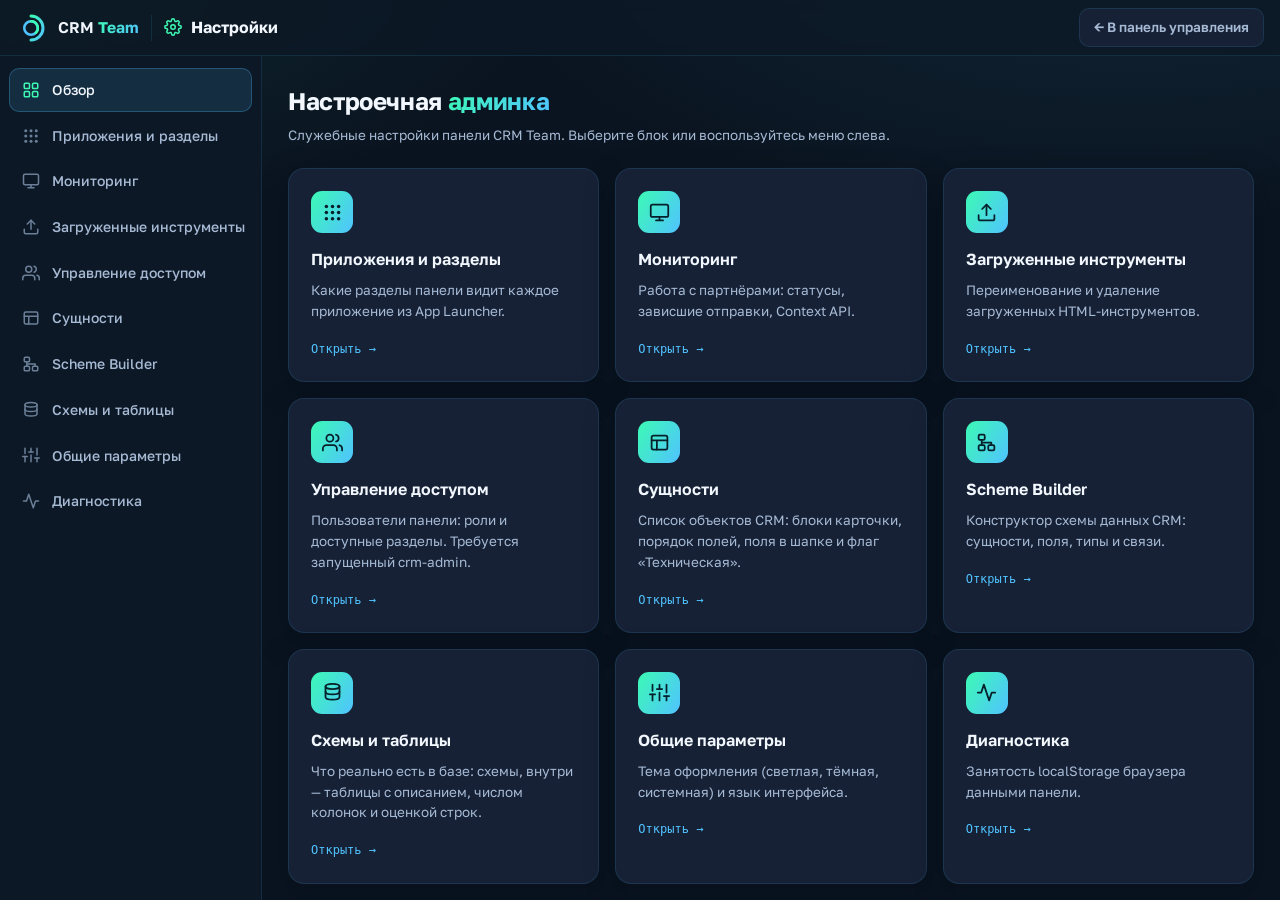
==== commit 83f2076d: "Влить admin-panel: Scheme Builder с применением к базе, промо со справочником баз Витрина отставала " ====
--- a/settings/index.html
+++ b/settings/index.html
@@ -3,14 +3,18 @@
 <head>
 <meta charset="UTF-8">
 <meta name="viewport" content="width=device-width, initial-scale=1.0">
+<!-- Свой значок вкладки: без него браузер каждый раз просит /favicon.ico и получает 404 —
+     мусор в консоли, из-за которого потом ищут несуществующую поломку. Значок инлайновый,
+     отдельным файлом его класть незачем. -->
+<link rel="icon" href="data:image/svg+xml,%3Csvg xmlns=%27http://www.w3.org/2000/svg%27 viewBox=%270 0 32 32%27%3E%3Crect width=%2732%27 height=%2732%27 rx=%277%27 fill=%27%230A1420%27/%3E%3Ctext x=%2716%27 y=%2722%27 font-family=%27sans-serif%27 font-size=%2716%27 font-weight=%27bold%27 fill=%27%233CFAB4%27 text-anchor=%27middle%27%3EC%3C/text%3E%3C/svg%3E">
 <title>CRM Team · Настройки</title>
 <link rel="preconnect" href="https://fonts.googleapis.com">
 <link rel="preconnect" href="https://fonts.gstatic.com" crossorigin>
 <link href="https://fonts.googleapis.com/css2?family=Golos+Text:wght@400;500;600;700&display=swap" rel="stylesheet">
 <!-- ?v — метка версии: без неё браузер держит старый файл из HTTP-кеша
      и правки раздела доезжают к пользователю с задержкой. Поднимать при изменениях. -->
-<link rel="stylesheet" href="scheme-builder.css?v=6">
-<link rel="stylesheet" href="object-manager.css?v=1">
+<link rel="stylesheet" href="scheme-builder.css?v=17">
+<link rel="stylesheet" href="object-manager.css?v=4">
 <style>
   /* ============================================================
      НАСТРОЕЧНАЯ АДМИНКА (/settings, доступ — только ADMIN)
@@ -313,27 +317,39 @@
       <!-- ===== Scheme Builder — конструктор схемы данных ===== -->
       <section class="pane" id="pane-scheme">
         <h1 data-i18n-html="h_scheme">Scheme <span class="grad">Builder</span></h1>
-        <div class="sub" data-i18n="Конструктор схемы данных CRM: сущности, поля с типами хранения и отображения, связи между объектами. Схема версионируется в Git; когда появятся таблицы, сохранение переключится на прямую запись в БД.">Конструктор схемы данных CRM: сущности, поля с типами хранения и отображения,
-          связи между объектами. Схема версионируется в Git; когда появятся таблицы, сохранение
-          переключится на прямую запись в БД.</div>
+        <div class="sub" data-i18n="Конструктор схемы данных CRM. Сущность — это схема в базе, её таблицы лежат внутри неё; у таблиц поля с типами хранения и отображения и связи между собой. Схема хранится на сервере, а кнопка «Применить к базе» создаёт схемы и таблицы по-настоящему — с предпросмотром и записью в журнал.">Конструктор схемы данных CRM. Сущность — это схема в базе, её таблицы лежат
+          внутри неё; у таблиц поля с типами хранения и отображения и связи между собой.
+          Схема хранится на сервере, а кнопка «Применить к базе» создаёт схемы и таблицы
+          по-настоящему — с предпросмотром и записью в журнал.</div>
 
         <div class="sb-toolbar">
-          <input class="sb-search" id="sbSearch" placeholder="Поиск сущности или поля…" data-i18n-ph="Поиск сущности или поля…">
+          <input class="sb-search" id="sbSearch" placeholder="Поиск таблицы или поля…" data-i18n-ph="Поиск таблицы или поля…">
           <button class="btn accent" id="sbAddEntity" data-i18n="+ Сущность">+ Сущность</button>
           <button class="btn" id="sbAddRelation" data-i18n="+ Связь">+ Связь</button>
           <button class="btn" id="sbAuto" data-i18n="Авто-раскладка">Авто-раскладка</button>
           <button class="btn" id="sbFit" data-i18n="Вписать">Вписать</button>
           <button class="btn" id="sbExpand" data-i18n="Развернуть все">Развернуть все</button>
+          <button class="btn" id="sbView" data-i18n="Вид">Вид</button>
           <span class="spacer"></span>
           <span class="sb-dirty" id="sbDirty" data-i18n="● Есть несохранённые правки">● Есть несохранённые правки</span>
+          <!-- Парный значок: правка уехала на сервер. Схема сохраняется при каждом
+               изменении, поэтому «несохранённые правки» — редкий случай (сервер не
+               ответил), а обычный исход не показывался ничем. -->
+          <span class="sb-saved" id="sbSaved" data-i18n="● Сохранено">● Сохранено</span>
+          <!-- Главный из трёх: модель ушла вперёд базы. Держится до «Применить к базе»,
+               текст дописывается из ответа предпросмотра (сколько создать, сколько удалить). -->
+          <span class="sb-pending" id="sbPending">● Есть изменения, не применённые к базе</span>
           <button class="btn" id="sbSql">SQL DDL</button>
+          <!-- Применение к базе — отдельной кнопкой и всегда через предпросмотр.
+               На каждое сохранение DDL не льём: сохранение идёт при любой правке. -->
+          <button class="btn accent" id="sbApply" data-i18n="Применить к базе">Применить к базе</button>
           <button class="btn" id="sbReload" data-i18n="Из Git">Из Git</button>
           <button class="btn accent" id="sbGit" data-i18n="Сохранить в Git">Сохранить в Git</button>
         </div>
 
         <div class="sb-shell">
           <div class="sb-col sb-list">
-            <div class="sb-col-head"><span data-i18n="Сущности">Сущности</span><span class="n" id="sbEntityCount">0</span></div>
+            <div class="sb-col-head"><span data-i18n="Схемы и таблицы">Схемы и таблицы</span><span class="n" id="sbEntityCount">0</span></div>
             <div class="sb-col-body" id="sbEntityList"></div>
             <div class="sb-col-head"><span data-i18n="Связи">Связи</span><span class="n" id="sbRelationCount">0</span></div>
             <div class="sb-col-body" id="sbRelationList" style="flex:0 0 34%"></div>
@@ -358,13 +374,23 @@
 
           <div class="sb-col sb-inspect">
             <div class="sb-tabs" id="sbTabs">
-              <button class="sb-tab on" data-tab="entity" data-i18n="Сущность">Сущность</button>
+              <button class="sb-tab on" data-tab="entity" data-i18n="Таблица">Таблица</button>
               <button class="sb-tab" data-tab="field" data-i18n="Поле">Поле</button>
               <button class="sb-tab" data-tab="relation" data-i18n="Связь">Связь</button>
             </div>
             <div class="sb-col-body" id="sbInspector" style="padding:0"></div>
           </div>
         </div>
+      </section>
+
+      <!-- ===== Схемы и таблицы — фактическое состояние базы (только чтение) =====
+           Содержимое рисует db-explorer.js по ответу GET /api/schema/db. -->
+      <section class="pane" id="pane-dbtree">
+        <h1 data-i18n-html="h_dbtree">Схемы и <span class="grad">таблицы</span></h1>
+        <div class="sub" data-i18n="Что реально лежит в базе панели: схемы, внутри — их таблицы. Показывается фактическое состояние, а не модель конструктора: часть схем заведена миграциями, часть — конструктором схемы. Раздел только читает и ничего не меняет.">Что реально лежит в базе панели: схемы, внутри — их таблицы. Показывается
+          фактическое состояние, а не модель конструктора: часть схем заведена миграциями,
+          часть — конструктором схемы. Раздел только читает и ничего не меняет.</div>
+        <div id="dbxHost"></div>
       </section>
 
       <!-- ===== Общие параметры ===== -->
@@ -521,34 +547,34 @@
   "Отчёты":"Reports", "Управление доступом":"Access management",
   /* ---- Scheme Builder ---- */
   "Конструктор схемы данных CRM: сущности, поля, типы и связи.":"CRM data schema builder: entities, fields, types and relations.",
-  "Конструктор схемы данных CRM: сущности, поля с типами хранения и отображения, связи между объектами. Схема версионируется в Git; когда появятся таблицы, сохранение переключится на прямую запись в БД.":"CRM data schema builder: entities, fields with storage and display types, and relations between objects. The schema is versioned in Git; once the tables exist, saving will switch to writing directly to the database.",
-  "Поиск сущности или поля…":"Search entity or field…",
+  "Конструктор схемы данных CRM. Сущность — это схема в базе, её таблицы лежат внутри неё; у таблиц поля с типами хранения и отображения и связи между собой. Схема хранится на сервере, а кнопка «Применить к базе» создаёт схемы и таблицы по-настоящему — с предпросмотром и записью в журнал.":"CRM data schema builder: entities, fields with storage and display types, and relations between objects. The schema is versioned in Git; once the tables exist, saving will switch to writing directly to the database.",
+  "Поиск таблицы или поля…":"Search entity or field…",
   "+ Сущность":"+ Entity", "+ Связь":"+ Relation", "Авто-раскладка":"Auto layout", "Вписать":"Fit",
   "● Есть несохранённые правки":"● Unsaved changes", "Из Git":"From Git", "Сохранить в Git":"Save to Git",
-  "Сущности":"Entities", "Связи":"Relations", "Сущность":"Entity", "Поле":"Field", "Связь":"Relation",
+  "Сущности":"Entities", "Связи":"Relations", "Таблица":"Entity", "Поле":"Field", "Связь":"Relation",
   "Развернуть все":"Expand all", "Свернуть все":"Collapse all",
   "Показать ещё":"Show", "Свернуть":"Collapse",
   "сущн.":"ent.", "связей":"rel.", "полей":"fields",
   "Ничего не найдено":"Nothing found", "Связей пока нет":"No relations yet",
-  "Выберите сущность на схеме или создайте новую.":"Pick an entity on the diagram or create a new one.",
-  "Выберите поле внутри сущности на схеме.":"Pick a field inside an entity on the diagram.",
+  "Выберите таблицу на схеме или создайте новую.":"Pick an entity on the diagram or create a new one.",
+  "Выберите поле внутри таблицы на схеме.":"Pick a field inside an entity on the diagram.",
   "Выберите связь в списке слева или создайте новую.":"Pick a relation in the list on the left or create a new one.",
   "Системное имя":"System name", "Таблица":"Table", "Название":"Label",
   "Название во множественном числе":"Plural label", "Поле заголовка записи":"Record title field",
   "Описание":"Description", "Сохранить":"Save", "Удалить":"Delete", "Добавить":"Add", "Отмена":"Cancel",
-  "Добавить поле":"Add field", "Новое поле":"New field", "Новая сущность":"New entity", "Новая связь":"New relation",
+  "Добавить поле":"Add field", "Новое поле":"New field", "Новая таблица":"New entity", "Новая связь":"New relation",
   "Создать":"Create", "Например, Заявка":"For example, Application", "Введите название":"Enter a label",
   "Тип в БД":"Database type", "UI-тип (как показывается)":"UI type (how it is displayed)",
-  "Связанная сущность":"Related entity", "Тип связи поля":"Field relation kind",
+  "Связанная таблица":"Related entity", "Тип связи поля":"Field relation kind",
   "Значение по умолчанию":"Default value", "Значения списка через запятую":"Picklist values, comma-separated",
   "Обязательное":"Required", "Только чтение":"Read only", "Как это увидит пользователь":"How the user will see it",
   "Первичный ключ":"Primary key", "Да/нет":"Yes/no", "добавьте значения списка":"add picklist values",
-  "выберите связанную сущность":"pick a related entity", "запись":"record", "добавить":"add",
+  "выберите связанную таблицу":"pick a related entity", "запись":"record", "добавить":"add",
   "Связанные записи":"Related records", "Таблица связанных записей с колонками и действиями.":"A table of related records with columns and actions.",
-  "Из сущности":"From entity", "Поле FK":"FK field", "В сущность":"To entity", "Целевое поле":"Target field",
+  "Из таблицы":"From entity", "Поле FK":"FK field", "В таблицу":"To entity", "Целевое поле":"Target field",
   "Тип связи":"Relation type", "FK может быть NULL":"FK can be NULL",
   "Связующая таблица (для many-to-many)":"Junction table (for many-to-many)",
-  "Укажите связанную сущность — без неё связь не построится.":"Set the related entity — the relation cannot be built without it.",
+  "Укажите связанную таблицу — без неё связь не построится.":"Set the related entity — the relation cannot be built without it.",
   "Для списка добавьте значения через запятую.":"Add comma-separated values for the picklist.",
   "Тип БД":"Database type", "необычен для этого UI-типа. Обычно берут":"is unusual for this UI type. Normally you use",
   "применить":"apply",
@@ -561,13 +587,14 @@
   "Связанный список":"Related list",
   "Нужно системное имя":"A system name is required", "Такое системное имя уже есть":"That system name already exists",
   "Поле с таким именем уже есть":"A field with this name already exists",
-  "Сущность сохранена":"Entity saved", "Сущность создана":"Entity created", "Сущность удалена":"Entity deleted",
+  "Таблица сохранена":"Entity saved", "Таблица создана":"Entity created", "Таблица удалена":"Entity deleted",
   "Поле сохранено":"Field saved", "Поле добавлено":"Field added", "Поле удалено":"Field deleted",
   "Связь сохранена":"Relation saved", "Связь добавлена":"Relation added", "Связь удалена":"Relation deleted",
-  "Удалить сущность и все её связи?":"Delete the entity and all its relations?",
+  "Удалить таблицу и все её связи?":"Delete the entity and all its relations?",
   "Удалить поле?":"Delete the field?", "Удалить связь?":"Delete the relation?",
-  "Сначала выберите сущность":"Pick an entity first", "Нужно хотя бы две сущности":"At least two entities are required",
+  "Сначала выберите таблицу":"Pick an entity first", "Нужно хотя бы две таблицы":"At least two entities are required",
   "Не удалось загрузить схему":"Could not load the schema",
+  "Не удалось сохранить на сервер — правка сохранена локально":"Could not save to the server — the change was stored locally",
   "Черновик будет потерян. Загрузить версию из Git?":"The draft will be lost. Load the version from Git?",
   "Загружено из Git":"Loaded from Git", "Скопировано":"Copied", "Отмечено как сохранённое":"Marked as saved",
   "Схема версионируется в репозитории. Скачайте файл и положите его по пути":"The schema is versioned in the repository. Download the file and put it at",
@@ -657,7 +684,7 @@
   "Название во множественном числе":"Plural label", "Поле заголовка записи":"Record title field",
   "Описание":"Description",
   "Служебный справочник: раздел «Сущности» в пользовательской панели такую сущность не показывает — работать с ней нужно в схеме.":"A service dictionary: the Objects section of the user panel does not show such an object — work with it in the schema instead.",
-  "служебная сущность: в пользовательской панели не показывается":"service object: not shown in the user panel",
+  "служебная таблица: в пользовательской панели не показывается":"service object: not shown in the user panel",
   "Блоки карточки":"Card blocks",
   "Порядок блоков в карточке записи. Блок «Служебные» всегда показывается последним, пустые блоки не выводятся.":"The order of blocks in the record card. The System fields block always comes last and empty blocks are not rendered.",
   "Выше":"Move up", "Ниже":"Move down", "Блок":"Block", "Название блока":"Block name",
@@ -668,6 +695,28 @@
   "«В шапке» — поле выводится в верхней строке карточки рядом с названием записи. «Скрыть» — поле не показывается в карточке (в схеме и в БД оно остаётся). Стрелки меняют порядок полей внутри блока.":"“In header” shows the field in the card's top row next to the record title. “Hide” removes the field from the card (it stays in the schema and the database). The arrows change field order inside a block.",
   "Тип":"Type", "В шапке":"In header", "Скрыть":"Hide", "Порядок":"Order",
   "Scheme Builder не загружен":"Scheme Builder is not loaded",
+  /* подразделы раздела «Сущности» */
+  "Настройки объектов":"Object settings",
+  "Настройки отображения карточки":"Card display settings",
+  "Шапка карточки":"Card header", "Показывать шапку записи":"Show the record header",
+  "Тип объекта, название записи и «подсвеченные» поля показываются на всех карточках и выключить их нельзя: без шапки запись невозможно опознать. Какие поля выводить под названием — задаётся в «Настройках объектов», колонка «В шапке».":"The object type, record title and highlighted fields are shown on every card and cannot be turned off — without the header a record cannot be identified. Which fields appear under the title is set in Object settings, the “In header” column.",
+  "Раскладка полей":"Field layout", "Колонок в блоке полей":"Columns in a field block",
+  "На узком экране карточка всё равно перестраивается в одну колонку — настройка задаёт максимум.":"On a narrow screen the card collapses to a single column anyway — the setting defines the maximum.",
+  "Вкладки карточки":"Card tabs",
+  "Вкладка «Детали» есть всегда: на неё попадают блоки, которым вкладка не назначена. Остальные можно переименовать, добавить или удалить — блоки удалённой вкладки вернутся в «Детали».":"The Details tab always exists: blocks with no tab assigned land there. The rest can be renamed, added or removed — blocks of a removed tab return to Details.",
+  "Вкладка":"Tab", "Название вкладки":"Tab name",
+  "Удалить вкладку? Её блоки вернутся в «Детали».":"Remove the tab? Its blocks will return to Details.",
+  "Блоки на карточке":"Blocks on the card",
+  "Что показывать на карточке, на какой вкладке и в каком виде открывать. Скрытый блок не рисуется вовсе; свёрнутый открывается по клику на заголовок.":"What to show on the card, on which tab and in what state. A hidden block is not rendered at all; a collapsed one opens on a click on its title.",
+  "Показывать":"Show", "Свёрнут":"Collapsed",
+  "Связанные объекты справа":"Related objects on the right",
+  "Показывать колонку связанных объектов":"Show the related objects column",
+  "Колонка справа от полей, как в Salesforce. На узком экране она уходит под карточку. Если выключить, связанные записи снова показываются полем внутри блоков.":"A column to the right of the fields, as in Salesforce. On a narrow screen it moves below the card. If turned off, related records are shown as a field inside the blocks again.",
+  "Какие связанные объекты выводить:":"Which related objects to show:",
+  "У этой сущности нет полей типа «Связанный список» — выводить справа нечего. Такое поле добавляется в Scheme Builder.":"This object has no Related list fields — there is nothing to show on the right. Such a field is added in Scheme Builder.",
+  "Сбросить отображение карточки":"Reset card display",
+  "Вернуть отображение карточки к умолчанию?":"Reset the card display to the default?",
+  "Отображение сброшено":"Card display reset",
   /* блоки карточки — те же названия показывает панель */
   "Основное":"General", "Персональные данные":"Personal details", "Профиль клиента":"Client profile",
   "Документы":"Documents", "Адреса":"Addresses", "Согласия":"Consents",
@@ -683,13 +732,15 @@
         h_gen:'Общие <span class="grad">параметры</span>', h_diag:'Диагностика <span class="grad">хранилища</span>',
         h_access:'Управление <span class="grad">доступом</span>',
         h_objects:'Сущности <span class="grad">CRM</span>',
-        h_scheme:'Scheme <span class="grad">Builder</span>' },
+        h_scheme:'Scheme <span class="grad">Builder</span>',
+        h_dbtree:'Схемы и <span class="grad">таблицы</span>' },
   en: { h_over:'Admin <span class="grad">settings</span>', h_apps:'Apps <span class="grad">& sections</span>',
         h_mon:'Integration <span class="grad">monitoring</span>', h_up:'Uploaded <span class="grad">tools</span>',
         h_gen:'General <span class="grad">settings</span>', h_diag:'Storage <span class="grad">diagnostics</span>',
         h_access:'Access <span class="grad">management</span>',
         h_objects:'CRM <span class="grad">objects</span>',
-        h_scheme:'Scheme <span class="grad">Builder</span>' }
+        h_scheme:'Scheme <span class="grad">Builder</span>',
+        h_dbtree:'Schemas and <span class="grad">tables</span>' }
 };
 function translateStatic(){
   document.querySelectorAll("[data-i18n]").forEach(el => { el.textContent = t2(el.dataset.i18n); });
@@ -724,6 +775,8 @@
     ico:'<svg viewBox="0 0 24 24" fill="none" stroke="currentColor" stroke-width="2" stroke-linecap="round" stroke-linejoin="round"><rect x="3" y="4" width="18" height="16" rx="2"/><path d="M3 9.5h18M9 9.5V20"/></svg>' },
   { id:"scheme",     label:"Scheme Builder", desc:"Конструктор схемы данных CRM: сущности, поля, типы и связи.",
     ico:'<svg viewBox="0 0 24 24" fill="none" stroke="currentColor" stroke-width="2" stroke-linecap="round" stroke-linejoin="round"><rect x="3" y="3" width="7" height="6" rx="1.5"/><rect x="14" y="15" width="7" height="6" rx="1.5"/><rect x="3" y="15" width="7" height="6" rx="1.5"/><path d="M6.5 9v6M17.5 15V12H6.5"/></svg>' },
+  { id:"dbtree",     label:"Схемы и таблицы", desc:"Что реально есть в базе: схемы, внутри — таблицы с описанием, числом колонок и оценкой строк.",
+    ico:'<svg viewBox="0 0 24 24" fill="none" stroke="currentColor" stroke-width="2" stroke-linecap="round" stroke-linejoin="round"><ellipse cx="12" cy="5" rx="8" ry="3"/><path d="M4 5v6c0 1.7 3.6 3 8 3s8-1.3 8-3V5"/><path d="M4 11v6c0 1.7 3.6 3 8 3s8-1.3 8-3v-6"/></svg>' },
   { id:"general",    label:"Общие параметры", desc:"Тема оформления (светлая, тёмная, системная) и язык интерфейса.",
     ico:'<svg viewBox="0 0 24 24" fill="none" stroke="currentColor" stroke-width="2" stroke-linecap="round"><path d="M4 21v-7M4 10V3M12 21v-9M12 8V3M20 21v-5M20 12V3"/><path d="M1 14h6M9 8h6M17 16h6"/></svg>' },
   { id:"diag",       label:"Диагностика", desc:"Занятость localStorage браузера данными панели.",
@@ -745,6 +798,8 @@
   if (id === "scheme" && window.SchemeBuilder) window.SchemeBuilder.open();
   /* «Сущности» работают с той же схемой — перечитываем её при каждом открытии */
   if (id === "objects" && window.ObjectManager) window.ObjectManager.open();
+  /* Структура базы меняется мимо панели (миграции, применение DDL) — читаем заново */
+  if (id === "dbtree" && window.DbExplorer) window.DbExplorer.open();
 }
 PANES.forEach(p => {
   const el = document.createElement("div");
@@ -1404,7 +1459,9 @@
    подхватывает изменение через событие storage. */
 const SUBSECTIONS = [
   { sid:"comms", label:"Управление коммуникациями", items:[
-      ["onelink","OneLink Builder"], ["admin","Мастер коммуникаций"], ["templates","Список шаблонов"],
+      /* «Список шаблонов» переехал в «Сущности» → «Шаблоны и сегменты»: подразделы
+         там строятся по схеме, их очерёдность настраивается не здесь */
+      ["onelink","OneLink Builder"], ["admin","Мастер коммуникаций"],
       ["viewer","Просмотр настроек"], ["srcbuilder","Конструктор source"], ["promo","Планирование промо"],
       ["abtests","А/Б тесты"],
       ["heatmap","Тепловая карта"] ]},
@@ -1533,10 +1590,34 @@
   border:1px solid var(--line);color:var(--ink);padding:11px 15px;border-radius:11px;font-size:13px;
   box-shadow:0 14px 40px rgba(0,0,0,.45);opacity:0;transform:translateY(8px);transition:.18s;pointer-events:none"></div>
 <style>#sbToast.show{opacity:1;transform:none}</style>
-<script src="scheme-builder.js?v=6"></script>
+<script src="scheme-builder.js?v=23"></script>
 <!-- «Сущности»: общий с панелью расчёт раскладки + сам раздел. Порядок важен:
      object-manager.js работает с хранилищем схемы из scheme-builder.js. -->
-<script src="../js/entity-layout.js?v=1"></script>
-<script src="object-manager.js?v=1"></script>
+<script src="../js/entity-layout.js?v=4"></script>
+<script src="object-manager.js?v=4"></script>
+<!-- «Схемы и таблицы»: обозреватель фактического состояния БД, только чтение -->
+<style>
+  #dbxHost .dbx-schema{border:1px solid var(--line);border-radius:10px;margin-bottom:8px;overflow:hidden}
+  #dbxHost .dbx-head{display:flex;align-items:center;gap:10px;padding:10px 12px;cursor:pointer;background:var(--card2)}
+  #dbxHost .dbx-head:hover{background:var(--card)}
+  #dbxHost .dbx-caret{color:var(--faint);width:12px}
+  #dbxHost .dbx-name{font-weight:600}
+  #dbxHost .mono{font-family:var(--mono,monospace)}
+  #dbxHost .dbx-badge{font-size:10.5px;padding:2px 7px;border-radius:9px;white-space:nowrap}
+  #dbxHost .dbx-badge.own{background:var(--green-bg);color:var(--green)}
+  #dbxHost .dbx-badge.res{background:var(--amber-bg);color:var(--amber)}
+  #dbxHost .dbx-cnt{color:var(--faint);font-size:12px;white-space:nowrap}
+  #dbxHost .dbx-cmt{color:var(--dim);font-size:12.5px;overflow:hidden;text-overflow:ellipsis;white-space:nowrap}
+  #dbxHost .dbx-body{padding:0}
+  #dbxHost .dbx-schema.open .dbx-body{padding:2px 12px 12px}
+  #dbxHost .dbx-tbl{width:100%;border-collapse:collapse;font-size:13px}
+  #dbxHost .dbx-tbl th{text-align:left;color:var(--dim);font-size:11.5px;font-weight:600;
+    padding:6px 8px;border-bottom:1px solid var(--line)}
+  #dbxHost .dbx-tbl td{padding:6px 8px;border-bottom:1px solid var(--line);vertical-align:top}
+  #dbxHost .dbx-tbl .num{text-align:right;font-variant-numeric:tabular-nums;white-space:nowrap}
+  #dbxHost .dbx-empty{color:var(--faint);padding:18px 4px;font-size:13px}
+  #dbxHost .dbx-empty.small{padding:8px 4px;font-size:12.5px}
+</style>
+<script src="db-explorer.js?v=1"></script>
 </body>
 </html>
--- a/settings/scheme-builder.css
+++ b/settings/scheme-builder.css
@@ -15,6 +15,17 @@
 .sb-dirty{display:none;align-items:center;gap:6px;font-size:12px;font-weight:600;color:var(--amber);
   background:var(--amber-bg);border:1px solid rgba(255,184,77,.35);border-radius:20px;padding:4px 11px}
 .sb-dirty.on{display:inline-flex}
+/* Парный значок удачного сохранения: та же форма и то же место, другой цвет —
+   так глазу не приходится искать подтверждение в другом углу экрана. */
+.sb-saved{display:none;align-items:center;gap:6px;font-size:12px;font-weight:600;color:var(--green);
+  background:rgba(60,250,180,.10);border:1px solid rgba(60,250,180,.30);border-radius:20px;padding:4px 11px;
+  transition:opacity .2s}
+.sb-saved.on{display:inline-flex}
+/* «Не применено к базе» — состояние, а не вспышка: держится до применения, поэтому
+   стоит вплотную к кнопке «Применить к базе» и окрашен в её же тон. */
+.sb-pending{display:none;align-items:center;gap:6px;font-size:12px;font-weight:600;color:var(--blue);
+  background:var(--blue-bg);border:1px solid rgba(80,195,255,.35);border-radius:20px;padding:4px 11px}
+.sb-pending.on{display:inline-flex}
 
 /* Остальные разделы настроек читаются в колонку и ограничены .pane{max-width:1060px},
    схеме же нужна вся ширина — иначе канвас остаётся узким, а справа пустует экран. */
@@ -174,3 +185,93 @@
   .sb-col.sb-canvas-col{height:min(62vh,440px)}
   .sb-grid2{grid-template-columns:1fr}      /* поля формы в одну колонку */
 }
+
+/* ---- Уровень схемы: список таблиц сгруппирован по схемам ----
+   Сущность это схема, её таблицы лежат внутри — в списке это должно читаться
+   так же, как потом будет в базе. */
+#sbEntityList .sb-sgroup{ margin-bottom:6px }
+#sbEntityList .sb-shead{
+  display:flex; align-items:center; gap:8px; padding:5px 8px; border-radius:7px;
+  background:var(--card2); color:var(--dim); font-size:11.5px; font-weight:600;
+}
+#sbEntityList .sb-shead .lbl{ flex:1; min-width:0; overflow:hidden; text-overflow:ellipsis; white-space:nowrap }
+#sbEntityList .sb-shead .cnt{ color:var(--faint); font-weight:400 }
+#sbEntityList .sb-sadd{
+  width:20px; height:20px; line-height:1; padding:0; border-radius:6px; cursor:pointer;
+  border:1px solid var(--line); background:var(--card); color:var(--dim); font-size:13px;
+}
+#sbEntityList .sb-sadd:hover{ color:var(--blue); border-color:var(--blue) }
+#sbEntityList .sb-sgroup .sb-item{ margin-left:10px }
+/* подсказка «в базе получится schema.table» под полем «Схема» */
+.sb-form .sb-fg .sb-hint{ display:block; margin-top:4px; color:var(--faint); font-size:11.5px; font-style:normal }
+
+/* ---- Применение к базе: предпросмотр операций ---- */
+.sb-modal-note.bad{ color:var(--coral) }
+.sb-ddl{ width:100%; border-collapse:collapse; font-size:12.5px; margin-bottom:12px }
+.sb-ddl th{ text-align:left; color:var(--dim); font-size:11px; font-weight:600;
+  padding:5px 8px; border-bottom:1px solid var(--line) }
+.sb-ddl td{ padding:5px 8px; border-bottom:1px solid var(--line) }
+.sb-ddl .mono{ font-family:var(--mono) }
+/* строка пропуска: видно, что она в плане была, но выполнена не будет */
+.sb-ddl tr.skip td{ opacity:.45; text-decoration:line-through }
+.sb-ddl tr.skip td:last-child{ opacity:.7; text-decoration:none; color:var(--dim) }
+/* объект уже в базе: не зачёркиваем — он не отменён, просто создавать нечего */
+.sb-ddl tr.have td{ opacity:.5 }
+.sb-ddl tr.have td:last-child{ opacity:.85; color:var(--green) }
+.sb-modal-note.ok{ color:var(--green) }
+.sb-modal-note .bad{ color:var(--coral) }
+.sb-modal-note .mono, .sb-drop .mono{ font-family:var(--mono) }
+.sb-drop .dim{ color:var(--dim) }
+
+/* Полный план — не на виду: он длинный и читается как «сейчас всё это создастся» */
+.sb-more{ margin-bottom:12px }
+.sb-more summary{ cursor:pointer; font-size:12.5px; color:var(--blue); padding:4px 0 }
+.sb-more[open] summary{ margin-bottom:6px }
+
+/* ---- Удаление колонок: единственное разрушительное место, и выглядит так ---- */
+.sb-drop-h{ font-size:14px; margin:18px 0 8px; color:var(--coral) }
+.sb-drop-item{ border:1px solid var(--line); border-radius:8px; padding:9px 11px; margin-bottom:8px }
+.sb-drop-top{ display:flex; align-items:center; gap:9px; font-size:12.5px; cursor:pointer }
+.sb-drop-top input{ accent-color:#FF6B8A; width:16px; height:16px; cursor:pointer }
+.sb-drop-body{ padding:6px 0 0 25px }
+.sb-drop-body .sb-check{ margin:5px 0; font-size:12.5px }
+.sb-drop-note{ font-size:11.5px; color:var(--dim); line-height:1.5; margin:2px 0 }
+.sb-drop-target{ margin:2px 0 4px 25px; font-size:12px; background:var(--bg2); color:var(--ink);
+  border:1px solid var(--line); border-radius:6px; padding:4px 7px; font-family:var(--mono) }
+.sb-drop-deps{ margin-top:7px; padding-top:7px; border-top:1px solid var(--line);
+  font-size:11.5px; color:var(--dim); line-height:1.6 }
+.btn.danger{ border-color:rgba(255,107,138,.5); color:var(--coral) }
+.btn.danger:hover{ background:rgba(255,107,138,.12); border-color:var(--coral) }
+
+/* ---- Панель раскрывается вглубь: сущность → таблицы → колонки ---- */
+.sb-crumbs{ display:flex; align-items:center; gap:6px; flex-wrap:wrap;
+  padding:8px 10px; border-bottom:1px solid var(--line); font-size:12.5px }
+.sb-crumbs .sb-crumb{ background:none; border:none; padding:2px 4px; cursor:pointer;
+  color:var(--blue); font-family:inherit; font-size:12.5px }
+.sb-crumbs .sb-crumb.on{ color:var(--ink); font-weight:600; cursor:default }
+.sb-crumbs .sb-crumb-sep{ color:var(--faint) }
+/* подзаголовок вложенного списка внутри формы */
+.sb-form .sb-sub-head{ display:flex; align-items:center; gap:8px; margin:14px 0 6px;
+  color:var(--dim); font-size:11.5px; font-weight:600; text-transform:uppercase; letter-spacing:.06em }
+.sb-form .sb-sub-head .n{ color:var(--faint); font-weight:400; letter-spacing:0 }
+/* строка списка: подпись сверху, системное имя мелким снизу */
+.sb-item .lbl .sb-ent-sub{ display:block; font-style:normal; font-size:11px; color:var(--faint); margin-top:1px }
+.sb-item.sb-ent .cnt, .sb-item.sb-tbl .cnt{ white-space:nowrap }
+.sb-item .dot.opt{ opacity:.45 }
+.sb-col-del{ width:20px; height:20px; line-height:1; padding:0; border-radius:6px; cursor:pointer;
+  border:1px solid var(--line); background:var(--card); color:var(--faint); font-size:13px }
+.sb-col-del:hover{ color:var(--coral); border-color:rgba(255,107,138,.45) }
+
+/* ---- Холст: узел = сущность, внутри плашки таблиц ---- */
+.sb-node-body{ padding:8px; display:flex; flex-direction:column; gap:8px }
+.sb-plate{ border:1px solid var(--line); border-radius:9px; overflow:hidden; background:var(--bg2) }
+.sb-plate.selected{ border-color:var(--blue); box-shadow:0 0 0 1px var(--blue) inset }
+.sb-plate-head{ display:flex; align-items:center; gap:8px; padding:6px 8px; background:var(--card2) }
+.sb-plate-name{ flex:1; min-width:0; font-size:12.5px; font-weight:600; color:var(--ink);
+  overflow:hidden; text-overflow:ellipsis; white-space:nowrap }
+.sb-plate-cnt{ color:var(--faint); font-size:11px; white-space:nowrap }
+.sb-plate-add{ width:18px; height:18px; line-height:1; padding:0; border-radius:5px; cursor:pointer;
+  border:1px solid var(--line); background:var(--card); color:var(--dim); font-size:12px }
+.sb-plate-add:hover{ color:var(--blue); border-color:var(--blue) }
+.sb-plate-empty{ color:var(--faint); font-size:12px; padding:10px 4px; text-align:center }
+.sb-node-sub.mono{ font-family:var(--mono) }
--- a/settings/object-manager.css
+++ b/settings/object-manager.css
@@ -74,6 +74,26 @@
   .om-fields .ord button:disabled{opacity:.3;cursor:default}
   .om-fields .ord button:disabled:hover{border-color:var(--line);color:var(--dim)}
 
+  /* подразделы: «Настройки объектов» / «Настройки отображения карточки» */
+  .om-subtabs{display:flex;gap:2px;margin:0 0 16px;border-bottom:1px solid var(--line);flex-wrap:wrap}
+  .om-subtab{background:none;border:none;border-bottom:2px solid transparent;color:var(--dim);cursor:pointer;
+    font-family:var(--sans);font-size:13.5px;font-weight:600;padding:10px 16px}
+  .om-subtab:hover{color:var(--ink)}
+  .om-subtab.on{color:var(--blue);border-bottom-color:var(--blue)}
+
+  .om-radios{display:flex;gap:8px;flex-wrap:wrap}
+  .om-radio{display:flex;align-items:center;gap:7px;background:var(--card2);border:1px solid var(--line);
+    border-radius:10px;padding:7px 14px;cursor:pointer;font-size:13px;font-weight:600}
+  .om-radio:hover{border-color:var(--blue)}
+  .om-radio input{accent-color:#3CFAB4;cursor:pointer;width:15px;height:15px}
+  .om-radio:has(input:checked){border-color:var(--green);color:var(--green)}
+  .om-tab-label{flex:1;min-width:0;background:var(--bg2);border:1px solid var(--line);border-radius:8px;
+    color:var(--ink);font-family:var(--sans);font-size:13px;padding:5px 9px;outline:none}
+  .om-tab-label:focus{border-color:rgba(80,195,255,.5)}
+  .om-rail-list{display:grid;grid-template-columns:repeat(auto-fit,minmax(230px,1fr));gap:4px 16px}
+
+  .om-warn{border:1px solid rgba(255,184,77,.35);background:var(--amber-bg);color:var(--amber);
+    border-radius:12px;padding:12px 15px;font-size:12.5px;line-height:1.55;margin-bottom:16px}
   .om-empty{padding:26px;text-align:center;color:var(--dim);font-size:13.5px}
   .om-err{border:1px solid rgba(255,107,138,.4);background:var(--coral-bg);color:var(--coral);
     border-radius:12px;padding:14px 16px;font-size:13px}
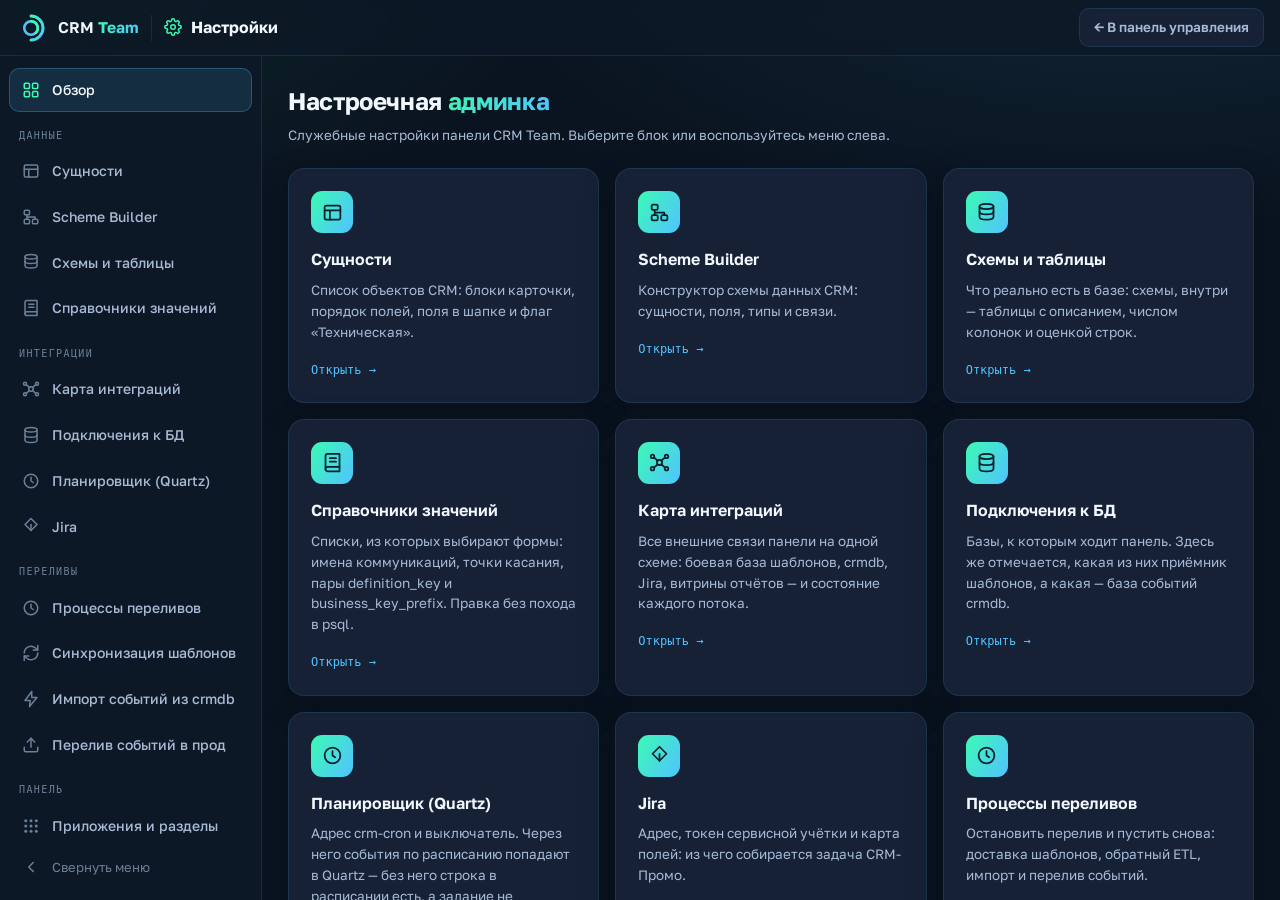
==== commit 4b89204c: "Влить admin-panel: события, реестры, настройки — версия от 02.09.2026 Ветки разошлись по хешам: исто" ====
--- a/settings/index.html
+++ b/settings/index.html
@@ -13,7 +13,7 @@
 <link href="https://fonts.googleapis.com/css2?family=Golos+Text:wght@400;500;600;700&display=swap" rel="stylesheet">
 <!-- ?v — метка версии: без неё браузер держит старый файл из HTTP-кеша
      и правки раздела доезжают к пользователю с задержкой. Поднимать при изменениях. -->
-<link rel="stylesheet" href="scheme-builder.css?v=17">
+<link rel="stylesheet" href="scheme-builder.css?v=25">
 <link rel="stylesheet" href="object-manager.css?v=4">
 <style>
   /* ============================================================
@@ -72,7 +72,44 @@
   .back:hover{background:var(--card2);color:var(--ink)}
 
   .shell{display:flex;flex:1;min-height:0}
-  .sidebar{width:262px;flex:0 0 auto;background:var(--bg2);border-right:1px solid var(--line);padding:12px 9px;overflow-y:auto}
+  .sidebar{width:262px;flex:0 0 auto;background:var(--bg2);border-right:1px solid var(--line);
+    padding:12px 9px;display:flex;flex-direction:column;min-height:0}
+  .snav-scroll{flex:1;min-height:0;overflow-y:auto}
+  /* Кнопка сворачивания прижата к низу и не уезжает вместе со списком пунктов. */
+  .snav-toggle{flex:0 0 auto;margin-top:8px;display:flex;align-items:center;gap:12px;width:100%;
+    padding:10px 11px;border-radius:10px;border:1px solid transparent;background:none;cursor:pointer;
+    color:var(--faint);font:inherit;font-size:13px;text-align:left}
+  .snav-toggle:hover{background:var(--card);color:var(--ink)}
+  .snav-toggle .ico{transition:transform .15s}
+
+  /* Свёрнутое меню: остаются иконки, подписи и заголовки групп уходят. Ширину меряем
+     по иконке с отступами, чтобы пункт не прыгал при переключении. */
+  body.snav-collapsed .sidebar{width:60px;padding:12px 7px}
+  body.snav-collapsed .nav-item .lbl,
+  body.snav-collapsed .snav-toggle .lbl{display:none}
+  body.snav-collapsed .snav-group{height:1px;margin:12px 6px;padding:0;overflow:hidden;
+    background:var(--line);color:transparent}
+  body.snav-collapsed .nav-item,
+  body.snav-collapsed .snav-toggle{justify-content:center;padding:10px 0}
+  body.snav-collapsed .snav-toggle .ico{transform:rotate(180deg)}
+  .snav-group{font-family:var(--mono,monospace);font-size:10px;letter-spacing:.14em;text-transform:uppercase;
+  color:var(--faint);margin:16px 0 6px;padding:0 10px}
+  .snav-group:first-child{margin-top:4px}
+
+  /* Бейдж контура — те же цвета, что в панели (css/shell.css): зелёный прод,
+     жёлтый препрод, синий тест. Узнаваемость важнее экономии на дублировании. */
+  .env-pill{align-self:center;margin-left:12px;font-family:var(--mono);font-size:10px;font-weight:700;
+    letter-spacing:.12em;padding:4px 9px;border-radius:12px;white-space:nowrap}
+  .env-pill.prod{color:var(--green);background:var(--green-bg,rgba(60,250,180,.12));border:1px solid rgba(60,250,180,.3)}
+  .env-pill.preprod{color:var(--amber,#f5a524);background:rgba(255,184,77,.12);border:1px solid rgba(255,184,77,.35)}
+  .env-pill.test{color:var(--blue);background:var(--blue-bg);border:1px solid rgba(80,195,255,.35)}
+  /* Строка среды на панели доступа: там ошибка «выдал не в том контуре» дороже всего. */
+  .env-line{display:flex;align-items:center;gap:10px;margin:14px 0 0;padding:10px 12px;border-radius:10px;
+    border:1px solid var(--line);background:var(--card2);font-size:13px;color:var(--dim)}
+  .env-line .env-pill{margin-left:0}
+  /* Контур напротив раздела в матрице прав: тот же бейдж, но мельче — это подпись
+     к строке, а не заголовок страницы. */
+  .acc-env{margin-left:0;font-size:9px;padding:3px 7px;letter-spacing:.1em}
   .nav-item{display:flex;align-items:center;gap:12px;padding:10px 11px;border-radius:10px;cursor:pointer;
     color:var(--dim);white-space:nowrap;border:1px solid transparent;margin-bottom:2px;user-select:none;font-size:14px;font-weight:500}
   .nav-item:hover{background:var(--card);color:var(--ink)}
@@ -87,10 +124,16 @@
      полосу с прокруткой, а контент отдаём во всю ширину. */
   @media(max-width:900px){
     .shell{flex-direction:column}
-    .sidebar{width:100%;height:auto;flex:0 0 auto;display:flex;gap:6px;overflow-x:auto;overflow-y:hidden;
+    .sidebar{width:100%;height:auto;flex:0 0 auto;display:flex;flex-direction:row;gap:6px;
       padding:9px 10px;border-right:none;border-bottom:1px solid var(--line)}
+    .snav-scroll{display:flex;gap:6px;overflow-x:auto;overflow-y:hidden;flex:1}
     .sidebar h3{display:none}
     .nav-item{flex:0 0 auto;margin-bottom:0;white-space:nowrap}
+    /* На узком экране меню и так полоса — сворачивать нечего, кнопка только мешает. */
+    .snav-toggle{display:none}
+    body.snav-collapsed .sidebar{width:100%;padding:9px 10px}
+    body.snav-collapsed .nav-item .lbl{display:inline}
+    body.snav-collapsed .snav-group{display:none}
     .content{padding:16px 14px}
     .top{padding:0 12px}
   }
@@ -133,6 +176,11 @@
   .check-row:last-child{border-bottom:none}
   .check-row input{accent-color:#3CFAB4;width:17px;height:17px;cursor:pointer}
   .check-row input:disabled{cursor:not-allowed}
+  /* Подраздел — отступом и приглушённой подписью: строк в карточке стало под тридцать,
+     и без визуальной вложенности группа от своего пункта не отличалась. */
+  .check-row.sub{padding-left:30px;font-size:13px;color:var(--dim);border-bottom-style:dashed}
+  .check-row.sub input{width:15px;height:15px}
+  .check-row.sub input:disabled{opacity:.4}
   .check-row .muted{color:var(--faint);font-size:12px;margin-left:auto;font-family:var(--mono)}
 
   /* радио/селекты общих параметров */
@@ -163,7 +211,31 @@
   td .t-name{font-weight:600}
   td .mono{font-family:var(--mono);font-size:11.5px;color:var(--faint)}
   td .btn{padding:6px 11px;font-size:12px;margin-left:6px}
+  /* Узкий экран. Значения вроде JDBC URL — длинная строка без пробелов, и таблица
+     распирается шире карточки: правая колонка с кнопками уезжала за край экрана,
+     «Удалить» не видно и не нажать. display:block делает таблицу блоком с собственной
+     горизонтальной прокруткой — лишняя ширина прокручивается внутри карточки, а не
+     ломает страницу; колонки шапки и строк при этом остаются выровненными (проверено).
+     Переносить длинные значения по любому символу (overflow-wrap:anywhere) НЕ надо:
+     колонка тогда схлопывается до трёх знаков и адрес рвётся посреди слова. */
+  table{display:block;overflow-x:auto}
   .empty{color:var(--faint);font-size:13.5px;padding:8px 2px}
+  /* Пояснения к кнопкам: что именно делает каждая. Отступ слева у описания —
+     чтобы список читался парами, а не сплошным текстом. */
+  /* Подсказка к кнопкам — раскрывающийся блок: нужна редко, а места занимала столько,
+     что списка под ней было не видно. */
+  .help-box{margin:0 0 14px}
+  .help-box>summary{cursor:pointer;list-style:none;display:flex;align-items:center;gap:7px;
+    font-size:12.5px;color:var(--faint);padding:2px 0;user-select:none}
+  .help-box>summary::-webkit-details-marker{display:none}
+  .help-box>summary::before{content:"";width:0;height:0;border:5px solid transparent;
+    border-left-color:currentColor;transition:transform .15s;transform-origin:3px 50%}
+  .help-box[open]>summary::before{transform:rotate(90deg)}
+  .help-box>summary:hover{color:var(--ink)}
+  .btn-help{margin:8px 0 0;font-size:12.5px;line-height:1.55}
+  .btn-help dt{color:var(--ink);font-weight:600;margin-top:8px}
+  .btn-help dt:first-child{margin-top:0}
+  .btn-help dd{margin:2px 0 0 14px;color:var(--dim)}
 
   /* Подключения к БД: форма и статус-бейджи */
   .dbc-form{margin-top:14px;border-top:1px solid var(--line);padding-top:16px}
@@ -175,7 +247,9 @@
     font-family:var(--sans);font-size:14px;padding:9px 12px;width:100%}
   .dbc-in:focus{outline:none;border-color:var(--blue)}
   .dbc-in.mono{font-family:var(--mono);font-size:12.5px}
-  .badge{display:inline-block;font-family:var(--mono);font-size:11px;font-weight:600;padding:3px 9px;border-radius:20px;letter-spacing:.03em}
+  /* nowrap: «не проверялось» и «прод-синк» в узкой колонке рвались пополам, и половина
+     слова оставалась за скруглением плашки */
+  .badge{display:inline-block;white-space:nowrap;font-family:var(--mono);font-size:11px;font-weight:600;padding:3px 9px;border-radius:20px;letter-spacing:.03em}
   .badge.ok{background:var(--green-bg);color:var(--green)}
   .badge.err{background:var(--coral-bg);color:var(--coral)}
   .badge.off{background:var(--card2);color:var(--faint)}
@@ -212,13 +286,24 @@
       <svg viewBox="0 0 24 24" fill="none" stroke="currentColor" stroke-width="2" stroke-linecap="round" stroke-linejoin="round"><circle cx="12" cy="12" r="3"/><path d="M19.4 15a1.7 1.7 0 0 0 .34 1.87l.06.06a2 2 0 1 1-2.83 2.83l-.06-.06a1.7 1.7 0 0 0-1.87-.34 1.7 1.7 0 0 0-1 1.55V21a2 2 0 1 1-4 0v-.09a1.7 1.7 0 0 0-1-1.55 1.7 1.7 0 0 0-1.87.34l-.06.06a2 2 0 1 1-2.83-2.83l.06-.06a1.7 1.7 0 0 0 .34-1.87 1.7 1.7 0 0 0-1.55-1H3a2 2 0 1 1 0-4h.09a1.7 1.7 0 0 0 1.55-1 1.7 1.7 0 0 0-.34-1.87l-.06-.06a2 2 0 1 1 2.83-2.83l.06.06a1.7 1.7 0 0 0 1.87.34h.01a1.7 1.7 0 0 0 1-1.55V3a2 2 0 1 1 4 0v.09a1.7 1.7 0 0 0 1 1.55h.01a1.7 1.7 0 0 0 1.87-.34l.06-.06a2 2 0 1 1 2.83 2.83l-.06.06a1.7 1.7 0 0 0-.34 1.87v.01a1.7 1.7 0 0 0 1.55 1H21a2 2 0 1 1 0 4h-.09a1.7 1.7 0 0 0-1.55 1z"/></svg>
       <span data-i18n="Настройки">Настройки</span>
     </div>
+    <!-- Бейдж среды: настройки трёх контуров выглядят одинаково, а базы у них разные —
+         роли, выданные «не там», ищут потом долго. Имя приходит из GET /api/env. -->
+    <span class="env-pill" id="envPill" style="display:none"></span>
     <!-- относительный путь: работает и локально (/settings/ → /), и на GitHub Pages
          (/crm.banki.ru/settings/ → /crm.banki.ru/); абсолютный "/" уводил на корень домена -->
     <a class="back" href="../" data-i18n="← В панель управления">← В панель управления</a>
   </header>
 
   <div class="shell">
-    <aside class="sidebar" id="snav"></aside>
+    <!-- Сайдбар сворачивается до иконок: Scheme Builder и «Схемам и таблицам» экрана
+         не хватает, и 262 пикселя меню там дороже, чем список сущностей. -->
+    <aside class="sidebar" id="sside">
+      <div class="snav-scroll" id="snav"></div>
+      <button class="snav-toggle" id="snavToggle" type="button" title="Свернуть меню">
+        <span class="ico"><svg viewBox="0 0 24 24" fill="none" stroke="currentColor" stroke-width="2" stroke-linecap="round" stroke-linejoin="round"><polyline points="15 18 9 12 15 6"/></svg></span>
+        <span class="lbl">Свернуть меню</span>
+      </button>
+    </aside>
 
     <main class="content">
 
@@ -232,8 +317,9 @@
       <!-- ===== Приложения и разделы ===== -->
       <section class="pane" id="pane-apps">
         <h1 data-i18n-html="h_apps">Приложения <span class="grad">и разделы</span></h1>
-        <div class="sub" data-i18n="Какие разделы панели доступны в каждом приложении (App Launcher). Пока всем приложениям разрешены все разделы — набор будет корректироваться. «Главная» доступна всегда.">Какие разделы панели доступны в каждом приложении (App Launcher). Пока всем приложениям
-          разрешены все разделы — набор будет корректироваться. «Главная» доступна всегда.</div>
+        <div class="sub" data-i18n="Какие разделы и подразделы панели доступны в каждом приложении (App Launcher). Снятая группа скрывает всё, что внутри неё. «Главная» доступна всегда.">Какие разделы и подразделы панели доступны в каждом приложении (App Launcher).
+          Снятая группа скрывает всё, что внутри неё. «Главная» доступна всегда.</div>
+        <div class="sub" style="margin-top:8px">Это не права доступа: набор приложения решает, что видно в меню при выбранном приложении, а кому раздел вообще доступен — «Управление доступом». Скрытый здесь раздел остаётся доступным в другом приложении и по прямой ссылке.</div>
         <div id="appsBox"></div>
         <div class="actions">
           <button class="btn accent" id="saveApps" data-i18n="Сохранить">Сохранить</button>
@@ -241,6 +327,12 @@
           <span class="save-note" id="appsSaved" data-i18n="✓ Сохранено — панель применит при загрузке">✓ Сохранено — панель применит при загрузке</span>
           <span class="save-note err" id="appsError"></span>
         </div>
+        <dl class="btn-help">
+          <dt data-i18n="Сохранить">Сохранить</dt>
+          <dd data-i18n="Записывает набор разделов для всех приложений. Настройка общая: у остальных пользователей она применится при следующей загрузке панели.">Записывает набор разделов для всех приложений. Настройка общая: у остальных пользователей она применится при следующей загрузке панели.</dd>
+          <dt data-i18n="Сбросить (все разделы всем)">Сбросить (все разделы всем)</dt>
+          <dd data-i18n="Возвращает исходное состояние: каждому приложению разрешены все разделы. Права пользователей это не отменяет — человек всё равно видит только то, что открыто его ролью.">Возвращает исходное состояние: каждому приложению разрешены все разделы. Права пользователей это не отменяет — человек всё равно видит только то, что открыто его ролью.</dd>
+        </dl>
 
         <!-- очерёдность подразделов внутри разделов -->
         <h2 class="block-title" data-i18n="Очерёдность подразделов">Очерёдность подразделов</h2>
@@ -299,6 +391,13 @@
         <h1 data-i18n-html="h_access">Управление <span class="grad">доступом</span></h1>
         <div class="sub" data-i18n="Пользователи панели: роль задаёт уровень возможностей, набор разделов — что видит пользователь. Требуется запущенный crm-admin и роль ADMIN.">Пользователи панели: роль задаёт уровень возможностей, набор разделов — что видит
           пользователь. Требуется запущенный crm-admin и роль ADMIN.</div>
+        <!-- Среда прописана и здесь, а не только в шапке: пользователи и роли у каждого
+             контура свои, и «выдал права, а у человека ничего не появилось» почти всегда
+             означает, что выдали в другом. Пусть это будет видно там, где нажимают. -->
+        <div class="env-line" id="envLineAccess" style="display:none">
+          <span class="env-pill" id="envPillAccess"></span>
+          <span data-i18n="Права выдаются в этой среде. У прода, препрода и теста базы разные — роли и пользователи не общие.">Права выдаются в этой среде. У прода, препрода и теста базы разные — роли и пользователи не общие.</span>
+        </div>
         <!-- admin-users.js рендерит сюда (контейнер по историческому id) -->
         <div id="sec-access"></div>
       </section>
@@ -347,15 +446,38 @@
           <button class="btn accent" id="sbGit" data-i18n="Сохранить в Git">Сохранить в Git</button>
         </div>
 
-        <div class="sb-shell">
+        <!-- Панель конструктора: половина кнопок меняет только вид на экране, половина —
+             настоящие данные. Различие по названиям не читается, поэтому расписано. -->
+        <dl class="btn-help">
+          <dt data-i18n="+ Сущность / + Связь">+ Сущность / + Связь</dt>
+          <dd data-i18n="Добавляют таблицу или связь В МОДЕЛЬ. В базе при этом ничего не появляется — до «Применить к базе».">Добавляют таблицу или связь В МОДЕЛЬ. В базе при этом ничего не появляется — до «Применить к базе».</dd>
+          <dt data-i18n="Авто-раскладка / Вписать / Развернуть все / Вид">Авто-раскладка / Вписать / Развернуть все / Вид</dt>
+          <dd data-i18n="Только внешний вид схемы на экране: расположение блоков, масштаб, раскрытые поля. Данные не трогают вовсе.">Только внешний вид схемы на экране: расположение блоков, масштаб, раскрытые поля. Данные не трогают вовсе.</dd>
+          <dt>SQL DDL</dt>
+          <dd data-i18n="Показывает готовый текст запросов, которыми модель ляжет в базу. Ничего не выполняет — можно скопировать и отдать администратору БД.">Показывает готовый текст запросов, которыми модель ляжет в базу. Ничего не выполняет — можно скопировать и отдать администратору БД.</dd>
+          <dt data-i18n="Применить к базе">Применить к базе</dt>
+          <dd data-i18n="Единственная кнопка, меняющая саму базу. Сначала показывает предпросмотр: что создастся, что пропустится и почему. Защищённые схемы не трогаются — в них можно только заводить новые таблицы, существующие остаются как есть.">Единственная кнопка, меняющая саму базу. Сначала показывает предпросмотр: что создастся, что пропустится и почему. Защищённые схемы не трогаются — в них можно только заводить новые таблицы, существующие остаются как есть.</dd>
+          <dt data-i18n="Из Git">Из Git</dt>
+          <dd data-i18n="Перечитывает модель из файла в репозитории и ЗАМЕЩАЕТ ею текущую на экране. Несохранённые правки при этом теряются.">Перечитывает модель из файла в репозитории и ЗАМЕЩАЕТ ею текущую на экране. Несохранённые правки при этом теряются.</dd>
+          <dt data-i18n="Сохранить в Git">Сохранить в Git</dt>
+          <dd data-i18n="Кладёт модель в файл репозитория, чтобы она уехала вместе с кодом. К базе отношения не имеет.">Кладёт модель в файл репозитория, чтобы она уехала вместе с кодом. К базе отношения не имеет.</dd>
+        </dl>
+
+        <div class="sb-shell" id="sbShell">
           <div class="sb-col sb-list">
-            <div class="sb-col-head"><span data-i18n="Схемы и таблицы">Схемы и таблицы</span><span class="n" id="sbEntityCount">0</span></div>
+            <div class="sb-col-head"><span data-i18n="Схемы и таблицы">Схемы и таблицы</span><span class="n" id="sbEntityCount">0</span>
+              <button type="button" class="sb-fold" id="sbFoldList" title="Свернуть список">‹</button></div>
             <div class="sb-col-body" id="sbEntityList"></div>
             <div class="sb-col-head"><span data-i18n="Связи">Связи</span><span class="n" id="sbRelationCount">0</span></div>
-            <div class="sb-col-body" id="sbRelationList" style="flex:0 0 34%"></div>
+            <!-- Связей всегда меньше, чем таблиц, а треть колонки они занимали наравне.
+                 Отдаём место списку сущностей — его читают постоянно, связи от случая
+                 к случаю; свой скролл у блока остаётся. -->
+            <div class="sb-col-body" id="sbRelationList" style="flex:0 0 24%;min-height:96px"></div>
           </div>
 
           <div class="sb-col sb-canvas-col">
+            <button type="button" class="sb-tab-back left" id="sbShowList" title="Показать список">› <span data-i18n="Схемы">Схемы</span></button>
+            <button type="button" class="sb-tab-back right" id="sbShowInspect" title="Показать инспектор"><span data-i18n="Свойства">Свойства</span> ‹</button>
             <div class="sb-canvas" id="sbCanvas">
               <div class="sb-viewport" id="sbViewport">
                 <svg class="sb-edges" id="sbEdges"></svg>
@@ -383,13 +505,24 @@
         </div>
       </section>
 
-      <!-- ===== Схемы и таблицы — фактическое состояние базы (только чтение) =====
-           Содержимое рисует db-explorer.js по ответу GET /api/schema/db. -->
+      <!-- ===== Схемы и таблицы — фактическое состояние базы =====
+           Содержимое рисует db-explorer.js по ответу GET /api/schema/db. Единственное
+           изменяющее действие — удаление своих таблиц и пустых схем. -->
+      <section class="pane" id="pane-refs">
+        <h1 data-i18n-html="h_refs">Справочники <span class="grad">значений</span></h1>
+        <div class="sub" data-i18n="Списки, из которых выбирают формы панели. Выберите таблицу — откроется её содержимое. Значение добавляют не для себя, а для всех: оно сразу появляется в выпадашках. Занятое шаблонами значение выключают, а не удаляют — удаление уберёт его из списка, но в шаблонах оно останется.">Списки, из которых выбирают формы панели. Выберите таблицу — откроется её
+          содержимое. Значение добавляют не для себя, а для всех: оно сразу появляется в
+          выпадашках. Занятое шаблонами значение выключают, а не удаляют — удаление уберёт
+          его из списка, но в шаблонах оно останется.</div>
+        <div id="refsHost" class="refs-host"></div>
+      </section>
+
       <section class="pane" id="pane-dbtree">
         <h1 data-i18n-html="h_dbtree">Схемы и <span class="grad">таблицы</span></h1>
-        <div class="sub" data-i18n="Что реально лежит в базе панели: схемы, внутри — их таблицы. Показывается фактическое состояние, а не модель конструктора: часть схем заведена миграциями, часть — конструктором схемы. Раздел только читает и ничего не меняет.">Что реально лежит в базе панели: схемы, внутри — их таблицы. Показывается
+        <div class="sub" data-i18n="Что реально лежит в базе панели: схемы, внутри — их таблицы. Показывается фактическое состояние, а не модель конструктора: часть схем заведена миграциями, часть — конструктором схемы. Удалить можно только то, что создал конструктор — у таких строк есть кнопка.">Что реально лежит в базе панели: схемы, внутри — их таблицы. Показывается
           фактическое состояние, а не модель конструктора: часть схем заведена миграциями,
-          часть — конструктором схемы. Раздел только читает и ничего не меняет.</div>
+          часть — конструктором схемы. Удалить можно только то, что создал конструктор —
+          у таких строк есть кнопка.</div>
         <div id="dbxHost"></div>
       </section>
 
@@ -425,9 +558,22 @@
       </section>
 
       <!-- ===== Диагностика ===== -->
-      <section class="pane" id="pane-diag">
-        <h1 data-i18n-html="h_diag">Диагностика <span class="grad">хранилища</span></h1>
-
+      <!-- ===== Подключения к БД ===== -->
+      <!-- ===== Планировщик (crm-cron) =====
+           Содержимое рисует cron.js. Здесь только заголовок и место под него. -->
+      <section class="pane" id="pane-cron">
+        <h1 data-i18n-html="h_cron">Планировщик <span class="grad">Quartz</span></h1>
+        <div class="sub" data-i18n="События по расписанию исполняет Quartz, и знает он о них не по строке в scheduler.t_launch_settings, а по контексту, который создаёт сервис crm-cron. Панель строку пишет, контекст не создаёт — значит заведённое ею событие не срабатывает никогда. Здесь настраивается связь; сами задания заводятся кнопками в карточке события: «События» → «Список событий» → «Настройки» у строки → блок «Планировщик».">События по расписанию исполняет Quartz, и знает он о них не по строке
+          в <code>scheduler.t_launch_settings</code>, а по контексту, который создаёт сервис
+          crm-cron. Панель строку пишет, контекст не создаёт — значит заведённое ею событие
+          не срабатывает никогда. Здесь настраивается связь; сами задания заводятся кнопками
+          в карточке события: «События» → «Список событий» → «Настройки» у строки → блок
+          «Планировщик».</div>
+        <div id="cronHost" class="cron-host"></div>
+      </section>
+
+      <section class="pane" id="pane-dbconn">
+        <h1 data-i18n-html="h_dbconn">Подключения <span class="grad">к БД</span></h1>
         <!-- ===== Подключения к БД ===== -->
         <h2 style="margin-top:2px" data-i18n="Подключения к БД">Подключения к БД</h2>
         <div class="sub" data-i18n="Базы, к которым подключается панель. Встроенные (наша и прод) — только для чтения; свои можно добавлять. Пароль хранится на сервере и в списке не показывается.">Базы, к которым подключается панель. Встроенные (наша и прод) — только для чтения; свои можно добавлять. Пароль хранится на сервере и в списке не показывается.</div>
@@ -437,6 +583,14 @@
             <button class="btn" id="dbcTestAllBtn" data-i18n="Проверить все">Проверить все</button>
             <button class="btn" id="dbcRefreshBtn" data-i18n="Обновить">Обновить</button>
           </div>
+          <dl class="btn-help">
+            <dt data-i18n="+ Добавить подключение">+ Добавить подключение</dt>
+            <dd data-i18n="Завести ещё одну базу: имя, JDBC-адрес, пользователь и пароль. Пароль хранится на сервере и наружу не отдаётся. Встроенные подключения (наша база и прод) правке не подлежат.">Завести ещё одну базу: имя, JDBC-адрес, пользователь и пароль. Пароль хранится на сервере и наружу не отдаётся. Встроенные подключения (наша база и прод) правке не подлежат.</dd>
+            <dt data-i18n="Проверить все">Проверить все</dt>
+            <dd data-i18n="По очереди подключается к каждой базе из списка и показывает результат со временем ответа. Только проверка связи: ничего не читает и не пишет.">По очереди подключается к каждой базе из списка и показывает результат со временем ответа. Только проверка связи: ничего не читает и не пишет.</dd>
+            <dt data-i18n="Обновить">Обновить</dt>
+            <dd data-i18n="Перечитывает список из базы, не трогая сами подключения. Нужен, если запись меняли в другой вкладке или другим администратором.">Перечитывает список из базы, не трогая сами подключения. Нужен, если запись меняли в другой вкладке или другим администратором.</dd>
+          </dl>
           <div id="dbcBox" class="empty">…</div>
 
           <!-- Форма добавления / редактирования (скрыта до нажатия) -->
@@ -474,6 +628,11 @@
                   <span data-i18n="Приёмник синка шаблонов (прод)">Приёмник синка шаблонов (прод)</span>
                   <span class="opt-note mono" data-i18n="сюда доставляется очередь; может быть только один">сюда доставляется очередь; может быть только один</span>
                 </label>
+                <label class="opt-row" style="border:none;padding:2px 0;cursor:pointer">
+                  <input type="checkbox" id="dbcEventDb" style="accent-color:#3CFAB4;width:16px;height:16px">
+                  <span data-i18n="База событий (crmdb)">База событий (crmdb)</span>
+                  <span class="opt-note mono" data-i18n="tracker/scheduler/template/commapi; это ДРУГАЯ база, не приёмник шаблонов">tracker/scheduler/template/commapi; это ДРУГАЯ база, не приёмник шаблонов</span>
+                </label>
               </div>
             </div>
             <div class="actions">
@@ -483,10 +642,12 @@
             </div>
           </form>
         </div>
-
-        <div class="sub" style="margin-top:22px">Что панель хранит в localStorage браузера (префикс crmpanel:).</div>
-        <div class="card"><div id="diagBox"></div></div>
-
+      </section>
+
+      <!-- ===== Синхронизация шаблонов ===== -->
+      <section class="pane" id="pane-sync">
+        <h1 data-i18n-html="h_sync">Синхронизация <span class="grad">шаблонов</span></h1>
+        <div class="sub">Очередь доставки в базу шаблонов (схемы notice и callcenter) и обратный ETL. События сюда не относятся: у них своя база и свой раздел.</div>
         <!-- Очередь синка шаблонов: авто-показ счётчиков (снизу под диагностикой хранилища) -->
         <h2 style="margin-top:26px" data-i18n="Очередь синка шаблонов">Очередь синка шаблонов</h2>
         <div class="sub" data-i18n="Операции мастера, ожидающие доставки во внешнюю прод-базу.">Операции мастера, ожидающие доставки во внешнюю прод-базу.</div>
@@ -508,6 +669,14 @@
             <button class="btn" id="prodReconcileBtn" data-i18n="Сверка с продом">Сверка с продом</button>
             <button class="btn" id="prodImportAllBtn" data-i18n="Импортировать всё из прода">Импортировать всё из прода</button>
           </div>
+          <dl class="btn-help">
+            <dt data-i18n="Доставить очередь сейчас">Доставить очередь сейчас</dt>
+            <dd data-i18n="Не ждать фонового тика (он идёт каждые 20 секунд), а отправить в прод накопившееся прямо сейчас. Направление одно: от нас в прод. Ничего не читает и не сверяет.">Не ждать фонового тика (он идёт каждые 20 секунд), а отправить в прод накопившееся прямо сейчас. Направление одно: от нас в прод. Ничего не читает и не сверяет.</dd>
+            <dt data-i18n="Сверка с продом">Сверка с продом</dt>
+            <dd data-i18n="Только смотрит и ничего не меняет. Показывает четыре списка: совпадает, есть только в проде, разошлось по значениям, есть только у нас. Дальше можно отметить нужные строки и импортировать выборочно.">Только смотрит и ничего не меняет. Показывает четыре списка: совпадает, есть только в проде, разошлось по значениям, есть только у нас. Дальше можно отметить нужные строки и импортировать выборочно.</dd>
+            <dt data-i18n="Импортировать всё из прода">Импортировать всё из прода</dt>
+            <dd data-i18n="Забирает всю прод-базу шаблонов к нам: прод перезаписывает наши расхождения. Идёт в фоне с показом прогресса, на больших объёмах долго. То, что есть только у нас (например каналы FA, VK, Live Activity), не трогает и не удаляет.">Забирает всю прод-базу шаблонов к нам: прод перезаписывает наши расхождения. Идёт в фоне с показом прогресса, на больших объёмах долго. То, что есть только у нас (например каналы FA, VK, Live Activity), не трогает и не удаляет.</dd>
+          </dl>
           <div id="prodDbBox" class="empty" data-i18n="Проверить соединение можно в «Подключения к БД» выше.">Проверить соединение можно в «Подключения к БД» выше.</div>
           <div id="reconcileBox" style="margin-top:14px"></div>
         </div>
@@ -521,9 +690,438 @@
             <button class="btn" id="etlFullBtn" data-i18n="Полный прогон">Полный прогон</button>
             <button class="btn" id="etlRefreshBtn" data-i18n="Обновить статус">Обновить статус</button>
           </div>
+          <!-- Кнопки различаются не силой, а охватом, и по названиям это не читается:
+               «Синхронизировать» звучит как «сделать всё». Поясняем прямо здесь. -->
+          <dl class="btn-help">
+            <dt data-i18n="Синхронизировать сейчас">Синхронизировать сейчас</dt>
+            <dd data-i18n="Тянет только то, что изменилось с прошлого раза. То же самое происходит само каждые 5 минут. Быстро; для сверки «всё ли доехало» не годится — старые расхождения не увидит.">Тянет только то, что изменилось с прошлого раза. То же самое происходит само каждые 5 минут. Быстро; для сверки «всё ли доехало» не годится — старые расхождения не увидит.</dd>
+            <dt data-i18n="Полный прогон">Полный прогон</dt>
+            <dd data-i18n="Читает все шаблоны прода по всем каналам и перезаписывает нашу копию. То же самое идёт ночью в 22:00. Только он показывает «есть у нас, нет в проде» — удалённое в проде и наши собственные каналы (FA, VK, Live Activity). Долгий: таблицы читаются целиком.">Читает все шаблоны прода по всем каналам и перезаписывает нашу копию. То же самое идёт ночью в 22:00. Только он показывает «есть у нас, нет в проде» — удалённое в проде и наши собственные каналы (FA, VK, Live Activity). Долгий: таблицы читаются целиком.</dd>
+            <dt data-i18n="Обновить статус">Обновить статус</dt>
+            <dd data-i18n="Ничего не тянет и ничего не меняет. Просто показывает: включён ли синк, идёт ли прогон прямо сейчас, до какого момента дочитан каждый канал и чем кончился прошлый прогон.">Ничего не тянет и ничего не меняет. Просто показывает: включён ли синк, идёт ли прогон прямо сейчас, до какого момента дочитан каждый канал и чем кончился прошлый прогон.</dd>
+          </dl>
           <div id="etlBox" class="empty">…</div>
         </div>
       </section>
+
+      <!-- ===== События (crmdb) ===== -->
+      <section class="pane" id="pane-events">
+        <h1 data-i18n-html="h_events">События <span class="grad">crmdb</span></h1>
+        <div class="sub">Боевые события живут в отдельной базе — crmdb, схемы tracker, scheduler, template, commapi. Это НЕ приёмник шаблонов: у того свои схемы, notice и callcenter. Какое подключение считать базой событий, задаёт галка «База событий» в разделе «Подключения к БД».</div>
+        <div class="sub" style="margin-top:8px">Пользователю подключения нужен <b>SELECT</b> на все восемь таблиц. Права выдаются поштучно, и нехватка на одной видна в сверке отдельной строкой. Выдать разом (выполняется в crmdb под владельцем схем):
+          <div class="card mono" style="margin-top:6px;font-size:12px;white-space:pre-wrap">GRANT USAGE ON SCHEMA tracker, scheduler, template, commapi TO &lt;пользователь&gt;;
+GRANT SELECT ON tracker.d_comm_creation, tracker.t_event_comm,
+  scheduler.t_get_event, scheduler.t_launch_settings, scheduler.t_execution_steps,
+  template.d_template_mapping, template.d_template_mapping_mass,
+  commapi.d_definition_mapping TO &lt;пользователь&gt;;</div>
+        </div>
+
+        <h2 style="margin-top:22px">Сравнить с продовой базой</h2>
+        <div class="sub">Сколько событий и строк обвязки лежит в crmdb и сколько из этого уже затянуто к нам. Ничего не меняет — только считает.</div>
+        <div class="card">
+          <div class="row" style="gap:10px;flex-wrap:wrap;align-items:center">
+            <button type="button" class="btn" id="evScanBtn">Сравнить с продом</button>
+            <button type="button" class="btn" id="evDdlBtn">Сверить колонки таблиц</button>
+            <span class="save-note" id="evScanNote"></span>
+          </div>
+          <div id="evScanBox" class="empty" style="margin-top:12px">Нажмите «Сравнить с продом».</div>
+        </div>
+
+        <h2 style="margin-top:26px">Импортировать из прода</h2>
+        <div class="sub">Затягивает события из crmdb и раскладывает их по нашей модели: справочник событий, доставка, расписание, шаги выборки, шаблоны, метод отправки и состояние планировщика. В crmdb ничего не пишет. Идёт порциями по тысяче строк на таблицу и продолжается сам, пока не вытянет всё; сводка обновляется после каждого прохода.</div>
+        <div class="card">
+          <div class="row" style="gap:10px;flex-wrap:wrap;align-items:center">
+            <button type="button" class="btn primary" id="evImportBtn">Импортировать из прода</button>
+            <span class="save-note" id="evImportNote"></span>
+          </div>
+          <div id="evImportBox" class="empty" style="margin-top:12px">Сначала сравните с продом — так видно, сколько предстоит затянуть.</div>
+        </div>
+      </section>
+
+      <!-- ===== Jira: подключение и карта полей ===== -->
+      <!-- ===== Карта интеграций =====
+           Сводит вместе то, что показывают «Подключения к БД», «Синхронизация»,
+           «Процессы переливов» и «Jira». Только чтение; рисует settings/integrations.js
+           по ответу GET /api/admin/integrations. -->
+      <section class="pane" id="pane-integrations">
+        <h1 data-i18n-html="h_integr">Карта <span class="grad">интеграций</span></h1>
+        <div class="sub">С кем панель разговаривает и в каком это состоянии прямо сейчас: боевая база
+          шаблонов, база событий crmdb, Jira, витрины под отчёты. Стрелка — поток данных, цвет —
+          состояние: зелёный работает, жёлтый работает с замечаниями, красный не отвечает,
+          серый выключен человеком или не настроен. Клик по узлу открывает раздел, где это настраивается.</div>
+
+        <div class="row" style="gap:10px;align-items:center;margin:16px 0 4px">
+          <button type="button" class="btn" id="igReload">Обновить состояние</button>
+          <span class="mono" id="igStamp" style="color:var(--faint);font-size:11.5px"></span>
+        </div>
+
+        <div class="card" style="padding:14px">
+          <div id="igHost" class="empty">Опрашиваем интеграции…</div>
+        </div>
+      </section>
+
+      <section class="pane" id="pane-jira">
+        <h1 data-i18n-html="h_jira">Интеграция <span class="grad">с Jira</span></h1>
+        <div class="sub">Из «Планирования промо» задача CRM-Промо заводится кнопкой. Здесь задаётся, куда ходить и под кем: адрес Jira, токен сервисной учётки, проект и тип задачи.</div>
+        <div class="sub" style="margin-top:8px">Токен — <b>personal access token</b> из профиля учётки в Jira (Profile → Personal Access Tokens). Нужны права <b>Browse Projects</b> и <b>Create Issues</b> в проекте, а чтобы постановщиком становился нажавший кнопку, а не робот, — ещё и <b>Modify Reporter</b>. Токен хранится на сервере и наружу не отдаётся.</div>
+
+        <div class="card">
+          <div class="dbc-grid">
+            <div class="dbc-fld wide">
+              <label>Адрес Jira</label>
+              <input class="dbc-in mono" id="jrUrl" placeholder="https://jira.banki.ru">
+            </div>
+            <div class="dbc-fld">
+              <label>Токен сервисной учётки</label>
+              <input class="dbc-in" id="jrToken" type="password" autocomplete="new-password" placeholder="••••••">
+              <span class="mono" id="jrTokenHint" style="color:var(--faint);font-size:11px">оставьте пустым — прежний токен сохранится</span>
+            </div>
+            <div class="dbc-fld">
+              <label>Ключ проекта</label>
+              <input class="dbc-in mono" id="jrProject" placeholder="CRM">
+            </div>
+            <div class="dbc-fld">
+              <label>Тип задачи</label>
+              <input class="dbc-in" id="jrType" placeholder="CRM-Промо">
+            </div>
+            <div class="dbc-fld">
+              <label>Метки по умолчанию</label>
+              <input class="dbc-in mono" id="jrLabels" placeholder="crm_retention">
+            </div>
+          </div>
+          <div class="row" style="gap:10px;flex-wrap:wrap;align-items:center;margin-top:14px">
+            <button type="button" class="btn primary" id="jrSave">Сохранить</button>
+            <button type="button" class="btn" id="jrCheck">Проверить связь</button>
+            <button type="button" class="btn" id="jrMeta">Прочитать поля проекта</button>
+            <button type="button" class="btn" id="jrAuto">Сопоставить поля</button>
+            <span class="save-note" id="jrMsg"></span>
+          </div>
+          <div id="jrBox" class="empty" style="margin-top:12px">Заполните адрес и токен, затем нажмите «Проверить связь».</div>
+        </div>
+
+        <h2 style="margin-top:26px">Карта полей</h2>
+        <div class="sub">Поля в Jira называются <span class="mono">customfield_12345</span>, и угадать их снаружи нельзя — их отдаёт сама Jira. «Сопоставить поля» читает экран создания задачи и связывает поля по названию; что не совпало, останется пустым и будет видно здесь.</div>
+        <div class="card"><div id="jrMapBox" class="empty">Нажмите «Сопоставить поля».</div></div>
+
+        <!-- ===== Значения списков =====
+             Поля-списки в Jira закрытые: наше «Розница» не пройдёт, если в проекте
+             «Карты». Написание панель подбирает сама, а разные слова сводит человек. -->
+        <h2 style="margin-top:26px">Значения списков</h2>
+        <div class="sub">У полей-списков Jira принимает только свои значения. Разное написание
+          панель сводит сама — «email» находит «E-mail». Здесь задают пары, где слова разные:
+          слева наше значение из панели, справа значение из справочника Jira.</div>
+        <div class="row" style="gap:10px;align-items:center;margin:12px 0 4px">
+          <button type="button" class="btn" id="jvLoad">Показать списки</button>
+          <span class="save-note" id="jvMsg"></span>
+        </div>
+        <div id="jvBox" class="empty">Нажмите «Показать списки» — панель спросит у Jira допустимые значения.</div>
+      </section>
+
+      <!-- ===== Процессы переливов: остановить и пустить снова ===== -->
+      <section class="pane" id="pane-procs">
+        <h1 data-i18n-html="h_procs">Процессы <span class="grad">переливов</span></h1>
+        <div class="sub">Выключатель для каждого процесса, который переносит данные между нашей базой и боевыми. Нужен, когда в проде что-то идёт не так: перекрыть поток, разобраться, пустить снова.</div>
+        <div class="sub" style="margin-top:8px"><b>«Остановить»</b> делает две вещи: новые прогоны не начинаются, а текущий заканчивается на ближайшей безопасной границе — между записями очереди, между каналами, между таблицами. Посередине пачки процесс не рвётся: в проде осталась бы половина. Поэтому после нажатия прогон может ещё несколько секунд доработать.</div>
+        <div class="sub" style="margin-top:8px">Остановка переживает перезапуск приложения — состояние лежит в базе, а не в памяти. Приём правок она не перекрывает: очередь продолжает копиться и уедет, когда процесс запустят снова.</div>
+
+        <div class="card" style="margin-top:16px">
+          <div class="row" style="gap:10px;flex-wrap:wrap;align-items:center">
+            <button type="button" class="btn" id="procReload">Обновить</button>
+            <span class="save-note" id="procMsg"></span>
+          </div>
+          <div id="procBox" class="empty" style="margin-top:12px">Загружаем…</div>
+
+          <!-- Сверка текстов согласования стоит отдельным блоком, а не строкой в таблице:
+               у неё свой порядок работы (сначала посмотреть, потом записать) и своя
+               цена ошибки — запись идёт в боевую таблицу шаблонов. -->
+          <div id="procSms" style="margin-top:30px"></div>
+          <!-- Отчёт прогона. Живёт вне блока: перерисовка блока не должна его стирать. -->
+          <div id="procSweep"></div>
+        </div>
+      </section>
+
+      <!-- ===== Перелив событий в прод =====
+           Переехало из панели («События» → «Перелив в прод»). Обратное направление —
+           соседняя панель «Импорт событий из crmdb»: две половины одного процесса
+           наконец стоят рядом. -->
+      <section class="pane" id="pane-evexport">
+        <h1 data-i18n-html="h_evexport">Перелив событий <span class="grad">в прод</span></h1>
+        <div class="sub">Отправляет собранное у нас событие в боевые таблицы crmdb: <b>tracker</b>, <b>scheduler</b>, <b>template</b>, <b>commapi</b>. Идентификаторы прод присваивает свои, ссылки внутри пачки переставляются автоматически. Повторный перелив уже уехавшие строки пропускает — дублей не будет.</div>
+        <div class="sub" style="margin-top:8px">Куда именно переливать, задаёт галка «База событий» в разделе «Подключения к БД». Кнопка «Перелить» требует права на добавление в разделе «Перелив событий в прод».</div>
+
+        <div class="card">
+          <div class="row" style="gap:10px;flex-wrap:wrap;align-items:center">
+            <button type="button" class="btn" id="evxReload">Обновить список</button>
+            <button type="button" class="btn" id="evxHealth">Сверить колонки с продом</button>
+            <span class="save-note" id="evxMsg"></span>
+          </div>
+          <div id="evxList" class="empty" style="margin-top:12px">Загружаем…</div>
+        </div>
+
+        <!-- Очередь стоит НАД списком событий: она про то, что уже должно было уехать
+             и не уехало, и смотреть на неё надо первым делом, а не после того, как
+             пролистал каталог. -->
+        <div class="card" style="margin-top:14px">
+          <h2 style="font-size:15px;margin:0 0 6px">Очередь перелива</h2>
+          <div class="sub" style="margin:0 0 10px">Заведённое событие встаёт сюда и уезжает само — фон разбирает очередь раз в двадцать секунд, как у шаблонов. Строка со статусом ERROR исчерпала попытки и ждёт человека: «Повтор» пробует ещё раз прямо сейчас, «Убрать» вычёркивает событие из очереди и оставляет его незалитым.</div>
+          <div class="row" style="gap:10px;flex-wrap:wrap;align-items:center">
+            <button type="button" class="btn" id="evqReload">Обновить очередь</button>
+            <span class="save-note" id="evqMsg"></span>
+          </div>
+          <div id="evqList" class="empty" style="margin-top:12px">Загружаем…</div>
+        </div>
+
+        <div id="evxResult"></div>
+      </section>
+
+      <!-- ===== Диагностика хранилища ===== -->
+      <section class="pane" id="pane-diag">
+        <h1 data-i18n-html="h_diag">Диагностика <span class="grad">хранилища</span></h1>
+        <div class="sub" style="margin-top:22px">Что панель хранит в localStorage браузера (префикс crmpanel:).</div>
+        <div class="card"><div id="diagBox"></div></div>
+      </section>
+
+      <!-- ===== Состояние системы =====
+           Одна страница на вопрос «всё ли в порядке»: итог, проверки с подсказками,
+           числа по таблицам, переливы и подключения. Рисует settings/health.js. -->
+      <section class="pane" id="pane-health">
+        <h1 data-i18n-html="h_health">Состояние <span class="grad">системы</span></h1>
+        <div class="sub">Сколько данных в таблицах, работают ли переливы, докуда доехала очередь,
+          отвечают ли базы и какая версия собрана. Страница только читает — ничего не запускает
+          и не останавливает; для этого есть «Процессы переливов».</div>
+
+        <div class="row" style="gap:10px;align-items:center;margin:16px 0 4px">
+          <button type="button" class="btn" id="hlReload">Обновить</button>
+          <span class="mono" id="hlStamp" style="color:var(--faint);font-size:11.5px"></span>
+        </div>
+
+        <div id="hlHost">
+          <div class="empty" id="hlLoading">Опрашиваем систему…</div>
+          <div id="hlTop"></div>
+          <div id="hlChecks" class="hl-checks"></div>
+
+          <!-- Машина: память, соединения, потоки. Здесь единственные цифры страницы,
+               которые нельзя пересчитать запросом. -->
+          <h2 class="hl-h">Нагрузка</h2>
+          <div id="hlRuntime" class="hl-gauges"></div>
+
+          <!-- Сутки очереди по часам. Пустая очередь ничего не значит сама по себе:
+               важно, отправлялось ли что-то ночью. -->
+          <h2 class="hl-h">Очередь синка за сутки</h2>
+          <div class="sub hl-sub">Столбик — час. Зелёное доставлено в прод, красное отказано,
+            синее поставлено в очередь. Провал в зелёном при непустой очереди значит, что доставка стояла.</div>
+          <div id="hlPulse" class="hl-panel"></div>
+
+          <!-- Отвалившийся молча перелив виден не по ошибке, а по возрасту последней
+               удачной записи. -->
+          <h2 class="hl-h">Когда последний раз</h2>
+          <div id="hlFresh" class="hl-fresh"></div>
+
+          <h2 class="hl-h">Данные</h2>
+          <div id="hlContent" class="hl-two"></div>
+          <div id="hlTables" class="hl-tables"></div>
+
+          <h2 class="hl-h">Место в базе</h2>
+          <div class="sub hl-sub">Считается по всей базе, а не по списку выше: место обычно
+            съедает то, о чём не думали, — журнал, очередь или таблица, приехавшая переносом.</div>
+          <div id="hlStorage" class="hl-two"></div>
+
+          <h2 class="hl-h">Работа в панели за две недели</h2>
+          <div id="hlActivity" class="hl-panel"></div>
+
+          <h2 class="hl-h">Переливы</h2>
+          <div id="hlProcs"></div>
+
+          <h2 class="hl-h">Подключения</h2>
+          <div id="hlConns" class="empty">Читаем подключения…</div>
+        </div>
+      </section>
+
+      <!-- ===== Выкатки =====
+           Что стоит на контурах, что не доехало и какой командой это доставить.
+           Панель выкат не выполняет — она готовит команду и ведёт журнал.
+           Рисует settings/deploy.js. -->
+      <section class="pane" id="pane-deploy">
+        <h1 data-i18n-html="h_deploy">Выкатки <span class="grad">между контурами</span></h1>
+        <div class="sub">Тест → препрод → прод. Раздел показывает, какая версия стоит на каждом контуре
+          и какие правки ещё не доехали до следующего, собирает команду на выбранный срез и ведёт журнал:
+          кто, когда и до какой правки катил. Саму команду вы выполняете на сервере — панель не имеет
+          доступа к docker и пересоздать контейнер не может.</div>
+
+        <div class="dp-tabs" id="dpTabs">
+          <button type="button" class="dp-tab on" data-tab="code">Код</button>
+          <button type="button" class="dp-tab" data-tab="settings">Настройки</button>
+          <button type="button" class="dp-tab" data-tab="changes">Изменения</button>
+        </div>
+
+        <div class="dp-tab-body" id="dpTab-code">
+        <div class="row" style="gap:10px;align-items:center;margin:16px 0 4px">
+          <button type="button" class="btn" id="dpReload">Обновить</button>
+          <span class="save-note" id="dpMsg"></span>
+        </div>
+        <!-- Состояние обработчика очереди на хосте: выкат выполняет он, а не панель.
+             Пока он молчит, кнопка «Выкатить» не показывается — иначе задания копились бы
+             молча, и это выглядело бы как сломанная панель. -->
+        <div class="dp-runner off" id="dpRunner"></div>
+
+        <div id="dpEnvs" class="dp-envs"></div>
+
+        <!-- Структура базы. Код и настройки едут своими путями, а таблицы и колонки —
+             третьим: модель переносится пакетом, а создаёт их «Применить к базе» уже на
+             приёмнике. Здесь видно, где структура отстала от модели. -->
+        <h2 style="margin-top:26px">Структура базы</h2>
+        <div class="sub">Сколько объектов нарисовано в конструкторе, но не создано в базе контура.
+          Модель переносится пакетом на вкладке «Настройки», а таблицы и колонки создаёт кнопка
+          «Применить к базе» — её нажимают в панели того контура, который меняют.</div>
+        <div id="dpSchema" class="empty" style="margin-top:12px">Читаем структуру…</div>
+
+        <h2 style="margin-top:26px">Что не доехало</h2>
+        <div id="dpList" class="empty">Читаем разницу между контурами…</div>
+        <div id="dpPlan" class="dp-plan"></div>
+
+        <h2 style="margin-top:30px">Журнал выкаток</h2>
+        <div class="sub">Запись появляется, когда вы берёте команду, и закрывается сама — когда панель
+          видит на целевом контуре ту версию, которую планировали.</div>
+        <div id="dpLog" class="empty">Выкаток ещё не было</div>
+        </div>
+
+        <!-- ===== Перенос настроек: то, что заведено руками в панели, а не в коде ===== -->
+        <div class="dp-tab-body" id="dpTab-settings" hidden>
+          <div class="sub" style="margin-top:16px">Роли, модель схемы и справочники живут в базе, и у каждого
+            контура она своя. Здесь их собирают в файл на одном контуре и применяют на другом.
+            Файлом, а не прямым соединением: прямое означало бы дать проду доступ в тест.
+            Учётки, пароли и токены в пакет не попадают никогда.</div>
+
+          <h2 style="margin-top:24px">Собрать пакет здесь</h2>
+          <div id="spItems" class="sp-items"></div>
+          <div class="row" style="gap:10px;align-items:center;margin-top:12px">
+            <button type="button" class="btn primary" id="spExport">Скачать пакет</button>
+            <span class="save-note" id="spMsg"></span>
+          </div>
+
+          <h2 style="margin-top:30px">Применить пакет с другого контура</h2>
+          <div class="sub">Сначала предпросмотр — что появится и что изменится, — и только потом применение.
+            Перед перезаписью снимается слепок «как было».</div>
+          <div class="row" style="gap:10px;align-items:center;margin-top:12px">
+            <input type="file" id="spFile" accept="application/json,.json" class="dbc-in" style="max-width:340px">
+          </div>
+          <div id="spPreview" class="sp-preview"></div>
+
+          <h2 style="margin-top:30px">Слепки «как было»</h2>
+          <div id="spSnaps" class="empty">Слепков нет: настройки ещё не переносили</div>
+        </div>
+
+        <!-- ===== Что менялось в контуре =====
+             Сводка из двух журналов: конструктор схемы и построчные правки. Отметки
+             стоят у объектов, а не у отдельных правок — пакет переносит объект целиком.
+             Рисует settings/changes.js. -->
+        <div class="dp-tab-body" id="dpTab-changes" hidden>
+          <div class="sub" style="margin-top:16px">Что трогали в этом контуре: правки конструктора схемы
+            и построчные изменения настроек, сведённые в один список. Отметьте, что пора везти дальше, —
+            панель соберёт из отмеченного тот же пакет, что и на вкладке «Настройки».</div>
+
+          <div class="row" style="gap:10px;align-items:center;margin:16px 0 4px">
+            <select class="dbc-in" id="chDays" style="max-width:190px">
+              <option value="7">за неделю</option>
+              <option value="14" selected>за две недели</option>
+              <option value="30">за месяц</option>
+              <option value="90">за три месяца</option>
+            </select>
+            <button type="button" class="btn" id="chReload">Обновить</button>
+            <button type="button" class="btn primary" id="chExport" disabled>Собрать пакет</button>
+            <span class="save-note" id="chMsg"></span>
+          </div>
+          <div class="mono" id="chHead" style="color:var(--faint);font-size:11.5px;margin-bottom:12px"></div>
+
+          <h2 style="margin-top:20px">Что менялось</h2>
+          <div class="sub">Галочка у объекта, а не у отдельной правки: пакет переносит объект целиком.
+            Отметив «менялись роли», вы увезёте все роли — иначе матрица прав приедет полурассыпанной.</div>
+          <div id="chGroups" class="empty" style="margin-top:12px">Читаем журналы…</div>
+
+          <h2 style="margin-top:30px">Правки по одной</h2>
+          <div class="sub">Отвечает на вопрос «почему это стоит везти». Изменения данных
+            (шаблоны, промо, заявки) сюда не попадают — переносить их между контурами нельзя.</div>
+          <div id="chList" class="empty" style="margin-top:12px">—</div>
+        </div>
+      </section>
+
+      <!-- ===== Обработчик выкатов =====
+           Выкат выполняет скрипт на сервере, а не панель: docker живёт на хосте, и сокет
+           хоста в контейнере равнялся бы root на сервере. Здесь видно, жив ли он, что в
+           очереди и чем кончились прошлые задания. Рисует settings/runner.js. -->
+      <section class="pane" id="pane-runner">
+        <h1 data-i18n-html="h_runner">Обработчик <span class="grad">выкатов</span></h1>
+        <div class="sub">Кнопка «Выкатить» в разделе «Выкатки» не запускает docker сама — она ставит
+          задание, а выполняет его скрипт на сервере (<span class="mono">scripts/deploy-runner.sh</span>,
+          systemd-таймер раз в минуту). Панели docker недоступен намеренно: сокет хоста в контейнере
+          равен правам root на сервере. Эта страница отвечает на вопросы «работает ли он»,
+          «что сейчас катится» и «почему прошлый выкат не удался».</div>
+
+        <div class="row" style="gap:10px;align-items:center;margin:16px 0 4px">
+          <button type="button" class="btn" id="rnReload">Обновить</button>
+          <button type="button" class="btn" id="rnPause">Поставить на паузу</button>
+          <span class="save-note" id="rnMsg"></span>
+        </div>
+
+        <div id="rnState" class="empty">Читаем состояние…</div>
+
+        <h2 style="margin-top:28px">Очередь и последние задания</h2>
+        <div class="sub">Задания берутся строго по одному: сборка идёт на одном теге образа,
+          и два выката собирали бы его друг поверх друга.</div>
+        <div id="rnJobs" class="empty" style="margin-top:12px">—</div>
+
+        <h2 style="margin-top:28px">Если обработчик не отвечает</h2>
+        <div id="rnHelp" class="rn-help"></div>
+      </section>
+
+      <!-- ===== Бэклог доработок =====
+           Раздел только для админов: /api/admin/** закрыт ролью на сервере, а пункт
+           меню прячется от остальных (adminOnly в PANES). Рисует settings/backlog.js. -->
+      <section class="pane" id="pane-backlog">
+        <h1 data-i18n-html="h_backlog">Бэклог <span class="grad">доработок</span></h1>
+        <div class="sub">Что просили сделать в панели: заявка, кто её принёс, в каком она состоянии.
+          Сюда пишут во время разговора у экрана — «вот это неудобно», «здесь не хватает колонки», —
+          чтобы мысль не потерялась до того, как дозреет до задачи в Jira.</div>
+
+        <div class="card">
+          <div class="dbc-grid">
+            <div class="dbc-fld wide">
+              <label>Задача</label>
+              <input class="dbc-in" id="bkTitle" placeholder="Коротко: что сделать">
+            </div>
+            <div class="dbc-fld">
+              <label>Раздел</label>
+              <input class="dbc-in" id="bkArea" placeholder="Планирование промо">
+            </div>
+            <div class="dbc-fld">
+              <label>Приоритет</label>
+              <select class="dbc-in" id="bkPriority">
+                <option value="high">Высокий</option>
+                <option value="normal" selected>Обычный</option>
+                <option value="low">Низкий</option>
+              </select>
+            </div>
+            <div class="dbc-fld">
+              <!-- Список исполнителей — учётки с супер-ролью: доработки делают они.
+                   Наполняется из GET /api/admin/backlog/assignees. -->
+              <label>Исполнитель</label>
+              <select class="dbc-in" id="bkAssignee"><option value="">не назначен</option></select>
+            </div>
+            <div class="dbc-fld wide">
+              <label>Описание</label>
+              <textarea class="dbc-in" id="bkDesc" rows="3" placeholder="Подробности: что мешает сейчас и каким должен стать результат"></textarea>
+            </div>
+          </div>
+          <div class="row" style="gap:10px;flex-wrap:wrap;align-items:center;margin-top:14px">
+            <button type="button" class="btn primary" id="bkAdd">Добавить в бэклог</button>
+            <span class="save-note" id="bkMsg"></span>
+          </div>
+        </div>
+
+        <div class="row" id="bkTabs" style="gap:8px;flex-wrap:wrap;margin:22px 0 12px"></div>
+        <div id="bkList" class="empty">Читаем бэклог…</div>
+      </section>
+
 
     </main>
   </div>
@@ -624,7 +1222,9 @@
   "Занятость localStorage браузера данными панели.":"Panel data usage of the browser localStorage.",
   "Служебные настройки панели CRM Team. Выберите блок или воспользуйтесь меню слева.":"Service settings of the CRM Team panel. Pick a block or use the left menu.",
   "Открыть →":"Open →", "Статистика →":"Statistics →",
-  "Какие разделы панели доступны в каждом приложении (App Launcher). Пока всем приложениям разрешены все разделы — набор будет корректироваться. «Главная» доступна всегда.":"Which panel sections are available in each app (App Launcher). For now all apps have all sections — the set will be adjusted. Home is always available.",
+  "Какие разделы и подразделы панели доступны в каждом приложении (App Launcher). Снятая группа скрывает всё, что внутри неё. «Главная» доступна всегда.":"Which panel sections and subsections are available in each app (App Launcher). Unchecking a group hides everything inside it. Home is always available.",
+  "подразделы берутся из схемы":"subsections come from the schema",
+  "подразделы — сами загруженные файлы":"subsections are the uploaded files",
   "Сохранить":"Save", "Сбросить (все разделы всем)":"Reset (all sections for all)",
   "✓ Сохранено — панель применит при загрузке":"✓ Saved — the panel applies it on load",
   "✓ Сохранено":"✓ Saved",
@@ -724,6 +1324,9 @@
   "Самозапрет на кредиты":"Self-imposed credit ban", "Реквизиты":"Company details",
   "Доступность":"Reachability", "Конфигурация":"Configuration", "Связи":"Relations",
   "Флаги":"Flags", "Показатели":"Metrics", "Служебные":"System fields",
+  "Что делают кнопки":"What the buttons do", "Среда":"Environment",
+  "Права выдаются в этой среде. У прода, препрода и теста базы разные — роли и пользователи не общие.":"Permissions are granted in this environment. Prod, preprod and test have separate databases — roles and users are not shared.",
+  "Свернуть меню":"Collapse menu", "Развернуть меню":"Expand menu",
 };
 function t2(s){ return (LANG === "en" && S_EN[s]) ? S_EN[s] : s; }
 const S_HTML = {
@@ -733,58 +1336,169 @@
         h_access:'Управление <span class="grad">доступом</span>',
         h_objects:'Сущности <span class="grad">CRM</span>',
         h_scheme:'Scheme <span class="grad">Builder</span>',
-        h_dbtree:'Схемы и <span class="grad">таблицы</span>' },
+        h_dbtree:'Схемы и <span class="grad">таблицы</span>',
+        h_dbconn:'Подключения <span class="grad">к БД</span>',
+        h_sync:'Синхронизация <span class="grad">шаблонов</span>',
+        h_events:'События <span class="grad">crmdb</span>',
+        h_evexport:'Перелив событий <span class="grad">в прод</span>',
+        h_procs:'Процессы <span class="grad">переливов</span>',
+        h_integr:'Карта <span class="grad">интеграций</span>',
+        h_health:'Состояние <span class="grad">системы</span>',
+        h_deploy:'Выкатки <span class="grad">между контурами</span>',
+        h_runner:'Обработчик <span class="grad">выкатов</span>',
+        h_backlog:'Бэклог <span class="grad">доработок</span>',
+        h_jira:'Интеграция <span class="grad">с Jira</span>' },
   en: { h_over:'Admin <span class="grad">settings</span>', h_apps:'Apps <span class="grad">& sections</span>',
         h_mon:'Integration <span class="grad">monitoring</span>', h_up:'Uploaded <span class="grad">tools</span>',
         h_gen:'General <span class="grad">settings</span>', h_diag:'Storage <span class="grad">diagnostics</span>',
         h_access:'Access <span class="grad">management</span>',
         h_objects:'CRM <span class="grad">objects</span>',
         h_scheme:'Scheme <span class="grad">Builder</span>',
-        h_dbtree:'Schemas and <span class="grad">tables</span>' }
+        h_dbtree:'Schemas and <span class="grad">tables</span>',
+        h_dbconn:'Database <span class="grad">connections</span>',
+        h_sync:'Template <span class="grad">sync</span>',
+        h_events:'Events <span class="grad">crmdb</span>',
+        h_evexport:'Event export <span class="grad">to prod</span>',
+        h_procs:'Transfer <span class="grad">processes</span>',
+        h_integr:'Integration <span class="grad">map</span>',
+        h_health:'System <span class="grad">health</span>',
+        h_deploy:'Rollouts <span class="grad">between environments</span>',
+        h_runner:'Deploy <span class="grad">runner</span>',
+        h_backlog:'Improvement <span class="grad">backlog</span>',
+        h_jira:'Jira <span class="grad">integration</span>' }
 };
 function translateStatic(){
   document.querySelectorAll("[data-i18n]").forEach(el => { el.textContent = t2(el.dataset.i18n); });
-  document.querySelectorAll("[data-i18n-html]").forEach(el => { el.innerHTML = (S_HTML[LANG] && S_HTML[LANG][el.dataset.i18nHtml]) || S_HTML.ru[el.dataset.i18nHtml]; });
+  /* Нет токена в словаре — оставляем разметку как есть. Раньше сюда подставлялся
+     undefined, и заголовок нового раздела превращался в слово «undefined»: словарь
+     пополняют отдельно от вёрстки, и забыть в нём строку — обычное дело. */
+  document.querySelectorAll("[data-i18n-html]").forEach(el => {
+    const html = (S_HTML[LANG] && S_HTML[LANG][el.dataset.i18nHtml]) || S_HTML.ru[el.dataset.i18nHtml];
+    if (html) el.innerHTML = html;
+  });
   document.querySelectorAll("[data-i18n-ph]").forEach(el => { el.placeholder = t2(el.dataset.i18nPh); });
 }
 
 /* Справочники — синхронизированы с пользовательской панелью */
 const APPS = ["Администрирование","Аналитика","Маркетинг","Бизнес","Контактный центр"];
+/* Порядок и состав повторяют NAV панели. Разделы, появившиеся позже («События»,
+   «Сущности», «Цепочки»), здесь отсутствовали — и приложение с заданным вручную
+   набором разделов их не показывало вовсе: отметить-то было нечего. */
 const SECTIONS = [
   { id:"home",       label:"Главная", locked:true },
-  { id:"comms",      label:"Управление коммуникациями" },
-  { id:"reports",    label:"Отчёты" },
-  { id:"dash",       label:"Дашборд" },
-  { id:"monitoring", label:"Мониторинг" },
-  { id:"uploads",    label:"Загруженные инструменты" },
+  { id:"comms",      label:"Управление коммуникациями", children:[
+      { id:"onelink",    label:"OneLink Builder" },
+      { id:"admin",      label:"Мастер коммуникаций" },
+      { id:"viewer",     label:"Просмотр настроек" },
+      { id:"srcbuilder", label:"Конструктор source" },
+      { id:"promo",      label:"Планирование промо" },
+      { id:"abtests",    label:"А/Б тесты" },
+      { id:"heatmap",    label:"Тепловая карта" } ]},
+  { id:"events",     label:"События", children:[
+      { id:"ev-online",  label:"Онлайн-событие" },
+      { id:"ev-offline", label:"Событие по расписанию" },
+      { id:"ev-list",    label:"Список событий" } ]},
+  /* Подразделы «Сущностей» и «Загруженных инструментов» захардкодить нельзя — они
+     строятся на лету, из схемы и из списка загруженных файлов, и у каждой установки
+     свои. Поэтому список подтягивается при открытии панели (loadAppDynKids). */
+  { id:"entities",   label:"Сущности", dyn:"entities", dynNote:"подразделы берутся из схемы" },
+  { id:"reports",    label:"Отчёты", children:[
+      { id:"rep-planfact", label:"Plan-Fact" },
+      { id:"rep-matrix",   label:"CRM Matrix" },
+      { id:"rep-leadgen",  label:"CRM Leadgen" },
+      { id:"rep-smscheck", label:"ЧЕК СМС траффик" },
+      { id:"rep-demo",     label:"Пример визуализации отчёта" } ]},
+  { id:"dash",       label:"Дашборд", children:[
+      { id:"dashboard",  label:"Общая статистика" },
+      { id:"deviations", label:"Панель отклонений" } ]},
+  { id:"monitoring", label:"Мониторинг", children:[
+      { id:"mon-campaigns", label:"Базовая работа кампаний" } ]},
+  { id:"uploads",    label:"Загруженные инструменты", dyn:"uploads", dynNote:"подразделы — сами загруженные файлы" },
+  { id:"journeys",   label:"Цепочки" },
 ];
 
 /* ---------- меню настроек ---------- */
 const PANES = [
   { id:"over",       label:"Обзор", desc:"Все настройки на одной странице.",
     ico:'<svg viewBox="0 0 24 24" fill="none" stroke="currentColor" stroke-width="2" stroke-linecap="round" stroke-linejoin="round"><rect x="3" y="3" width="7" height="7" rx="1.5"/><rect x="14" y="3" width="7" height="7" rx="1.5"/><rect x="3" y="14" width="7" height="7" rx="1.5"/><rect x="14" y="14" width="7" height="7" rx="1.5"/></svg>' },
-  { id:"apps",       label:"Приложения и разделы", desc:"Какие разделы панели видит каждое приложение из App Launcher.",
+  { id:"objects", acl:"set-objects", group:"Данные", label:"Сущности", desc:"Список объектов CRM: блоки карточки, порядок полей, поля в шапке и флаг «Техническая».",
+    ico:'<svg viewBox="0 0 24 24" fill="none" stroke="currentColor" stroke-width="2" stroke-linecap="round" stroke-linejoin="round"><rect x="3" y="4" width="18" height="16" rx="2"/><path d="M3 9.5h18M9 9.5V20"/></svg>' },
+  { id:"scheme", acl:"set-scheme", group:"Данные", label:"Scheme Builder", desc:"Конструктор схемы данных CRM: сущности, поля, типы и связи.",
+    ico:'<svg viewBox="0 0 24 24" fill="none" stroke="currentColor" stroke-width="2" stroke-linecap="round" stroke-linejoin="round"><rect x="3" y="3" width="7" height="6" rx="1.5"/><rect x="14" y="15" width="7" height="6" rx="1.5"/><rect x="3" y="15" width="7" height="6" rx="1.5"/><path d="M6.5 9v6M17.5 15V12H6.5"/></svg>' },
+  { id:"dbtree", acl:"set-dbtree", group:"Данные", label:"Схемы и таблицы", desc:"Что реально есть в базе: схемы, внутри — таблицы с описанием, числом колонок и оценкой строк.",
+    ico:'<svg viewBox="0 0 24 24" fill="none" stroke="currentColor" stroke-width="2" stroke-linecap="round" stroke-linejoin="round"><ellipse cx="12" cy="5" rx="8" ry="3"/><path d="M4 5v6c0 1.7 3.6 3 8 3s8-1.3 8-3V5"/><path d="M4 11v6c0 1.7 3.6 3 8 3s8-1.3 8-3v-6"/></svg>' },
+  /* Карта идёт первой в группе: когда что-то не доехало, сначала смотрят «где рвётся»,
+     а уже потом лезут в конкретное подключение. */
+  { id:"refs", acl:"set-refs", group:"Данные", label:"Справочники значений", desc:"Списки, из которых выбирают формы: имена коммуникаций, точки касания, пары definition_key и business_key_prefix. Правка без похода в psql.",
+    ico:'<svg viewBox="0 0 24 24" fill="none" stroke="currentColor" stroke-width="2" stroke-linecap="round" stroke-linejoin="round"><path d="M4 19.5A2.5 2.5 0 0 1 6.5 17H20"/><path d="M6.5 2H20v20H6.5A2.5 2.5 0 0 1 4 19.5v-15A2.5 2.5 0 0 1 6.5 2z"/><path d="M9 7h7M9 11h7"/></svg>' },
+  { id:"integrations", acl:"set-dbconn", group:"Интеграции", label:"Карта интеграций", desc:"Все внешние связи панели на одной схеме: боевая база шаблонов, crmdb, Jira, витрины отчётов — и состояние каждого потока.",
+    ico:'<svg viewBox="0 0 24 24" fill="none" stroke="currentColor" stroke-width="2" stroke-linecap="round" stroke-linejoin="round"><circle cx="12" cy="12" r="3"/><circle cx="4" cy="5" r="2"/><circle cx="20" cy="5" r="2"/><circle cx="4" cy="19" r="2"/><circle cx="20" cy="19" r="2"/><path d="M6 6.5 10 10M18 6.5 14 10M6 17.5 10 14M18 17.5 14 14"/></svg>' },
+  { id:"dbconn", acl:"set-dbconn", group:"Интеграции", label:"Подключения к БД", desc:"Базы, к которым ходит панель. Здесь же отмечается, какая из них приёмник шаблонов, а какая — база событий crmdb.",
+    ico:'<svg viewBox="0 0 24 24" fill="none" stroke="currentColor" stroke-width="2" stroke-linecap="round" stroke-linejoin="round"><ellipse cx="12" cy="5" rx="8" ry="3"/><path d="M4 5v14c0 1.7 3.6 3 8 3s8-1.3 8-3V5"/><path d="M4 12c0 1.7 3.6 3 8 3s8-1.3 8-3"/></svg>' },
+  /* Планировщик — adminOnly, как «Выкатки» и «Обработчик выкатов»: адрес сервиса один
+     на панель, и решает, на какой контур уедут боевые задания Quartz. Выдаваемого права
+     под него нет вовсе — на сервере ручки закрыты ролью. Настройка при этом действует
+     на всех: задания по кнопкам в карточке события заводит любой, у кого есть право
+     на события по расписанию. */
+  { id:"cron", adminOnly:true, group:"Интеграции", label:"Планировщик (Quartz)", desc:"Адрес crm-cron и выключатель. Через него события по расписанию попадают в Quartz — без него строка в расписании есть, а задание не срабатывает.",
+    ico:'<svg viewBox="0 0 24 24" fill="none" stroke="currentColor" stroke-width="2" stroke-linecap="round" stroke-linejoin="round"><circle cx="12" cy="12" r="9"/><path d="M12 7v5l3 2"/></svg>' },
+  { id:"jira", acl:"set-jira", group:"Интеграции", label:"Jira", desc:"Адрес, токен сервисной учётки и карта полей: из чего собирается задача CRM-Промо.",
+    ico:'<svg viewBox="0 0 24 24" fill="none" stroke="currentColor" stroke-width="2" stroke-linecap="round" stroke-linejoin="round"><path d="M12 2 4 10l8 8 8-8z"/><path d="M12 10v8"/></svg>' },
+  /* Первым в группе — выключатель: когда в проде что-то горит, ищут именно его,
+     а не очередь и не сверку. */
+  { id:"procs", acl:"set-procs", group:"Переливы", label:"Процессы переливов", desc:"Остановить перелив и пустить снова: доставка шаблонов, обратный ETL, импорт и перелив событий.",
+    ico:'<svg viewBox="0 0 24 24" fill="none" stroke="currentColor" stroke-width="2" stroke-linecap="round" stroke-linejoin="round"><circle cx="12" cy="12" r="9"/><path d="M12 7v5l3 2"/></svg>' },
+  { id:"sync", acl:"set-sync", group:"Переливы", label:"Синхронизация шаблонов", desc:"Очередь доставки в базу шаблонов, состояние прод-приёмника и обратный ETL.",
+    ico:'<svg viewBox="0 0 24 24" fill="none" stroke="currentColor" stroke-width="2" stroke-linecap="round" stroke-linejoin="round"><path d="M21 2v6h-6"/><path d="M3 12a9 9 0 0 1 15-6.7L21 8"/><path d="M3 22v-6h6"/><path d="M21 12a9 9 0 0 1-15 6.7L3 16"/></svg>' },
+  { id:"events", acl:"set-events", group:"Переливы", label:"Импорт событий из crmdb", desc:"Сравнить нашу модель событий с боевой базой и затянуть события из неё.",
+    ico:'<svg viewBox="0 0 24 24" fill="none" stroke="currentColor" stroke-width="2" stroke-linecap="round" stroke-linejoin="round"><polygon points="13 2 4 14 11 14 10 22 20 10 13 10 13 2"/></svg>' },
+  /* Перелив приехал из панели («События» → «Перелив в прод»). Его место здесь: рядом
+     стоят два других процесса доставки наружу, и человек, который следит за переливами,
+     держит их в одном разделе, а не ходит между панелью и настройками.
+     acl остался ev-export — та же секция, что и раньше, выданные права не потерялись. */
+  { id:"evexport", acl:"ev-export", group:"Переливы", label:"Перелив событий в прод", desc:"Отправка собранного у нас события в боевые таблицы crmdb и сверка колонок с продом.",
+    ico:'<svg viewBox="0 0 24 24" fill="none" stroke="currentColor" stroke-width="2" stroke-linecap="round" stroke-linejoin="round"><path d="M21 15v4a2 2 0 0 1-2 2H5a2 2 0 0 1-2-2v-4"/><polyline points="17 8 12 3 7 8"/><line x1="12" y1="3" x2="12" y2="15"/></svg>' },
+  { id:"apps", acl:"set-apps", group:"Панель", label:"Приложения и разделы", desc:"Какие разделы панели видит каждое приложение из App Launcher.",
     ico:'<svg viewBox="0 0 24 24" fill="currentColor"><circle cx="5" cy="5" r="2"/><circle cx="12" cy="5" r="2"/><circle cx="19" cy="5" r="2"/><circle cx="5" cy="12" r="2"/><circle cx="12" cy="12" r="2"/><circle cx="19" cy="12" r="2"/><circle cx="5" cy="19" r="2"/><circle cx="12" cy="19" r="2"/><circle cx="19" cy="19" r="2"/></svg>' },
-  { id:"monitoring", label:"Мониторинг", desc:"Работа с партнёрами: статусы, зависшие отправки, Context API.",
+  { id:"uploads", acl:"set-uploads", group:"Панель", label:"Загруженные инструменты", desc:"Переименование и удаление загруженных HTML-инструментов.",
+    ico:'<svg viewBox="0 0 24 24" fill="none" stroke="currentColor" stroke-width="2" stroke-linecap="round" stroke-linejoin="round"><path d="M21 15v4a2 2 0 0 1-2 2H5a2 2 0 0 1-2-2v-4"/><polyline points="17 8 12 3 7 8"/><line x1="12" y1="3" x2="12" y2="15"/></svg>' },
+  { id:"general", acl:"set-general", group:"Панель", label:"Общие параметры", desc:"Тема оформления (светлая, тёмная, системная) и язык интерфейса.",
+    ico:'<svg viewBox="0 0 24 24" fill="none" stroke="currentColor" stroke-width="2" stroke-linecap="round"><path d="M4 21v-7M4 10V3M12 21v-9M12 8V3M20 21v-5M20 12V3"/><path d="M1 14h6M9 8h6M17 16h6"/></svg>' },
+  { id:"access", acl:"access", group:"Доступ", label:"Управление доступом", desc:"Пользователи панели: роли и доступные разделы. Требуется запущенный crm-admin.",
+    ico:'<svg viewBox="0 0 24 24" fill="none" stroke="currentColor" stroke-width="2" stroke-linecap="round" stroke-linejoin="round"><path d="M17 21v-2a4 4 0 0 0-4-4H5a4 4 0 0 0-4 4v2"/><circle cx="9" cy="7" r="4"/><path d="M23 21v-2a4 4 0 0 0-3-3.87"/><path d="M16 3.13a4 4 0 0 1 0 7.75"/></svg>' },
+  { id:"monitoring", acl:"set-mon", group:"Служебное", label:"Мониторинг", desc:"Работа с партнёрами: статусы, зависшие отправки, Context API.",
     ico:'<svg viewBox="0 0 24 24" fill="none" stroke="currentColor" stroke-width="2" stroke-linecap="round" stroke-linejoin="round"><rect x="2" y="3" width="20" height="14" rx="2"/><path d="M8 21h8M12 17v4"/></svg>' },
-  { id:"uploads",    label:"Загруженные инструменты", desc:"Переименование и удаление загруженных HTML-инструментов.",
-    ico:'<svg viewBox="0 0 24 24" fill="none" stroke="currentColor" stroke-width="2" stroke-linecap="round" stroke-linejoin="round"><path d="M21 15v4a2 2 0 0 1-2 2H5a2 2 0 0 1-2-2v-4"/><polyline points="17 8 12 3 7 8"/><line x1="12" y1="3" x2="12" y2="15"/></svg>' },
-  { id:"access",     label:"Управление доступом", desc:"Пользователи панели: роли и доступные разделы. Требуется запущенный crm-admin.",
-    ico:'<svg viewBox="0 0 24 24" fill="none" stroke="currentColor" stroke-width="2" stroke-linecap="round" stroke-linejoin="round"><path d="M17 21v-2a4 4 0 0 0-4-4H5a4 4 0 0 0-4 4v2"/><circle cx="9" cy="7" r="4"/><path d="M23 21v-2a4 4 0 0 0-3-3.87"/><path d="M16 3.13a4 4 0 0 1 0 7.75"/></svg>' },
-  { id:"objects",    label:"Сущности", desc:"Список объектов CRM: блоки карточки, порядок полей, поля в шапке и флаг «Техническая».",
-    ico:'<svg viewBox="0 0 24 24" fill="none" stroke="currentColor" stroke-width="2" stroke-linecap="round" stroke-linejoin="round"><rect x="3" y="4" width="18" height="16" rx="2"/><path d="M3 9.5h18M9 9.5V20"/></svg>' },
-  { id:"scheme",     label:"Scheme Builder", desc:"Конструктор схемы данных CRM: сущности, поля, типы и связи.",
-    ico:'<svg viewBox="0 0 24 24" fill="none" stroke="currentColor" stroke-width="2" stroke-linecap="round" stroke-linejoin="round"><rect x="3" y="3" width="7" height="6" rx="1.5"/><rect x="14" y="15" width="7" height="6" rx="1.5"/><rect x="3" y="15" width="7" height="6" rx="1.5"/><path d="M6.5 9v6M17.5 15V12H6.5"/></svg>' },
-  { id:"dbtree",     label:"Схемы и таблицы", desc:"Что реально есть в базе: схемы, внутри — таблицы с описанием, числом колонок и оценкой строк.",
-    ico:'<svg viewBox="0 0 24 24" fill="none" stroke="currentColor" stroke-width="2" stroke-linecap="round" stroke-linejoin="round"><ellipse cx="12" cy="5" rx="8" ry="3"/><path d="M4 5v6c0 1.7 3.6 3 8 3s8-1.3 8-3V5"/><path d="M4 11v6c0 1.7 3.6 3 8 3s8-1.3 8-3v-6"/></svg>' },
-  { id:"general",    label:"Общие параметры", desc:"Тема оформления (светлая, тёмная, системная) и язык интерфейса.",
-    ico:'<svg viewBox="0 0 24 24" fill="none" stroke="currentColor" stroke-width="2" stroke-linecap="round"><path d="M4 21v-7M4 10V3M12 21v-9M12 8V3M20 21v-5M20 12V3"/><path d="M1 14h6M9 8h6M17 16h6"/></svg>' },
-  { id:"diag",       label:"Диагностика", desc:"Занятость localStorage браузера данными панели.",
+  /* Выкатки и бэклог — админские целиком: закрыты ролью на сервере, поэтому вместо
+     секции матрицы у них флаг adminOnly. Заводить выдаваемое право под раздел, доступ к
+     которому всё равно решает роль, значило бы обещать то, чего нет. */
+  /* Состояние — первым в группе: с него начинают, когда «что-то не так», и им же
+     проверяют утром, что ночь прошла спокойно. */
+  { id:"health", acl:"set-diag", group:"Служебное", label:"Состояние системы", desc:"Проверки, нагрузка, сутки очереди по часам, возраст последних доставок, состав данных и место в базе — одной страницей.",
+    ico:'<svg viewBox="0 0 24 24" fill="none" stroke="currentColor" stroke-width="2" stroke-linecap="round" stroke-linejoin="round"><path d="M3 12h4l2.5-7 4 14L16 12h5"/></svg>' },
+  { id:"deploy", adminOnly:true, group:"Служебное", label:"Выкатки", desc:"Какая версия стоит на каждом контуре, что ещё не доехало до следующего и какой командой это доставить.",
+    ico:'<svg viewBox="0 0 24 24" fill="none" stroke="currentColor" stroke-width="2" stroke-linecap="round" stroke-linejoin="round"><path d="M4 6h10M4 12h16M4 18h10"/><path d="M17 3l3 3-3 3M17 15l3 3-3 3"/></svg>' },
+  { id:"runner", adminOnly:true, group:"Служебное", label:"Обработчик выкатов", desc:"Кто выполняет выкаты на сервере: жив ли он, что в очереди, чем закончились прошлые задания. Здесь же пауза на время инцидента.",
+    ico:'<svg viewBox="0 0 24 24" fill="none" stroke="currentColor" stroke-width="2" stroke-linecap="round" stroke-linejoin="round"><circle cx="12" cy="12" r="3"/><path d="M12 2v4M12 18v4M2 12h4M18 12h4M4.9 4.9l2.8 2.8M16.3 16.3l2.8 2.8M4.9 19.1l2.8-2.8M16.3 7.7l2.8-2.8"/></svg>' },
+  { id:"backlog", adminOnly:true, group:"Служебное", label:"Бэклог", desc:"Задачи на доработку панели: что просили, что в работе, что сделано. Виден только администраторам.",
+    ico:'<svg viewBox="0 0 24 24" fill="none" stroke="currentColor" stroke-width="2" stroke-linecap="round" stroke-linejoin="round"><path d="M9 11l2 2 4-4"/><rect x="3" y="4" width="18" height="16" rx="2"/><path d="M8 4V2M16 4V2"/></svg>' },
+  { id:"diag", acl:"set-diag", group:"Служебное", label:"Диагностика хранилища", desc:"Занятость localStorage браузера данными панели.",
     ico:'<svg viewBox="0 0 24 24" fill="none" stroke="currentColor" stroke-width="2" stroke-linecap="round" stroke-linejoin="round"><polyline points="22 12 18 12 15 21 9 3 6 12 2 12"/></svg>' },
 ];
 
+/* Вкладки раздела «Выкатки»: код и настройки переносятся по-разному, но это одно
+   действие — перенос между контурами, — поэтому живут на одной странице. */
+document.addEventListener("click", function(ev){
+  const tab = ev.target.closest("#dpTabs .dp-tab");
+  if (!tab) return;
+  document.querySelectorAll("#dpTabs .dp-tab").forEach(t => t.classList.toggle("on", t === tab));
+  document.querySelectorAll(".dp-tab-body").forEach(b => {
+    b.hidden = b.id !== "dpTab-" + tab.dataset.tab;
+  });
+});
+
 const snav = $("#snav");
 let curPane = "over";   /* нужен, чтобы после смены языка вернуться в тот же раздел */
+/* модулям разделов нужен переход между страницами настроек */
 function openPane(id){
   curPane = id;
   document.querySelectorAll(".nav-item").forEach(n => n.classList.toggle("active", n.dataset.id === id));
@@ -792,6 +1506,24 @@
   document.getElementById("pane-" + id).classList.add("active");
   if (id === "uploads") renderTools();
   if (id === "diag") renderDiag();
+  /* Список подключений и состояние синка грузились ХВОСТОМ renderDiag — пережиток тех
+     времён, когда все пять блоков жили внутри «Диагностики». После разделения на панели
+     связь осталась, и «Подключения к БД» показывали многоточие до тех пор, пока кто-то
+     не откроет «Диагностику хранилища». Теперь каждая панель грузит своё. */
+  if (id === "dbconn") renderDbConnections();
+  if (id === "sync") { renderQueueStats(); etlStatus(); }
+  if (id === "events" && window.EventSync) EventSync.open();
+  if (id === "evexport" && window.EventExport) EventExport.open();
+  if (id === "procs" && window.ProcessControl) ProcessControl.open();
+  if (id === "jira" && window.JiraSetup) JiraSetup.open();
+  if (id === "integrations" && window.Integrations) Integrations.open();
+  if (id === "backlog" && window.Backlog) Backlog.open();
+  if (id === "health" && window.Health) Health.open();
+  if (id === "deploy" && window.Deploy) Deploy.open();
+  if (id === "deploy" && window.SettingsPack) SettingsPack.open();
+  if (id === "runner" && window.DeployRunner) DeployRunner.open();
+  /* Сущности и загруженные инструменты меняются мимо этой страницы — перечитываем */
+  if (id === "apps") loadAppDynKids();
   if (id === "monitoring") monBack();
   if (id === "access" && typeof renderAccessSection === "function") renderAccessSection();
   /* Scheme Builder инициализируется лениво: схема грузится при первом открытии */
@@ -800,15 +1532,173 @@
   if (id === "objects" && window.ObjectManager) window.ObjectManager.open();
   /* Структура базы меняется мимо панели (миграции, применение DDL) — читаем заново */
   if (id === "dbtree" && window.DbExplorer) window.DbExplorer.open();
-}
+  /* Справочники меняются мимо панели (инсертом в psql, переливом настроек) — читаем заново */
+  /* Настройки планировщика читаем при каждом открытии: их правят и на другом контуре,
+     и прямо в базе, а показывать вчерашний адрес хуже, чем лишний раз спросить. */
+  if (id === "cron" && window.Cron) window.Cron.open();
+  if (id === "refs" && window.Refs) {
+    var rh = document.getElementById("refsHost");
+    if (rh && !rh.innerHTML) rh.innerHTML = Refs.markup();
+    Refs.open();
+  }
+}
+/* Пунктов стало тринадцать, и плоским списком они читались плохо: «Подключения к БД»
+   стояли между «Общими параметрами» и «Диагностикой». Рисуем заголовок группы перед
+   первым её пунктом — порядок задаётся самим массивом PANES, отдельного реестра нет. */
+let lastGroup = null;
 PANES.forEach(p => {
+  const group = p.group || "";
+  if (group && group !== lastGroup) {
+    const h = document.createElement("div");
+    h.className = "snav-group";
+    h.textContent = t2(group);
+    snav.appendChild(h);
+  }
+  lastGroup = group;
   const el = document.createElement("div");
   el.className = "nav-item" + (p.id === "over" ? " active" : "");
   el.dataset.id = p.id;
-  el.innerHTML = `<span class="ico">${p.ico}</span>${t2(p.label)}`;
+  /* Подпись в отдельном span, а не голым текстом: свёрнутое меню прячет её правилом
+     CSS, а текстовый узел спрятать нечем. title — чтобы в свёрнутом виде название
+     всё-таки читалось наведением. */
+  el.innerHTML = `<span class="ico">${p.ico}</span><span class="lbl">${t2(p.label)}</span>`;
+  el.title = t2(p.label);
   el.onclick = () => openPane(p.id);
   snav.appendChild(el);
 });
+
+/* ---------- бейдж среды (prod / preprod / test) ----------
+   Три контура открываются одинаковыми страницами, и перепутать их легко: адрес
+   отличается номером порта. Имя среды отдаёт бэкенд; нет ответа — бейдж не рисуем
+   вовсе, врать про контур хуже, чем промолчать. */
+const ENV_LABEL = { prod:"ПРОД", preprod:"ПРЕПРОД", test:"ТЕСТ" };
+fetch("../api/env", { credentials:"same-origin", headers:{ Accept:"application/json" } })
+  .then(r => r.ok ? r.json() : null)
+  .then(env => {
+    if (!env || !env.name) return;
+    const name = String(env.name).toLowerCase();
+    const label = ENV_LABEL[name] || name.toUpperCase();
+    ["envPill", "envPillAccess"].forEach(id => {
+      const el = document.getElementById(id);
+      if (!el) return;
+      el.className = "env-pill " + name;
+      el.textContent = label;
+      el.title = t2("Среда") + ": " + name;
+      el.style.display = "";
+    });
+    /* Строку на панели доступа показываем только вместе с известной средой: пустая
+       рамка со словами «в этой среде» без имени бесполезна. */
+    const line = document.getElementById("envLineAccess");
+    if (line) line.style.display = "";
+    /* Матрица прав рисует контур напротив каждого раздела. Ответ мог прийти после
+       её отрисовки — тогда ячейки дозаполняются, а не остаются пустыми. */
+    window.SET_ENV = env;
+    if (typeof window.accessApplyEnv === "function") window.accessApplyEnv();
+    document.title = "CRM Team · " + t2("Настройки") + " · " + label;
+  })
+  .catch(() => { /* статика без бэкенда — раздел работает, бейджа просто нет */ });
+
+/* ---------- сворачивание меню ----------
+   Состояние держим в localStorage: свернул один раз — и оно таким остаётся, иначе
+   при каждом заходе в Scheme Builder пришлось бы сворачивать заново. */
+const SNAV_KEY = "crmpanel:setNavCollapsed";
+function snavApply(on){
+  document.body.classList.toggle("snav-collapsed", !!on);
+  const btn = $("#snavToggle");
+  if (btn) btn.title = t2(on ? "Развернуть меню" : "Свернуть меню");
+  /* Ширина сайдбара изменилась — раскладке Scheme Builder это важно, а события resize
+     от смены класса не приходит. Шлём его сами: на него подписан layoutShell. */
+  window.dispatchEvent(new Event("resize"));
+}
+(function(){
+  const btn = $("#snavToggle");
+  if (!btn) return;
+  let on = false;
+  try { on = localStorage.getItem(SNAV_KEY) === "1"; } catch(e){ on = false; }
+  snavApply(on);
+  btn.onclick = () => {
+    on = !document.body.classList.contains("snav-collapsed");
+    try { localStorage.setItem(SNAV_KEY, on ? "1" : "0"); } catch(e){ /* приватный режим — переживём */ }
+    snavApply(on);
+  };
+})();
+
+/* ---------- подсказки к кнопкам сворачиваются ----------
+   Блоки «что делает каждая кнопка» полезны один раз, а места занимают столько, что
+   на «Подключениях к БД» из-за них не было видно самого списка баз. Обёртку строим
+   здесь, а не в разметке каждого раздела: блоков девять, и новый должен получать
+   это поведение сам, без правки в двух местах. */
+const HELP_KEY = "crmpanel:helpOpen";
+function helpOpenSet(){
+  try { return new Set(JSON.parse(localStorage.getItem(HELP_KEY)) || []); } catch(e){ return new Set(); }
+}
+document.querySelectorAll("dl.btn-help").forEach(dl => {
+  const pane = dl.closest(".pane");
+  const key = pane ? pane.id : "";
+  const box = document.createElement("details");
+  box.className = "help-box";
+  box.open = helpOpenSet().has(key);
+  const sum = document.createElement("summary");
+  sum.textContent = t2("Что делают кнопки");
+  sum.dataset.i18n = "Что делают кнопки";   /* смена языка перерисовывает подпись */
+  dl.parentNode.insertBefore(box, dl);
+  box.appendChild(sum);
+  box.appendChild(dl);
+  box.addEventListener("toggle", () => {
+    const set = helpOpenSet();
+    if (box.open) set.add(key); else set.delete(key);
+    try { localStorage.setItem(HELP_KEY, JSON.stringify([...set])); } catch(e){ /* переживём */ }
+    /* Высота содержимого изменилась — Scheme Builder считает свою по остатку экрана. */
+    window.dispatchEvent(new Event("resize"));
+  });
+});
+
+/* Панели гейтятся секциями матрицы прав: «Подключения к БД» можно выдать, не
+   открывая Scheme Builder. Серверная проверка стоит в SecurityConfig и в контроллерах —
+   здесь только прячем то, чего всё равно не отдадут, чтобы человек не тыкал в 403. */
+fetch("../api/me", { credentials: "same-origin", headers: { Accept: "application/json" } })
+  .then(function(r){ return r.ok ? r.json() : null; })
+  .then(function(me){
+    /* Ответ держим: панелям нужны не только секции, но и права внутри секции —
+       «Перелив» гасит свою кнопку без права на добавление. */
+    window.SET_ME = me;
+    if (!me || me.isAdmin) return;              // админ обходит матрицу
+    var allowed = me.sections || [];
+    var hiddenIds = [];
+    PANES.forEach(function(pane){
+      /* adminOnly-раздел правом не выдаётся вовсе (на сервере он закрыт ролью),
+         поэтому для не-админа его просто нет — вне зависимости от матрицы. */
+      if (!pane.adminOnly && (!pane.acl || allowed.indexOf(pane.acl) >= 0)) return;
+      hiddenIds.push(pane.id);
+      document.querySelectorAll('.nav-item[data-id="' + pane.id + '"]').forEach(function(n){ n.remove(); });
+    });
+    /* Карточки на «Обзоре» рисуются из того же массива, поэтому прячем и их. */
+    document.querySelectorAll("#overGrid .ov-card").forEach(function(card, i){
+      var pane = PANES.filter(function(x){ return x.id !== "over"; })[i];
+      if (pane && hiddenIds.indexOf(pane.id) >= 0) card.remove();
+    });
+    /* Заголовок группы без единого пункта — мусор: убираем. */
+    document.querySelectorAll(".snav-group").forEach(function(h){
+      var n = h.nextElementSibling;
+      if (!n || !n.classList.contains("nav-item")) h.remove();
+    });
+    if (hiddenIds.indexOf(curPane) >= 0) openPane("over");
+  })
+  .catch(function(){ /* нет бэкенда (демо-режим) — показываем всё, данные всё равно не придут */ });
+
+/* Глубокая ссылка: #scheme открывает раздел сразу, #scheme:new — ещё и окно
+   заведения сущности. Нужна кнопке «+ Сущность» в самой панели: она ведёт сюда,
+   а не заводит вторую такую же форму у себя. */
+(function(){
+  const h = (location.hash || "").replace(/^#/, "");
+  if (!h) return;
+  const [pane, action] = h.split(":");
+  if (!pane || !document.getElementById("pane-" + pane)) return;
+  openPane(pane);
+  if (pane === "scheme" && action === "new" && window.SchemeBuilder && SchemeBuilder.newEntity){
+    SchemeBuilder.newEntity();
+  }
+})();
 
 /* ---------- обзор (страница с блоками главных разделов) ---------- */
 const overGrid = $("#overGrid");
@@ -842,6 +1732,55 @@
   const n = $("#appsSaved");
   n.classList.add("show");
   setTimeout(() => n.classList.remove("show"), 2500);
+}
+
+/* Подраздел отмечен, если он перечислен в наборе приложения. Особый случай — набор,
+   в котором нет НИ ОДНОГО подраздела этой группы: так выглядят наборы, сохранённые
+   до появления подразделов (в них были только разделы верхнего уровня). Считать их
+   «все подразделы скрыты» нельзя — выкат молча опустошил бы меню; читаем как «группа
+   разрешена целиком». Первое же сохранение из этой формы запишет подразделы явно.
+   То же правило работает и в оболочке панели (appAllowsChild в js/shell.js). */
+/* Подразделы, которых нет в коде: сущности берём из схемы, инструменты — из того же
+   localStorage, откуда их читает панель. Идентификаторы обязаны совпадать с id пунктов
+   меню (ent-<схема>, up-<файл>) — по ним оболочка и фильтрует.
+   Пустой список не беда: группа покажется одной строкой, как раньше. */
+let appDynKids = { entities: [], uploads: [] };
+
+function appEntityKids(model){
+  const schemas = (model && model.schemas) || [];
+  const tables = (model && model.entities) || [];
+  const head = id => tables.find(t => (t.schema || t.id) === id && t.id === id)
+                  || tables.find(t => (t.schema || t.id) === id);
+  return schemas.map(s => {
+    const h = head(s.id);
+    if (!h) return null;
+    /* Служебные сущности панель по умолчанию не показывает — и здесь не показываем:
+       строка, которой в меню всё равно нет, только запутает. */
+    if (h.technical) return null;
+    return { id: "ent-" + h.id, label: h.plural_label || h.label || s.label || s.id };
+  }).filter(Boolean);
+}
+
+function loadAppDynKids(){
+  const tools = store.get("uploadedTools", []) || [];
+  appDynKids.uploads = [{ id:"up-new", label:"Загрузить инструмент" }]
+    .concat(tools.map(t => ({ id:"up-" + t.id, label:t.name || t.id })));
+  return fetch("../api/schema", { credentials:"same-origin", headers:{ Accept:"application/json" } })
+    .then(r => r.ok ? r.json() : null)
+    .then(m => { appDynKids.entities = appEntityKids(m); })
+    .catch(() => { /* схема недоступна — покажем группу без раскрытия, как раньше */ })
+    .then(() => renderApps());
+}
+
+function appKids(s){
+  return s.children || (s.dyn ? appDynKids[s.dyn] : null) || [];
+}
+
+function appChildChecked(allowed, group, kid){
+  if (!allowed) return true;
+  const kids = appKids(group).map(k => k.id);
+  if (!kids.some(id => allowed.includes(id))) return true;
+  return allowed.includes(kid.id);
 }
 
 function renderApps(){
@@ -854,13 +1793,45 @@
     card.dataset.app = app;
     card.innerHTML = `<h3><span class="app-badge">${app[0]}</span>${t2(app)}</h3>
       <div class="note">${allowed ? t2("Настроенный набор разделов") : t2("Все разделы (по умолчанию)")}</div>` +
-      SECTIONS.map(s => `
+      SECTIONS.map(s => {
+        const on = s.locked || !allowed || allowed.includes(s.id);
+        const head = `
         <label class="check-row">
-          <input type="checkbox" data-sec="${s.id}" ${s.locked ? "checked disabled" : (!allowed || allowed.includes(s.id)) ? "checked" : ""}>
+          <input type="checkbox" data-sec="${s.id}" ${s.locked ? "checked disabled" : on ? "checked" : ""}>
           ${t2(s.label)}
           ${s.locked ? '<span class="muted">' + t2("всегда доступна") + '</span>' : ""}
+          ${s.dyn && !appKids(s).length ? '<span class="muted">' + t2(s.dynNote) + '</span>' : ""}
+        </label>`;
+        const kids = appKids(s).map(k => `
+        <label class="check-row sub">
+          <input type="checkbox" data-sec="${k.id}" data-parent="${s.id}"
+                 ${appChildChecked(allowed, s, k) ? "checked" : ""} ${on ? "" : "disabled"}>
+          ${t2(k.label)}
         </label>`).join("");
+        return head + kids;
+      }).join("");
     box.appendChild(card);
+  });
+  /* Снятая группа гасит свои подразделы: отмечать пункты внутри скрытого раздела
+     бессмысленно, и включённая галка там читалась бы как «доступно». */
+  box.querySelectorAll('input[data-sec]:not([data-parent])').forEach(top => {
+    const kidsOf = () => [...top.closest(".card").querySelectorAll('input[data-parent="' + top.dataset.sec + '"]')];
+    top.addEventListener("change", () => {
+      kidsOf().forEach(k => {
+        k.disabled = !top.checked;
+        if (top.checked) k.checked = true;
+      });
+    });
+    /* Сняли последний подраздел — снимаем и саму группу. Иначе набор содержал бы
+       раздел без единого своего пункта, а это читается как «ограничений нет» (см.
+       appChildChecked): человек снял все три галки, а после перезагрузки они вернулись бы. */
+    if (!kidsOf().length) return;
+    kidsOf().forEach(k => k.addEventListener("change", () => {
+      if (!kidsOf().some(x => x.checked)) {
+        top.checked = false;
+        top.dispatchEvent(new Event("change"));
+      }
+    }));
   });
 }
 
@@ -906,6 +1877,9 @@
   const cfg = {};
   document.querySelectorAll("#appsBox .card").forEach(card => {
     const ids = ["home"];
+    /* Пишем и разделы, и подразделы одним списком: оболочка панели различает их сама,
+       по родителю из NAV. Погашенные подразделы снятой группы не пишем — раздел и так
+       скрыт целиком. */
     card.querySelectorAll("input[data-sec]:not(:disabled)").forEach(ch => { if (ch.checked) ids.push(ch.dataset.sec); });
     cfg[card.dataset.app] = ids;
   });
@@ -1012,6 +1986,1164 @@
 applyTheme();
 
 /* ---------- Диагностика ---------- */
+/* ---------- События (crmdb): сравнение с боевой базой и импорт ----------
+   Живёт в настройках, а не в самой панели: это операция над базой, соседняя с
+   подключениями и синком шаблонов, а не повседневная работа с событиями.
+   Ходит в /api/events/import/* — те же ручки, что и у раздела «Перелив в прод». */
+window.EventSync = (function(){
+  var loaded = false;
+
+  function esc(v){ return String(v == null ? "" : v)
+    .replace(/&/g,"&amp;").replace(/</g,"&lt;").replace(/>/g,"&gt;"); }
+  /* .save-note по умолчанию прозрачна (opacity:0) и проявляется классом show — без него
+     подпись писалась в невидимый элемент, и кнопка выглядела молчащей. */
+  function note(id, text, bad){
+    var n = $("#" + id);
+    if (!n) return;
+    n.textContent = text || "";
+    n.classList.toggle("show", !!text);
+    n.style.color = bad ? "var(--red,#e5484d)" : "";
+  }
+
+  /* Пока запрос идёт, блок ДОЛЖЕН это показывать. Раньше состояние жило в мелкой
+     подписи сбоку, и нажатие выглядело как «ничего не происходит». */
+  function busy(noteId, boxId, text){
+    note(noteId, text);
+    var box = $("#" + boxId);
+    if (box){ box.className = ""; box.innerHTML = "<div style=\"opacity:.7\">" + esc(text) + "</div>"; }
+  }
+
+  /* Текст ошибки дублируем в блок: подпись сбоку мелкая и легко теряется, а «ничего не
+     происходит» — худшее, что может показать кнопка. */
+  function showError(noteId, boxId, e){
+    var msg = (e && e.message) || "Запрос не выполнен";
+    note(noteId, "Ошибка", true);
+    var box = $("#" + boxId);
+    if (box){ box.className = ""; box.innerHTML = "<div style=\"color:var(--red,#e5484d)\">" + esc(msg) + "</div>"; }
+  }
+
+  function req(method, url){
+    return fetch(url, { method: method, credentials: "same-origin",
+                        headers: { Accept: "application/json" } })
+      .then(function(r){
+        if (r.ok) return r.json();
+        return r.text().then(function(t){
+          var m = t;
+          try { m = JSON.parse(t).message || t; } catch(e){}
+          throw new Error(m || (r.status + " " + r.statusText));
+        });
+      });
+  }
+
+  function scan(){
+    busy("evScanNote", "evScanBox", "Считаем строки в crmdb…");
+    req("GET", "/api/events/import/scan").then(function(d){
+      if (!d.configured){
+        note("evScanNote", "Подключение не выбрано", true);
+        $("#evScanBox").className = "";
+        $("#evScanBox").innerHTML = "Отметьте нужное подключение галкой «База событий» в разделе «Подключения к БД».";
+        return;
+      }
+      var errs = [];
+      var rows = "";
+      Object.keys(d.tables || {}).forEach(function(t){
+        var r = d.tables[t];
+        if (r.error){
+          errs.push(t + ": " + r.error);
+          rows += "<tr><td class=\"mono\">" + esc(t) + "</td>" +
+                  "<td colspan=\"4\" style=\"color:var(--red,#e5484d)\">" + esc(r.error) + "</td></tr>";
+          return;
+        }
+        var behind = Number(r.prod || 0) - Number(r.linked || 0);
+        rows += "<tr><td class=\"mono\">" + esc(t) + "</td><td>" + esc(r.prod) +
+                "</td><td>" + esc(r.ours) + "</td><td>" + esc(r.linked) + "</td><td>" +
+                (behind > 0 ? "<b>" + behind + "</b>" : "0") + "</td></tr>";
+      });
+      /* Итог по событиям показываем, только если обе ключевые таблицы посчитались:
+         иначе число было бы неполным, а выглядело бы как полное. */
+      var head = d.eventsInProd == null
+        ? "<div style=\"margin-bottom:10px\">Общее число событий не посчитано: часть таблиц недоступна. " +
+          "У нас заведено: " + esc(d.eventsOurs) + ".</div>"
+        : "<div style=\"margin-bottom:10px\"><b>В crmdb событий: " + esc(d.eventsInProd) +
+          "</b> (онлайновых " + esc(d.eventsOnline) + ", по расписанию " + esc(d.eventsOffline) +
+          "). У нас заведено: " + esc(d.eventsOurs) + ".</div>";
+      var foot = errs.length
+        ? "<div style=\"margin-top:10px;color:var(--red,#e5484d)\">Недоступных таблиц: " + errs.length +
+          ". Нужен SELECT для пользователя подключения — команду смотрите ниже в описании раздела.</div>"
+        : "";
+      note("evScanNote", errs.length ? "Готово, но с ошибками доступа" : "Готово", errs.length > 0);
+      $("#evScanBox").className = "";
+      $("#evScanBox").innerHTML = head +
+        "<table class=\"tbl\"><thead><tr><th>Таблица</th><th>в crmdb</th><th>у нас</th>" +
+        "<th>связано</th><th>не затянуто</th></tr></thead><tbody>" + rows + "</tbody></table>" +
+        (d.error ? "<div style=\"margin-top:10px;color:var(--red,#e5484d)\">" + esc(d.error) + "</div>" : "") +
+        foot;
+      loaded = true;
+    }).catch(function(e){ showError("evScanNote", "evScanBox", e); });
+  }
+
+  /* Сверка DDL отдельной кнопкой: колонка, которой в проде нет, при переливе молча
+     отбрасывается, и знать об этом лучше до, а не после. */
+  function ddl(){
+    busy("evScanNote", "evScanBox", "Сверяем колонки таблиц с crmdb…");
+    req("GET", "/api/events/export/health").then(function(h){
+      if (!h.configured){ note("evScanNote", "База событий не выбрана", true); return; }
+      if (h.error){ note("evScanNote", h.error, true); return; }
+      var bad = [];
+      Object.keys(h.tables || {}).forEach(function(t){
+        var d = h.tables[t];
+        if (d.error) bad.push(t + ": " + d.error);
+        else if ((d.missingInProd || []).length)
+          bad.push(t + " — в проде нет колонок: " + d.missingInProd.join(", "));
+      });
+      note("evScanNote", bad.length ? "Есть расхождения" : "Колонки совпадают", bad.length > 0);
+      $("#evScanBox").className = "";
+      $("#evScanBox").innerHTML = bad.length
+        ? bad.map(function(b){ return "<div>" + esc(b) + "</div>"; }).join("")
+        : "Все восемь таблиц совпадают с боевыми по составу колонок.";
+    }).catch(function(e){ showError("evScanNote", "evScanBox", e); });
+  }
+
+  /* Импорт идёт порциями: сервер за прогон берёт не больше LIMIT строк на таблицу и
+     сообщает в more, осталось ли что-то. Раньше кнопка делала ровно один проход, и на
+     пяти тысячах событий её пришлось бы жать десяток раз подряд — теперь проходы идут
+     сами, пока сервер не скажет, что тянуть больше нечего.
+     Потолок проходов — страховка от бесконечного цикла, если сервер вдруг всегда будет
+     отвечать more=true: лучше остановиться и показать, сколько успели. */
+  var LIMIT = 1000, MAX_PASSES = 60;
+
+  function importFromProd(){
+    var btn = $("#evImportBtn");
+    btn.disabled = true;
+    var total = 0, pass = 0, byTable = {}, failed = {}, evBuilt = 0, evOnline = 0, evOffline = 0, evErrors = [], pending = 0, evAdopted = 0, evRepaired = 0;
+    /* Процесс могли остановить в «Процессах переливов» — прямо посреди наших проходов.
+       Сервер гасит more, цикл заканчивается сам, но человеку надо сказать почему:
+       иначе «готово, тянуть больше нечего» соврало бы. */
+    var stopped = null;
+
+    function render(done, more){
+      var rows = "";
+      Object.keys(byTable).forEach(function(t){
+        var err = failed[t];
+        rows += "<tr><td class=\"mono\">" + esc(t) + "</td>" +
+                "<td style=\"color:" + (err ? "var(--red,#e5484d)" : "var(--green,#30a46c)") + "\">" +
+                (err ? "пропущено" : "затянуто") + "</td>" +
+                "<td>" + esc(byTable[t]) + "</td>" +
+                "<td style=\"color:var(--red,#e5484d)\">" + esc(err || "") + "</td></tr>";
+      });
+      var evErr = evErrors.length
+        ? "<div style=\"margin-top:10px\"><b>Не собралось событий: " + evErrors.length + "</b>" +
+          evErrors.slice(0, 20).map(function(x){
+            return "<div style=\"color:var(--red,#e5484d)\">" + esc(x) + "</div>"; }).join("") +
+          "<div style=\"opacity:.8\">Такие события удалены целиком, полусобранных записей не " +
+          "остаётся — после устранения причины повторите импорт.</div></div>"
+        : "";
+      $("#evImportBox").className = "";
+      $("#evImportBox").innerHTML =
+        (stopped ? "<div style=\"margin-bottom:10px;color:var(--amber,#f5a524)\">" + esc(stopped) +
+                   ". Запустите процесс в разделе «Процессы переливов» и повторите.</div>" : "") +
+        "<div style=\"margin-bottom:10px\">" + (done ? "Готово. " : "Проход " + pass + "… ") +
+        "Затянуто строк <b>" + total + "</b>, собрано событий <b>" + evBuilt + "</b> (онлайновых " +
+        evOnline + ", по расписанию " + evOffline + ")." +
+        /* Привязанные строки — не новые события, но и не бездействие: без этой цифры
+           прогон, который только чинил потерянные связи, выглядел бы как пустой. */
+        (evAdopted ? " Привязано к уже заведённым событиям: <b>" + evAdopted + "</b>." : "") +
+        /* Достроенная обвязка — не новые события, но карточки, которые были пустыми
+           («Шаги (0)», «задание не заведено»), перестали такими быть. */
+        (evRepaired ? " Достроена обвязка у событий: <b>" + evRepaired + "</b>." : "") +
+        (done && more ? " Остановились на потолке в " + MAX_PASSES + " проходов — нажмите ещё раз." : "") +
+        "</div>" +
+        "<table class=\"tbl\"><thead><tr><th>Таблица</th><th>Итог</th><th>Строк</th>" +
+        "<th>Причина</th></tr></thead><tbody>" + rows + "</tbody></table>" +
+        (Object.keys(failed).length ? "<div style=\"margin-top:10px;opacity:.85\">Ссылки на строки " +
+          "из пропущенных таблиц останутся пустыми, пока не выдадут права и не повторят импорт.</div>" : "") +
+        /* Отложенные на последнем проходе разрешиться уже некому: их ссылок нет и в проде. */
+        (done && pending ? "<div style=\"margin-top:10px;color:var(--amber,#f5a524)\">Отложено строк: " +
+          pending + ". Ссылка на связанную запись у них есть, а самой записи в crmdb нет — " +
+          "осиротевшие строки. Импортировать их не получится, пока это не поправят в источнике.</div>" : "") +
+        evErr;
+    }
+
+    function step(){
+      pass++;
+      note("evImportNote", "Проход " + pass + ", затянуто строк " + total + "…");
+      return req("POST", "/api/events/import?limit=" + LIMIT).then(function(d){
+        total += Number(d.copiedRows || 0);
+        pending = Number(d.pending || 0);   // не копим: отложенное разрешается следующим проходом
+        evBuilt += Number(d.eventsBuilt || 0);
+        evOnline += Number(d.eventsOnline || 0);
+        evOffline += Number(d.eventsOffline || 0);
+        evAdopted += Number(d.eventsAdopted || 0);
+        evRepaired += Number(d.eventsRepaired || 0);
+        (d.eventErrors || []).forEach(function(x){ if (evErrors.length < 100) evErrors.push(x); });
+        (d.summary || []).forEach(function(r){
+          byTable[r.table] = (byTable[r.table] || 0) + Number(r.rows || 0);
+          if (r.error) failed[r.table] = r.error; else delete failed[r.table];
+        });
+        stopped = d.stopped || null;
+        render(false, d.more);
+        if (d.more && pass < MAX_PASSES) return step();
+        render(true, d.more);
+        note("evImportNote",
+          (stopped ? "Импорт остановлен в «Процессах переливов»"
+                   : d.more ? "Остановились на потолке проходов" : "Готово, тянуть больше нечего") +
+          (Object.keys(failed).length || evErrors.length ? " · есть пропуски, смотрите сводку" : ""),
+          !!stopped || (Object.keys(failed).length || evErrors.length) > 0);
+        scan();
+      });
+    }
+
+    busy("evImportNote", "evImportBox", "Тянем строки из crmdb… идёт первый проход.");
+    step().catch(function(e){
+      render(true, false);
+      showError("evImportNote", "evImportBox", e);
+    }).then(function(){ btn.disabled = false; });
+  }
+
+  /* Обработчики вешаем сразу при разборе скрипта, а не при открытии панели. Разметка к
+     этому моменту уже есть (скрипт идёт после неё), и кнопки перестают зависеть от того,
+     дошло ли до них ленивое open(): один промах в openPane делал их мёртвыми молча. */
+  function bind(){
+    var b1 = $("#evScanBtn"), b2 = $("#evDdlBtn"), b3 = $("#evImportBtn");
+    if (b1) b1.onclick = scan;
+    if (b2) b2.onclick = ddl;
+    if (b3) b3.onclick = importFromProd;
+  }
+  bind();
+
+  return {
+    open: function(){
+      bind();                // на случай, если разметку перерисовали
+      if (!loaded) scan();   // при первом открытии считаем сразу: это и есть ответ «сколько их»
+    }
+  };
+})();
+
+/* ---------- Jira: подключение и карта полей ----------
+   Токен наружу не отдаётся, поэтому поле пароля всегда пустое, а пустое значение при
+   сохранении означает «не менять». Иначе правка адреса стирала бы токен, и интеграция
+   ломалась бы молча — до следующей попытки завести задачу. */
+window.JiraSetup = (function(){
+  var bound = false, loaded = false, cfg = null;
+  /* Поля экрана создания, как их вернула Jira. Нужны, чтобы ненайденное поле можно было
+     выбрать руками: имя в чужом проекте бывает каким угодно, и угадать его нельзя. */
+  var jiraFields = null;
+  /* Поля, которые нашлись, но не на экране создания: в самой задаче они есть, а при
+     заведении Jira их не спросит — заполнятся вторым шагом. Помечаем, чтобы человек не
+     считал такую привязку ошибкой. */
+  var lateKeys = {};
+
+  function esc(v){ return String(v == null ? "" : v)
+    .replace(/&/g,"&amp;").replace(/</g,"&lt;").replace(/>/g,"&gt;"); }
+  function note(text, bad){
+    var n = $("#jrMsg");
+    if (!n) return;
+    n.textContent = text || "";
+    n.classList.toggle("show", !!text);
+    n.style.color = bad ? "var(--coral)" : "";
+  }
+  function box(id, html, empty){
+    var b = $("#" + id);
+    if (!b) return;
+    b.className = empty ? "empty" : "";
+    b.innerHTML = html;
+  }
+  function req(method, url, body){
+    var opts = { method: method, credentials: "same-origin", headers: { Accept: "application/json" } };
+    if (body !== undefined){
+      opts.headers["Content-Type"] = "application/json";
+      opts.body = JSON.stringify(body);
+    }
+    return fetch(url, opts).then(function(r){
+      if (r.ok) return r.status === 204 ? null : r.json();
+      return r.text().then(function(t){
+        var msg = "";
+        try { msg = JSON.parse(t).message || ""; } catch(e){ msg = ""; }
+        throw new Error(msg || (r.status + " " + r.statusText));
+      });
+    });
+  }
+
+  function load(){
+    loaded = true;
+    return req("GET", "../api/admin/jira/config").then(function(c){
+      cfg = c || {};
+      $("#jrUrl").value = cfg.baseUrl || "";
+      $("#jrProject").value = cfg.projectKey || "";
+      $("#jrType").value = cfg.issueType || "";
+      $("#jrLabels").value = cfg.labels || "";
+      $("#jrToken").value = "";
+      $("#jrTokenHint").textContent = cfg.hasToken
+        ? "токен сохранён; оставьте пустым — не изменится"
+        : "токен не задан";
+      if (cfg.lastStatus){
+        box("jrBox", "Последняя проверка: <b>" + esc(cfg.lastStatus) + "</b> " +
+            esc(String(cfg.lastCheckedAt || "").slice(0, 19).replace("T", " ")) +
+            (cfg.lastError ? "<div style=\"color:var(--coral);margin-top:6px\">" + esc(cfg.lastError) + "</div>" : ""));
+      }
+      renderMap();
+    }).catch(function(e){ note((e && e.message) || "Не удалось прочитать настройки", true); });
+  }
+
+  function save(){
+    note("Сохраняем…");
+    return req("PUT", "../api/admin/jira/config", {
+      baseUrl: $("#jrUrl").value.trim(),
+      token: $("#jrToken").value,
+      projectKey: $("#jrProject").value.trim(),
+      issueType: $("#jrType").value.trim(),
+      labels: $("#jrLabels").value.trim()
+    }).then(function(){
+      note("Сохранено");
+      return load();
+    }).catch(function(e){ note((e && e.message) || "Не удалось сохранить", true); });
+  }
+
+  function check(){
+    note("Проверяем связь…");
+    box("jrBox", "Идём в Jira…");
+    req("POST", "../api/admin/jira/check").then(function(res){
+      if (res && res.ok){
+        note("Связь есть");
+        box("jrBox", "Jira отвечает. Мы для неё: <b>" + esc(res.displayName || res.name) + "</b>" +
+          (res.name ? " <span class=\"mono\">(" + esc(res.name) + ")</span>" : "") +
+          (res.email ? "<div>" + esc(res.email) + "</div>" : ""));
+      } else {
+        note("Связи нет", true);
+        box("jrBox", "<div style=\"color:var(--coral)\">" + esc((res && res.error) || "Jira не ответила") + "</div>");
+      }
+    }).catch(function(e){
+      note("Ошибка", true);
+      box("jrBox", "<div style=\"color:var(--coral)\">" + esc((e && e.message) || "Запрос не выполнен") + "</div>");
+    });
+  }
+
+  /* Поля экрана создания: обязательные первыми — из-за них и падает создание задачи. */
+  function meta(){
+    note("Читаем поля проекта…");
+    box("jrBox", "Спрашиваем Jira, какие поля у экрана создания…");
+    req("GET", "../api/admin/jira/meta").then(function(m){
+      var fields = (m && m.fields) || [];
+      note("Полей: " + fields.length);
+      jiraFields = fields;   // теперь непривязанное поле можно выбрать из списка
+      renderMap();
+      var html = "<table><thead><tr><th>Поле</th><th>id</th><th>Обяз.</th><th>Значения</th></tr></thead><tbody>";
+      fields.forEach(function(f){
+        var vals = f.values || [];
+        html += "<tr><td class=\"t-name\">" + esc(f.name) + "</td>" +
+          "<td class=\"mono\">" + esc(f.id) + "</td>" +
+          "<td>" + (f.required ? "<b style=\"color:var(--coral)\">да</b>" : "нет") + "</td>" +
+          "<td class=\"mono\" style=\"font-size:11px\">" +
+            (vals.length ? esc(vals.slice(0, 12).join(", ")) + (vals.length > 12 ? " …" : "") : "—") +
+          "</td></tr>";
+      });
+      box("jrBox", html + "</tbody></table>");
+    }).catch(function(e){
+      note("Ошибка", true);
+      box("jrBox", "<div style=\"color:var(--coral)\">" + esc((e && e.message) || "Запрос не выполнен") + "</div>");
+    });
+  }
+
+  function autoMap(){
+    note("Сопоставляем…");
+    req("POST", "../api/admin/jira/automap").then(function(res){
+      note("Сопоставлено полей: " + (res && res.matched));
+      if (cfg) cfg.fieldMap = (res && res.fieldMap) || {};
+      jiraFields = (res && res.fields) || null;
+      lateKeys = {};
+      ((res && res.late) || []).forEach(function(l){ lateKeys[l.key] = true; });
+      renderMap(res && res.unmatched);
+    }).catch(function(e){ note((e && e.message) || "Не удалось сопоставить", true); });
+  }
+
+  /* Ручная привязка. Пишем всю карту целиком — ручка принимает её пакетом, а valueMap
+     передаём как есть, иначе сохранение полей стёрло бы сопоставление значений. */
+  function setField(key, id){
+    if (!cfg) return;
+    cfg.fieldMap = cfg.fieldMap || {};
+    if (id) cfg.fieldMap[key] = id; else delete cfg.fieldMap[key];
+    note("Сохраняем…");
+    req("PUT", "../api/admin/jira/maps", { fieldMap: cfg.fieldMap, valueMap: cfg.valueMap || {} })
+      .then(function(res){
+        if (res) cfg = res;
+        note("Сохранено");
+        renderMap();
+      })
+      .catch(function(e){ note((e && e.message) || "Не удалось сохранить", true); });
+  }
+
+  /* Карта показывается целиком: пустая строка — это «поле не найдено», и её надо видеть,
+     а не догадываться по отсутствию. */
+  var FIELD_NAMES = {
+    channel:"Канал", customer:"Заказчик", product:"Тип продукта", kind:"Вид рассылки",
+    name:"Название рассылки", sendDate:"Дата отправки рассылки", meaning:"Бизнес-смысл",
+    link:"Ссылка", content:"Контент", segment:"Сегмент", abTest:"А/В-тестирование",
+    source:"Source", service:"Сервис", analyst:"Ответственный аналитик"
+  };
+  /* Ячейка для непривязанного поля: список полей Jira, если он у нас есть, иначе просто
+     «не найдено» — список приезжает вместе с ответом «Сопоставить поля».
+     Поля разведены по группам не для красоты: то, чего нет на экране создания, Jira при
+     заведении задачи не примет — такое поле заполняется правкой уже созданной. */
+  function picker(key){
+    if (!jiraFields || !jiraFields.length) return "не найдено";
+    var onCreate = jiraFields.filter(function(f){ return f.onCreateScreen !== false; });
+    var other = jiraFields.filter(function(f){ return f.onCreateScreen === false; });
+    function opts(list){
+      return list.map(function(f){
+        return "<option value=\"" + esc(f.id) + "\">" + esc(f.name) +
+          (f.required ? " *" : "") + " (" + esc(f.id) + ")</option>";
+      }).join("");
+    }
+    var html = "<option value=\"\">— не найдено, выбрать —</option>";
+    html += other.length
+      ? "<optgroup label=\"На экране создания\">" + opts(onCreate) + "</optgroup>" +
+        "<optgroup label=\"Прочие поля Jira (заполнятся после создания)\">" + opts(other) + "</optgroup>"
+      : opts(onCreate);
+    return "<select class=\"dbc-in jr-pick\" data-key=\"" + esc(key) + "\" " +
+      "style=\"min-width:220px;font-size:12px\">" + html + "</select>";
+  }
+
+  function bindPickers(){
+    var list = document.querySelectorAll("#jrMapBox .jr-pick");
+    Array.prototype.forEach.call(list, function(sel){
+      sel.onchange = function(){ setField(sel.dataset.key, sel.value); };
+    });
+  }
+
+  function renderMap(unmatched){
+    var map = (cfg && cfg.fieldMap) || {};
+    var keys = Object.keys(FIELD_NAMES);
+    if (!keys.some(function(k){ return map[k]; })){
+      box("jrMapBox", "Карта пуста. Нажмите «Сопоставить поля» — панель прочитает экран создания задачи и свяжет поля по названию.", true);
+      return;
+    }
+    var html = "<table><thead><tr><th>Наше поле</th><th>Поле в Jira</th><th>id</th></tr></thead><tbody>";
+    keys.forEach(function(k){
+      var id = map[k] || "";
+      var late = id && lateKeys[k]
+        ? " <span style=\"color:var(--faint);font-size:11px\">после создания</span>" : "";
+      html += "<tr><td class=\"t-name\">" + esc(k) + "</td><td>" + esc(FIELD_NAMES[k]) + "</td>" +
+        "<td class=\"mono\"" + (id ? "" : " style=\"color:var(--coral)\"") + ">" +
+        (id ? esc(id) + late : picker(k)) + "</td></tr>";
+    });
+    html += "</tbody></table>";
+    if (Object.keys(lateKeys).length){
+      html += "<div class=\"empty\" style=\"margin-top:10px\">Пометка «после создания» значит, " +
+        "что поля нет на экране заведения задачи — Jira не примет его в запросе создания. " +
+        "Панель заполнит такое поле вторым шагом, правкой уже созданной задачи.</div>";
+    }
+    if (unmatched && unmatched.length){
+      /* Раньше здесь была одна строка «не нашлось». Толку от неё немного: человек и так
+         видит красное «не найдено», а вопрос у него другой — как поле называется в Jira
+         на самом деле. Поэтому показываем кандидатов с их id. */
+      html += "<div style=\"margin-top:12px\">";
+      var hasAmbiguous = false;
+      unmatched.forEach(function(u){
+        var name = u && u.name ? u.name : String(u);
+        var cand = (u && u.candidates) || [];
+        if (u && u.ambiguous){
+          /* Однофамильцы — отдельная беда: раньше панель молча брала первое поле, задача
+             заводилась, а значение уходило в чужое поле и пропадало. */
+          hasAmbiguous = true;
+          html += "<div style=\"color:var(--coral);margin-top:8px\">Несколько полей с именем <b>" +
+            esc(name) + "</b>: " + cand.map(function(c){
+              return esc(c.name) + " <span class=\"mono\">(" + esc(c.id) + ")</span>" +
+                (c.onCreateScreen ? "" : " <span style=\"color:var(--faint)\">— не на экране создания</span>");
+            }).join(", ") + " — выберите нужное сами.</div>";
+          return;
+        }
+        html += "<div style=\"color:var(--coral);margin-top:8px\">Не нашлось: <b>" + esc(name) + "</b>";
+        if (cand.length){
+          html += " <span style=\"color:var(--faint)\">— похожие поля на экране создания: " +
+            cand.map(function(c){ return esc(c.name) + " <span class=\"mono\">(" + esc(c.id) + ")</span>"; }).join(", ") +
+            "</span>";
+        }
+        html += "</div>";
+      });
+      html += "<div class=\"empty\" style=\"margin-top:8px\">" +
+        (hasAmbiguous
+          ? "Одноимённые поля панель не привязывает наугад: выберите нужное в списке напротив строки. "
+          : "") +
+        "Если поле называется иначе — выберите его в списке напротив строки. Если его нет " +
+        "совсем, значит оно не выведено на экран создания задачи этого типа, и это правится " +
+        "в Jira.</div></div>";
+    }
+    box("jrMapBox", html);
+    bindPickers();
+  }
+
+  // ------------------------------------------------------------ значения списков
+
+  /* Пары «наше значение → значение Jira». Правило то же, что у полей: пишем целиком
+     карту, а не по одной паре — ручка принимает её пакетом, и отправлять fieldMap рядом
+     обязательно, иначе сохранение значений стёрло бы сопоставление полей. */
+  var jvData = null;
+
+  /* На странице настроек есть только $ для одного элемента; списками пользуемся здесь. */
+  function $$(sel){ return Array.prototype.slice.call(document.querySelectorAll(sel)); }
+
+  function jvNote(text, bad){
+    var n = $("#jvMsg");
+    if (!n) return;
+    n.textContent = text || "";
+    n.style.color = bad ? "var(--coral)" : "";
+  }
+
+  function loadValues(){
+    jvNote("Спрашиваем Jira…");
+    req("GET", "../api/admin/jira/values").then(function(j){
+      jvData = j || {};
+      jvNote("");
+      renderValues();
+    }).catch(function(e){ jvNote((e && e.message) || "Не удалось прочитать списки", true); });
+  }
+
+  function renderValues(){
+    var fields = (jvData && jvData.fields) || [];
+    if (!fields.length){
+      box("jvBox", "Сопоставлять нечего: карта полей пуста либо у всех привязанных полей " +
+        "свободный текст. Пары нужны спискам и полям с людьми.", true);
+      return;
+    }
+    var html = fields.map(function(f){
+      var pairs = f.pairs || {};
+      var keys = Object.keys(pairs);
+      var rows = keys.map(function(our){
+        return '<div class="jv-row" data-key="' + esc(f.key) + '" data-our="' + esc(our) + '">' +
+          '<input class="dbc-in jv-our" value="' + esc(our) + '" placeholder="как у нас">' +
+          '<span class="jv-arrow">→</span>' + jvSelect(f, pairs[our]) +
+          '<button type="button" class="btn tiny jv-del">Убрать</button></div>';
+      }).join("");
+      return '<div class="jv-field"><div class="jv-head">' + esc(f.title) +
+          ' <span class="mono">' + esc(f.fieldId) + '</span>' +
+          '<span class="jv-allowed">' + (f.user
+            ? "поле с человеком: справа — логин или почта в Jira"
+            : esc(f.allowed.join(", "))) + "</span></div>" +
+        rows +
+        '<div class="jv-row jv-new" data-key="' + esc(f.key) + '">' +
+          '<input class="dbc-in jv-our" placeholder="наше значение">' +
+          '<span class="jv-arrow">→</span>' + jvSelect(f, "") +
+          '<button type="button" class="btn tiny jv-add">Добавить</button></div></div>';
+    }).join("");
+    box("jvBox", html + '<div class="row" style="margin-top:12px">' +
+      '<button type="button" class="btn primary" id="jvSave">Сохранить пары</button></div>');
+    bindValues();
+  }
+
+  function jvSelect(f, cur){
+    /* У поля с человеком списка значений нет и быть не может — людей в инстансе тысячи.
+       Поэтому там обычное поле ввода: логин или почта, как они записаны в Jira. */
+    if (f.user){
+      return '<input class="dbc-in jv-jira mono" value="' + esc(cur || "") +
+        '" placeholder="логин или почта в Jira">';
+    }
+    return '<select class="dbc-in jv-jira"><option value="">— значение Jira —</option>' +
+      (f.allowed || []).map(function(v){
+        return '<option value="' + esc(v) + '"' + (v === cur ? " selected" : "") + ">" + esc(v) + "</option>";
+      }).join("") + "</select>";
+  }
+
+  function bindValues(){
+    $$("#jvBox .jv-del").forEach(function(b){
+      b.onclick = function(){ b.closest(".jv-row").remove(); };
+    });
+    $$("#jvBox .jv-add").forEach(function(b){
+      b.onclick = function(){
+        var row = b.closest(".jv-row");
+        var our = (row.querySelector(".jv-our").value || "").trim();
+        var jira = (row.querySelector(".jv-jira").value || "").trim();
+        if (!our || !jira){ jvNote("Заполните обе половины пары", true); return; }
+        var clone = row.cloneNode(true);
+        clone.classList.remove("jv-new");
+        clone.querySelector(".jv-add").outerHTML =
+          '<button type="button" class="btn tiny jv-del">Убрать</button>';
+        /* cloneNode копирует разметку, а не состояние: у input значение живёт в свойстве
+           value, у select — в выбранном option. Без явного переноса добавленная пара
+           уезжала на сервер пустой и молча терялась. */
+        clone.querySelector(".jv-our").value = our;
+        clone.querySelector(".jv-jira").value = jira;
+        row.parentNode.insertBefore(clone, row);
+        row.querySelector(".jv-our").value = "";
+        row.querySelector(".jv-jira").value = "";
+        jvNote("");
+        bindValues();
+      };
+    });
+    var save = $("#jvSave");
+    if (save) save.onclick = saveValues;
+  }
+
+  function saveValues(){
+    var map = {};
+    $$("#jvBox .jv-row").forEach(function(row){
+      if (row.classList.contains("jv-new")) return;      // строка добавления — не пара
+      var our = (row.querySelector(".jv-our").value || "").trim();
+      var jira = (row.querySelector(".jv-jira").value || "").trim();
+      if (!our || !jira) return;
+      var key = row.dataset.key;
+      (map[key] = map[key] || {})[our] = jira;
+    });
+    jvNote("Сохраняем…");
+    req("PUT", "../api/admin/jira/maps", { fieldMap: (cfg && cfg.fieldMap) || {}, valueMap: map })
+      .then(function(res){
+        if (res) cfg = res;
+        jvNote("Сохранено");
+        loadValues();
+      })
+      .catch(function(e){ jvNote((e && e.message) || "Не удалось сохранить", true); });
+  }
+
+  function bind(){
+    if (bound) return;
+    var b = $("#jrSave");
+    if (!b) return;
+    bound = true;
+    b.onclick = save;
+    $("#jrCheck").onclick = check;
+    $("#jrMeta").onclick = meta;
+    $("#jrAuto").onclick = autoMap;
+    $("#jvLoad").onclick = loadValues;
+  }
+  bind();
+
+  return {
+    open: function(){
+      bind();
+      if (!loaded) load();
+    }
+  };
+})();
+
+/* ---------- Процессы переливов: остановить и пустить снова ----------
+   Состояние живёт в app.sync_process, а не в памяти приложения: остановка должна
+   переживать перезапуск, иначе рестарт молча возвращал бы поток в прод. */
+window.ProcessControl = (function(){
+  var bound = false, loaded = false, busy = false;
+
+  function esc(v){ return String(v == null ? "" : v)
+    .replace(/&/g,"&amp;").replace(/</g,"&lt;").replace(/>/g,"&gt;"); }
+  function note(text, bad){
+    var n = $("#procMsg");
+    if (!n) return;
+    n.textContent = text || "";
+    n.classList.toggle("show", !!text);
+    n.style.color = bad ? "var(--coral)" : "";
+  }
+  function box(html, empty){
+    var b = $("#procBox");
+    if (!b) return;
+    b.className = empty ? "empty" : "";
+    b.innerHTML = html;
+  }
+  function when(iso){
+    if (!iso) return "—";
+    return String(iso).slice(0, 19).replace("T", " ");
+  }
+
+  /* Нажимать может тот, у кого право на редактирование в разделе; остальным раздел
+     остаётся витриной — видеть, что поток перекрыт, полезно всей команде. */
+  function mayToggle(){
+    var me = window.SET_ME;
+    if (!me) return true;                       // ответа ещё нет — сервер всё равно проверит
+    if (me.isAdmin) return true;
+    var c = me.caps && me.caps["set-procs"];
+    return !!(c && c.edit);
+  }
+
+  function req(method, url, body){
+    var opts = { method: method, credentials: "same-origin",
+                 headers: { Accept: "application/json" } };
+    if (body !== undefined){
+      opts.headers["Content-Type"] = "application/json";
+      opts.body = JSON.stringify(body);
+    }
+    return fetch(url, opts).then(function(r){
+      if (r.ok) return r.status === 204 ? null : r.json();
+      return r.text().then(function(t){
+        var msg = "";
+        try { msg = JSON.parse(t).message || ""; } catch(e){ msg = ""; }
+        throw new Error(msg || (r.status + " " + r.statusText));
+      });
+    });
+  }
+
+  /* keepNote — что показать после перерисовки. Без него подпись «Процесс остановлен»
+     жила доли секунды: следом приходил свежий список и гасил её. */
+  function load(keepNote){
+    loaded = true;
+    note(keepNote || "Загружаем…");
+    req("GET", "../api/admin/processes").then(function(rows){
+      note(keepNote || "");
+      render(rows || []);
+    }).catch(function(e){
+      note("Ошибка", true);
+      box('<div style="color:var(--coral)">' + esc((e && e.message) || "Запрос не выполнен") + "</div>");
+    });
+  }
+
+  /* Состояние словами. «Запрещён настройкой сервера» — отдельный случай: у обратного
+     ETL есть ещё свойство app.etl.enabled, и без этой подписи кнопка «Запустить»
+     выглядела бы сломанной — нажал, а процесс всё равно стоит. */
+  function state(p){
+    if (p.configEnabled === false) return { text: "выключен настройкой сервера", cls: "var(--faint)" };
+    if (!p.enabled) return { text: "остановлен", cls: "var(--coral)" };
+    if (p.running) return { text: "идёт прогон", cls: "var(--green)" };
+    return { text: "работает", cls: "var(--green)" };
+  }
+
+  function render(rows){
+    if (!rows.length) { box("Процессы не заведены — не прогнали миграцию V39?", true); return; }
+    /* Сверку текстов согласования вынимаем из общей таблицы: у неё свой блок ниже.
+       Два места управления одним процессом путали бы больше, чем помогали. */
+    var sms = null;
+    rows = rows.filter(function(p){
+      if (p.code === "sms-approved"){ sms = p; return false; }
+      return true;
+    });
+    var may = mayToggle();
+    var html = "<table><thead><tr><th>Процесс</th><th>Состояние</th><th>Последний прогон</th>" +
+      "<th>Кто переключил</th><th></th></tr></thead><tbody>";
+    rows.forEach(function(p){
+      var st = state(p);
+      html += '<tr><td class="t-name">' + esc(p.title) + '<div class="mono">' + esc(p.code) + "</div></td>" +
+        '<td style="color:' + st.cls + '">' + st.text + "</td>" +
+        "<td>" + when(p.lastRunAt) + '<div class="mono">' + esc(p.lastResult || "—") + "</div></td>" +
+        "<td>" + esc(p.updatedBy || "—") + '<div class="mono">' + when(p.updatedAt) + "</div></td>" +
+        '<td style="text-align:right"><button class="btn' + (p.enabled ? " ghost-danger" : " accent") +
+          '" data-proc="' + esc(p.code) + '" data-on="' + (p.enabled ? "0" : "1") + '"' +
+          (may ? "" : " disabled") + ">" + (p.enabled ? "Остановить" : "Запустить") + "</button></td></tr>";
+    });
+    box(html + "</tbody></table>");
+    document.querySelectorAll("#procBox [data-proc]").forEach(function(b){
+      b.onclick = function(){ toggle(b.getAttribute("data-proc"), b.getAttribute("data-on") === "1", b); };
+    });
+    renderSms(sms);
+  }
+
+  /* ---- Блок «Тексты смс для согласования у операторов» ----
+     Отдельно от таблицы по двум причинам. Порядок работы у него свой: сначала
+     посмотреть, что получится, и только потом писать. И цена ошибки своя — запись
+     идёт в боевую таблицу шаблонов, а не в нашу. Поэтому он выключен по умолчанию:
+     включённым он сходил бы туда через две минуты после выката, ещё до того, как
+     человек успеет открыть раздел. */
+  function renderSms(p){
+    var host = $("#procSms");
+    if (!host) return;
+    if (!p){
+      host.innerHTML = '<h2>Тексты смс для согласования у операторов</h2>' +
+        '<div class="sub">Процесс не заведён — не прогнали миграцию V51?</div>';
+      return;
+    }
+    var may = mayToggle();
+    var on = !!p.enabled;
+    smsOn = on;
+    host.innerHTML =
+      "<h2>" + esc(p.title) + "</h2>" +
+      '<div class="sub">Раскладывает текст смс в вид, который согласовывают сотовые операторы: ' +
+        "переменные и ссылки заменяются на <b>%w</b>, числа на <b>%d</b>, даты и остальной текст " +
+        "остаются как есть. Заполняются только пустые строки; уже заполненные не трогаются — " +
+        "под ними стоят отметки согласования.</div>" +
+      '<div class="sub" style="margin-top:6px">Пишет в <b>боевую</b> таблицу, поэтому по умолчанию выключен. ' +
+        "«Проверить» показывает, что получится, и ничего не меняет. «Запустить» разрешает " +
+        "плановый прогон — он идёт раз в сутки, немедленного прохода не делает. " +
+        "Пройти по всем существующим шаблонам сейчас — «Проверить», затем «Записать в прод».</div>" +
+      '<div class="card" style="margin-top:14px">' +
+        '<div class="row" style="gap:14px;align-items:center;flex-wrap:wrap">' +
+          '<div><div class="hint-s">Состояние</div><div style="color:' +
+            (on ? "var(--green)" : "var(--coral)") + ';font-weight:600">' +
+            (on ? "работает" : "остановлен") + "</div></div>" +
+          '<div><div class="hint-s">Последний прогон</div><div>' + when(p.lastRunAt) +
+            '<span class="mono" style="color:var(--faint)"> ' + esc(p.lastResult || "—") + "</span></div></div>" +
+          '<div style="margin-left:auto;display:flex;gap:8px">' +
+            '<button class="btn" id="procSweepBtn">Проверить</button>' +
+            '<button class="btn' + (on ? " ghost-danger" : " accent") + '" id="procSmsToggle"' +
+              (may ? "" : " disabled") + ">" + (on ? "Остановить" : "Запустить") + "</button>" +
+          "</div>" +
+        "</div>" +
+      "</div>";
+    var sb = $("#procSweepBtn");
+    if (sb) sb.onclick = function(){ sweep(false, sb); };
+    var tb = $("#procSmsToggle");
+    if (tb) tb.onclick = function(){ toggle(p.code, !on, tb); };
+  }
+
+  /* ---- Сверка текстов смс для согласования у операторов ----
+     Два шага намеренно: сначала показать, что изменится, и только потом писать.
+     Запись идёт в БОЕВУЮ базу шаблонов, и «нажал и посмотрим» здесь не годится. */
+  var smsOn = false;   /* включён ли процесс — от этого зависит, предлагать ли запись */
+
+  function sweepBox(html){
+    var b = $("#procSweep");
+    if (b) b.innerHTML = html;
+  }
+
+  function sweep(apply, btn){
+    if (busy) return;
+    if (apply && !confirm("Записать тексты в боевую таблицу согласований?\n" +
+                          "Заполнены будут только пустые строки; уже заполненные не меняются.")) return;
+    busy = true;
+    if (btn) btn.disabled = true;
+    note(apply ? "Записываем…" : "Считаем…");
+    req("POST", "../api/admin/processes/sms-approved/run" + (apply ? "?apply=true" : ""))
+      .then(function(r){
+        busy = false;
+        if (btn) btn.disabled = false;
+        note(apply ? "Записано" : "");
+        renderSweep(r || {}, apply);
+        if (apply) load("Записано");
+      })
+      .catch(function(e){
+        busy = false;
+        if (btn) btn.disabled = false;
+        note((e && e.message) || "Прогон не удался", true);
+      });
+  }
+
+  function renderSweep(r, applied){
+    if (r.configured === false){
+      sweepBox('<div class="sub" style="margin-top:14px">' + esc(r.message || "Прод-БД не настроена") + "</div>");
+      return;
+    }
+    var counts = r.counts || {}, keys = Object.keys(counts);
+    var willFill = counts["заполнится"] || 0;
+    var html = '<h2 style="margin-top:26px">Сверка текстов согласования</h2>';
+    if (applied){
+      html += '<div class="sub">Записано строк: <b>' + (r.filled || 0) + "</b></div>";
+    }
+    html += '<div class="sub" style="margin-top:8px">Строки без текста, по причинам:</div>' +
+      '<ul class="rules" style="margin-top:6px">' +
+      (keys.length
+        ? keys.map(function(k){ return "<li>" + esc(k) + ": <b>" + counts[k] + "</b></li>"; }).join("")
+        : "<li>пустых строк нет</li>") +
+      "</ul>";
+
+    var s = r.samples || [];
+    if (s.length){
+      html += '<div class="sub" style="margin-top:12px">Как разложится (первые ' + s.length + "):</div>" +
+        '<div style="overflow-x:auto"><table style="margin-top:6px"><thead><tr>' +
+        "<th>Код</th><th>Было</th><th>Станет</th></tr></thead><tbody>" +
+        s.map(function(x){
+          return '<tr><td class="mono">' + esc(x.code) + "</td><td>" + esc(x.before) +
+            '</td><td class="mono">' + esc(x.after) + "</td></tr>";
+        }).join("") + "</tbody></table></div>";
+    }
+    if (!applied && willFill > 0 && mayToggle()){
+      /* Запись уважает выключатель — так же, как и на сервере. Показывать кнопку,
+         которая ответит отказом, значит предлагать наступить на грабли. */
+      html += smsOn
+        ? '<div style="margin-top:14px"><button class="btn accent" id="procSweepApply">' +
+            "Записать в прод (" + willFill + ")</button></div>"
+        : '<div class="sub" style="margin-top:14px">Процесс остановлен — записать нельзя. ' +
+            "Нажмите «Запустить» выше, если готовы.</div>";
+    }
+    sweepBox(html);
+    var ab = $("#procSweepApply");
+    if (ab) ab.onclick = function(){ sweep(true, ab); };
+  }
+
+  function toggle(code, enable, btn){
+    if (busy) return;
+    /* Остановка перекрывает поток в прод — переспрашиваем. Обратное действие (пустить)
+       подтверждения не требует: оно возвращает штатное состояние. */
+    if (!enable && !confirm("Остановить процесс «" + code + "»? Текущий прогон закончится на ближайшей безопасной границе.")) return;
+    busy = true;
+    if (btn) btn.disabled = true;
+    note(enable ? "Запускаем…" : "Останавливаем…");
+    req("PUT", "../api/admin/processes/" + encodeURIComponent(code), { enabled: enable })
+      .then(function(){
+        busy = false;
+        load(enable ? "Процесс запущен" : "Процесс остановлен, текущий прогон дорабатывает");
+      })
+      .catch(function(e){
+        busy = false;
+        if (btn) btn.disabled = false;
+        note((e && e.message) || "Не удалось переключить", true);
+      });
+  }
+
+  function bind(){
+    if (bound) return;
+    var b = $("#procReload");
+    if (!b) return;
+    bound = true;
+    b.onclick = load;
+  }
+  bind();
+
+  return {
+    open: function(){
+      bind();
+      /* Перечитываем при каждом открытии, а не только при первом: состояние меняет
+         не только эта вкладка — процесс мог остановить коллега. */
+      load();
+      loaded = true;
+    }
+  };
+})();
+
+/* ---------- Перелив событий в прод ----------
+   Приехало из панели (раздел «События» → «Перелив в прод»): наружу событие уезжает тем
+   же процессом, что и шаблоны, и место ему рядом с ними, а не в форме завода.
+   Ручки те же самые — /api/events/export*, секция та же — ev-export. */
+window.EventExport = (function(){
+  var bound = false, loaded = false;
+
+  function esc(v){ return String(v == null ? "" : v)
+    .replace(/&/g,"&amp;").replace(/</g,"&lt;").replace(/>/g,"&gt;"); }
+  function note(text, bad){
+    var n = $("#evxMsg");
+    if (!n) return;
+    n.textContent = text || "";
+    n.classList.toggle("show", !!text);
+    n.style.color = bad ? "var(--coral)" : "";
+  }
+  function box(html, empty){
+    var b = $("#evxList");
+    if (!b) return;
+    b.className = empty ? "empty" : "";
+    b.innerHTML = html;
+    b.style.marginTop = "12px";
+  }
+  function result(html){
+    var b = $("#evxResult");
+    if (b) b.innerHTML = html || "";
+  }
+
+  /* Право на добавление в секции ev-export решает, живая кнопка «Перелить» или нет.
+     Админ проходит всегда: матрицу он обходит и на сервере. */
+  function canExport(){
+    var me = window.SET_ME;
+    if (!me) return true;                       // ответа ещё нет — сервер всё равно проверит
+    if (me.isAdmin) return true;
+    var c = me.caps && me.caps["ev-export"];
+    return !!(c && c.add);
+  }
+
+  function req(method, url){
+    return fetch(url, { method: method, credentials: "same-origin",
+                        headers: { Accept: "application/json" } })
+      .then(function(r){
+        if (r.ok) return r.status === 204 ? null : r.json();
+        return r.text().then(function(t){
+          /* Текст ошибки кладёт ValidationErrorHandler в поле message. Если ответ не
+             JSON (403 отдаёт HTML-страницу, а не объект), показываем строку состояния:
+             вываливать в блок целую HTML-страницу — это не сообщение об ошибке. */
+          var msg = "";
+          try { msg = JSON.parse(t).message || ""; } catch(e){ msg = ""; }
+          throw new Error(msg || (r.status + " " + r.statusText));
+        });
+      });
+  }
+
+  function load(){
+    loaded = true;
+    note("Загружаем…");
+    box("Загружаем…", true);
+    req("GET", "../api/events/export?limit=200").then(function(rows){
+      note("");
+      render(rows || []);
+    }).catch(function(e){ fail(e); });
+  }
+
+  function fail(e){
+    var msg = (e && e.message) || "Запрос не выполнен";
+    note("Ошибка", true);
+    box('<div style="color:var(--coral)">' + esc(msg) + "</div>");
+  }
+
+  /* Строка на событие: сколько строк слоя B оно сделало и сколько из них уже в проде.
+     Кнопка активна, пока переехало не всё; «переехало всё» — конечное состояние. */
+  function render(rows){
+    if (!rows.length) { box("Событий пока нет — заводятся они в панели, раздел «События».", true); return; }
+    var may = canExport();
+    var html = "<table><thead><tr><th>id</th><th>Событие</th><th>Система</th><th>Род</th>" +
+      "<th>Строк слоя B</th><th>В проде</th><th>Когда</th><th></th></tr></thead><tbody>";
+    rows.forEach(function(r){
+      var total = Number(r.rows_total || 0), done = Number(r.rows_exported || 0);
+      var full = total > 0 && done >= total;
+      html += "<tr><td>" + esc(r.id) + '</td><td class="t-name">' + esc(r.event_name) + "</td>" +
+        "<td>" + esc(r.system || "—") + "</td>" +
+        "<td>" + (r.kind === "time" ? "по расписанию" : "онлайн") + "</td>" +
+        "<td>" + total + "</td><td>" + done + "</td>" +
+        "<td>" + esc(r.exported_at ? String(r.exported_at).slice(0, 19).replace("T", " ") : "—") + "</td>" +
+        '<td style="text-align:right"><button class="btn' + (full || !total || !may ? "" : " accent") +
+          '" data-export="' + esc(r.id) + '"' + (full || !total || !may ? " disabled" : "") + ">" +
+          (full ? "уже в проде" : "Перелить") + "</button></td></tr>";
+    });
+    box(html + "</tbody></table>");
+    document.querySelectorAll("#evxList [data-export]").forEach(function(b){
+      b.onclick = function(){ run(b.getAttribute("data-export"), b); };
+    });
+  }
+
+  function run(eventId, btn){
+    if (btn) btn.disabled = true;
+    note("Переливаем…");
+    result("");
+    req("POST", "../api/events/export/" + encodeURIComponent(eventId)).then(function(res){
+      var sent = (res.sent || []).length, skip = (res.skipped || []).length;
+      note("«" + res.eventName + "»: отправлено строк " + sent +
+           (skip ? ", пропущено как уже уехавшие " + skip : ""));
+      showResult(res);
+      load();
+    }).catch(function(e){
+      fail(e);
+      if (btn) btn.disabled = false;
+    });
+  }
+
+  /* Показываем пары «наш id → id в проде»: по ним строку находят в crmdb руками. */
+  function showResult(res){
+    var all = (res.sent || []).map(function(r){ return { r:r, tag:"отправлено" }; })
+      .concat((res.skipped || []).map(function(r){ return { r:r, tag:"уже было" }; }));
+    if (!all.length) { result(""); return; }
+    result('<div class="card" style="margin-top:16px"><h3>Что уехало</h3><table><thead><tr>' +
+      "<th>Таблица</th><th>наш id</th><th>id в проде</th><th></th></tr></thead><tbody>" +
+      all.map(function(x){
+        return '<tr><td class="mono">' + esc(x.r.table) + "</td><td>" + esc(x.r.ourId) +
+               "</td><td>" + esc(x.r.prodId) + "</td><td>" + x.tag + "</td></tr>";
+      }).join("") + "</tbody></table></div>");
+  }
+
+  /* Сверка DDL: колонка, которой в проде нет, при вставке молча отбрасывается. */
+  function health(){
+    note("Сверяем…");
+    result("");
+    req("GET", "../api/events/export/health").then(function(h){
+      if (!h.configured) { note("База событий не выбрана — отметьте её в разделе «Подключения к БД»", true); return; }
+      if (h.error) { note(h.error, true); return; }
+      var bad = [];
+      Object.keys(h.tables || {}).forEach(function(t){
+        var d = h.tables[t];
+        if (d.error) bad.push(t + ": " + d.error);
+        else if ((d.missingInProd || []).length) bad.push(t + " — нет в проде: " + d.missingInProd.join(", "));
+      });
+      if (!bad.length) { note("Таблицы совпадают, расхождений нет"); return; }
+      note("Найдены расхождения", true);
+      result('<div class="card" style="margin-top:16px"><h3>Расхождения</h3>' +
+        bad.map(function(b){ return '<div class="empty" style="color:var(--coral)">' + esc(b) + "</div>"; }).join("") +
+        "</div>");
+    }).catch(function(e){ fail(e); });
+  }
+
+  function bind(){
+    if (bound) return;
+    var b1 = $("#evxReload"), b2 = $("#evxHealth");
+    if (!b1 || !b2) return;
+    bound = true;
+    b1.onclick = load;
+    b2.onclick = health;
+  }
+  bind();
+
+  /* ---------------------------------------------------------------- очередь перелива
+
+     Событие, не уехавшее с первой попытки, раньше зависело от того, вспомнит ли человек
+     нажать кнопку. Теперь оно стоит в очереди, и её разбирает фон — так же, как очередь
+     шаблонов. Здесь очередь только показывается: доставляет её сервер. */
+
+  var QSTATE = {
+    PENDING: { label: "ждёт", color: "var(--amber)" },
+    ERROR:   { label: "не уехало", color: "var(--coral)" },
+    OK:      { label: "уехало", color: "var(--green)" }
+  };
+
+  function qnote(text, bad){
+    var n = $("#evqMsg");
+    if (!n) return;
+    n.textContent = text || "";
+    n.classList.toggle("show", !!text);
+    n.style.color = bad ? "var(--coral)" : "";
+  }
+
+  function qrender(d){
+    var b = $("#evqList");
+    if (!b) return;
+    var rows = d.rows || [];
+    if (!rows.length) {
+      b.className = "empty";
+      b.innerHTML = d.configured
+        ? "Очередь пуста — всё заведённое уехало в crmdb."
+        : "Очередь пуста, но приёмник не настроен: галка «База событий» в «Подключениях к БД».";
+      return;
+    }
+    b.className = "";
+    b.innerHTML =
+      '<div class="sub" style="margin:0 0 8px">ждут: ' + (d.pending || 0) +
+        " · не уехали: " + (d.error || 0) + " · доставлены: " + (d.ok || 0) +
+        (d.running ? "" : " · <b style=\"color:var(--coral)\">перелив остановлен в «Процессах переливов»</b>") +
+      "</div>" +
+      '<table class="tbl"><thead><tr><th>Событие</th><th>Статус</th><th>Попыток</th>' +
+      "<th>Обновлено</th><th></th></tr></thead><tbody>" +
+      rows.map(function(r){
+        var st = QSTATE[r.status] || { label: r.status, color: "" };
+        return "<tr><td>" + esc(r.eventName || ("#" + r.eventId)) +
+            (r.system ? ' <span style="color:var(--faint)">· ' + esc(r.system) + "</span>" : "") +
+            (r.lastError ? '<div style="color:var(--coral);font-size:11.5px;margin-top:3px">' +
+              esc(r.lastError) + "</div>" : "") + "</td>" +
+          '<td style="color:' + st.color + '">' + esc(st.label) + "</td>" +
+          "<td>" + esc(r.attempts) + "</td>" +
+          "<td>" + esc(String(r.updatedAt || "").slice(0, 19).replace("T", " ")) + "</td>" +
+          '<td style="white-space:nowrap">' +
+            (r.status === "OK" ? "" :
+              '<button type="button" class="btn" data-qretry="' + r.id + '">Повтор</button> ') +
+            '<button type="button" class="btn" data-qdrop="' + r.id + '">Убрать</button>' +
+          "</td></tr>";
+      }).join("") + "</tbody></table>";
+
+    b.querySelectorAll("[data-qretry]").forEach(function(x){
+      x.onclick = function(){ qact("POST", "/export/queue/" + x.getAttribute("data-qretry") + "/retry"); };
+    });
+    b.querySelectorAll("[data-qdrop]").forEach(function(x){
+      x.onclick = function(){
+        if (!confirm("Убрать событие из очереди? Оно останется незалитым в crmdb.")) return;
+        qact("DELETE", "/export/queue/" + x.getAttribute("data-qdrop"));
+      };
+    });
+  }
+
+  function qload(){
+    return fetch("../api/events/export/queue", { credentials: "same-origin",
+        headers: { Accept: "application/json" } })
+      .then(function(r){
+        return r.text().then(function(t){
+          var j = null; try { j = t ? JSON.parse(t) : null; } catch(e){}
+          if (!r.ok) throw new Error((j && j.message) || t || ("HTTP " + r.status));
+          return j;
+        });
+      })
+      .then(function(d){ qrender(d); qnote(""); })
+      .catch(function(e){ qnote(e.message, true); });
+  }
+
+  function qact(method, path){
+    qnote("Отправляю…");
+    fetch("../api/events" + path, { method: method, credentials: "same-origin",
+        headers: { Accept: "application/json" } })
+      .then(function(r){
+        return r.text().then(function(t){
+          var j = null; try { j = t ? JSON.parse(t) : null; } catch(e){}
+          if (!r.ok) throw new Error((j && j.message) || t || ("HTTP " + r.status));
+          return j;
+        });
+      })
+      .then(function(d){ qrender(d); qnote("Готово"); })
+      .catch(function(e){ qnote(e.message, true); });
+  }
+
+  return {
+    open: function(){
+      bind();
+      var qb = $("#evqReload");
+      if (qb) qb.onclick = qload;
+      /* Очередь читаем при каждом открытии панели, а список событий — один раз:
+         очередь меняется сама, фоном, и вчерашний её вид ничего не значит. */
+      qload();
+      if (!loaded) load();   // список — это и есть содержимое панели, ждать нажатия незачем
+    }
+  };
+})();
+
 function renderDiag(){
   const box = $("#diagBox");
   const rows = [];
@@ -1030,9 +3162,6 @@
         <td style="text-align:right"><span class="mono">${(r.size/1024).toFixed(1)} ${LANG==='en'?'KB':'КБ'}</span></td></tr>`).join("") +
       `</tbody></table><div class="empty" style="margin-top:10px">${t2('Итого:')} ${(total/1024).toFixed(1)} ${LANG==='en'?'KB':'КБ'} ${t2('(лимит браузера ≈ 5 МБ на сайт)')}</div>`
     : `<div class="empty">${t2('Панель ещё ничего не сохранила.')}</div>`;
-  renderDbConnections();
-  renderQueueStats();
-  etlStatus();
 }
 
 /* Счётчики очереди синка — лёгкий запрос без коннекта к проду, авто-показ под диагностикой. */
@@ -1258,18 +3387,26 @@
   var box = $("#dbcBox");
   if (!box) return;
   if (!DBC.length){ box.innerHTML = '<div class="empty">' + t2('Нет подключений.') + '</div>'; return; }
+  /* Класс empty остаётся на контейнере с разметки («…» до загрузки) и красит таблицу
+     в бледный мелкий шрифт — снимаем, раз показываем уже не заглушку. */
+  box.className = "";
   box.innerHTML =
     '<table><thead><tr>' +
       '<th>' + t2('Имя') + '</th><th>JDBC URL</th><th>' + t2('Пользователь') + '</th>' +
       '<th>' + t2('Статус') + '</th><th style="text-align:right">' + t2('Действия') + '</th>' +
     '</tr></thead><tbody>' +
     DBC.map(function(c){
-      var lat = (c.latencyMs != null) ? ' <span class="mono">(' + c.latencyMs + ' ms)</span>' : '';
+      /* Задержка — строкой ПОД бейджем, как описание и текст ошибки ниже. Инлайном она
+         вставала рядом с «OK» и в узкой колонке ломалась пополам: «(13» на одной строке,
+         «ms)» на другой. Скобки при переносе на свою строку не нужны. */
+      var lat = (c.latencyMs != null)
+        ? '<div class="mono" style="margin-top:3px;white-space:nowrap">' + c.latencyMs + ' ms</div>' : '';
       var err = (c.status === 'ERROR' && c.error)
         ? '<div class="mono" style="color:var(--coral);font-size:11px;margin-top:3px" title="' + esc(c.error) + '">' + esc(String(c.error).slice(0,120)) + '</div>' : '';
       var purpose = c.purpose ? '<div class="mono" style="margin-top:3px">' + esc(c.purpose) + '</div>' : '';
       var tag = c.builtin ? ' <span class="badge off">' + t2('встроенное') + '</span>' : '';
       if (c.prodSync) tag += ' <span class="badge ok">' + t2('прод-синк') + '</span>';
+      if (c.eventDb) tag += ' <span class="badge ok">' + t2('события crmdb') + '</span>';
       var idAttr = esc(String(c.id));
       var actions =
         '<button class="btn" onclick="dbcTest(\'' + idAttr + '\')">' + t2('Проверить') + '</button>' +
@@ -1341,6 +3478,7 @@
   $("#dbcPass").value    = '';
   $("#dbcActive").checked = row ? (row.active !== false) : true;
   $("#dbcProdSync").checked = row ? !!row.prodSync : false;
+  $("#dbcEventDb").checked = row ? !!row.eventDb : false;
   $("#dbcPassHint").style.display = row ? 'inline' : 'none';
   $("#dbcNote").className = 'save-note';
   $("#dbcForm").style.display = 'block';
@@ -1359,7 +3497,8 @@
     username: $("#dbcUser").value.trim(),
     purpose: $("#dbcPurpose").value.trim(),
     active: $("#dbcActive").checked,
-    prodSync: $("#dbcProdSync").checked
+    prodSync: $("#dbcProdSync").checked,
+    eventDb: $("#dbcEventDb").checked
   };
   var pw = $("#dbcPass").value;
   if (pw) body.password = pw;
@@ -1465,6 +3604,10 @@
       ["viewer","Просмотр настроек"], ["srcbuilder","Конструктор source"], ["promo","Планирование промо"],
       ["abtests","А/Б тесты"],
       ["heatmap","Тепловая карта"] ]},
+  { sid:"events", label:"События", items:[
+      /* «Перелив в прод» из группы ушёл: он теперь панель настроек, а не подраздел */
+      ["ev-online","Онлайн-событие"], ["ev-offline","Событие по расписанию"],
+      ["ev-list","Список событий"] ]},
   { sid:"reports", label:"Отчёты", items:[
       ["rep-planfact","Plan-Fact"], ["rep-matrix","CRM Matrix"], ["rep-leadgen","CRM Leadgen"],
       ["rep-smscheck","ЧЕК СМС траффик"],
@@ -1576,13 +3719,18 @@
     adminRoles:        () => req("GET", "/admin/roles"),
     adminCreateRole:   r => req("POST", "/admin/roles", r),
     adminUpdateRole:   (id, r) => req("PUT", "/admin/roles/" + id, r),
-    adminDeleteRole:   id => req("DELETE", "/admin/roles/" + id)
+    adminDeleteRole:   id => req("DELETE", "/admin/roles/" + id),
+    /* Панель больше не удаляет роли, а отключает их: удаление отказывало на встроенных
+       и на ролях с носителями — то есть на всех, ради которых его и звали. */
+    adminSetRoleActive:(id, active) => req("PUT", "/admin/roles/" + id + "/active", { active: active })
   };
   req("GET", "/me").then(me => { C.me = me; }).catch(() => {});
   return C;
 })();
 </script>
-<script src="../admin-users.js"></script>
+<!-- версия в адресе: файл правится часто, а без неё браузер держит старую копию
+     и правка «не приезжает» ни после раската, ни после обычной перезагрузки -->
+<script src="../admin-users.js?v=4"></script>
 
 <!-- Scheme Builder: модалка и всплывающее уведомление раздела -->
 <div class="sb-modal" id="sbModal"><div class="sb-modal-card" id="sbModalCard"></div></div>
@@ -1590,13 +3738,504 @@
   border:1px solid var(--line);color:var(--ink);padding:11px 15px;border-radius:11px;font-size:13px;
   box-shadow:0 14px 40px rgba(0,0,0,.45);opacity:0;transform:translateY(8px);transition:.18s;pointer-events:none"></div>
 <style>#sbToast.show{opacity:1;transform:none}</style>
-<script src="scheme-builder.js?v=23"></script>
+<script src="scheme-builder.js?v=35"></script>
 <!-- «Сущности»: общий с панелью расчёт раскладки + сам раздел. Порядок важен:
      object-manager.js работает с хранилищем схемы из scheme-builder.js. -->
 <script src="../js/entity-layout.js?v=4"></script>
 <script src="object-manager.js?v=4"></script>
-<!-- «Схемы и таблицы»: обозреватель фактического состояния БД, только чтение -->
+<!-- «Схемы и таблицы»: обозреватель фактического состояния БД + удаление своих объектов -->
 <style>
+  /* ---- Выкатки ---- */
+  /* Контуры идут слева направо в том же порядке, в каком по ним катят, и раскрашены
+     той же семантикой, что в инструкции: зелёный — где можно ломать, красный — боевой. */
+  .dp-envs{display:grid;grid-template-columns:repeat(auto-fit,minmax(210px,1fr));gap:12px;margin-top:14px}
+  .dp-env{border:1px solid var(--line);border-radius:10px;padding:12px 14px;background:var(--card);
+    border-top:3px solid var(--faint)}
+  .dp-env.test{border-top-color:var(--green)}
+  .dp-env.preprod{border-top-color:var(--amber)}
+  .dp-env.prod{border-top-color:var(--coral)}
+  .dp-env.down{opacity:.6}
+  .dp-env-name{font-size:12px;letter-spacing:.06em;text-transform:uppercase;color:var(--dim)}
+  .dp-env-ver{font-size:18px;font-weight:600;margin:4px 0 2px}
+  .dp-env-sub{font-size:12px;color:var(--dim);overflow-wrap:anywhere}
+  .dp-env-when{font-size:11px;color:var(--faint);margin-top:4px}
+  /* Кнопка «принять из соседа» живёт в самой карточке: вопрос «а не пора ли поставить
+     сюда то, что уже стоит на тесте» возникает именно при взгляде на две версии рядом. */
+  .dp-roll{margin-top:10px;font:inherit;font-size:11.5px;line-height:1;padding:5px 9px;
+    background:transparent;border:1px solid var(--line);border-radius:6px;color:var(--dim);cursor:pointer}
+  .dp-roll:hover:not(:disabled){border-color:var(--blue);color:var(--blue)}
+  .dp-roll:disabled{opacity:.5;cursor:default}
+
+  #dpList .dp-hint{color:var(--dim);font-size:12.5px;margin-bottom:10px}
+  #dpList .dp-commit{display:flex;align-items:flex-start;gap:10px;padding:9px 11px;border:1px solid var(--line);
+    border-radius:9px;margin-bottom:6px;cursor:pointer;background:var(--card)}
+  #dpList .dp-commit:hover{border-color:var(--blue)}
+  #dpList .dp-commit.on{background:var(--blue-bg);border-color:rgba(80,195,255,.35)}
+  #dpList .dp-commit input{margin-top:4px;flex:0 0 auto}
+  #dpList .dp-c-hash{font-size:12px;color:var(--faint);flex:0 0 auto;padding-top:1px}
+  #dpList .dp-c-main{flex:1;min-width:0}
+  #dpList .dp-c-subj{display:block;font-size:13px;overflow-wrap:anywhere}
+  #dpList .dp-c-meta{display:block;font-size:11px;color:var(--faint);margin-top:2px}
+  #dpList .dp-c-mig{flex:0 0 auto;font-size:10.5px;padding:2px 8px;border-radius:9px;
+    background:var(--amber-bg);color:var(--amber);white-space:nowrap}
+
+  .dp-plan{margin-top:16px}
+  .dp-plan .dp-plan-head{font-size:13.5px;margin-bottom:8px}
+  .dp-plan .dp-warn{background:var(--amber-bg);color:var(--amber);border-radius:9px;
+    padding:9px 12px;font-size:12.5px;margin-bottom:8px}
+  .dp-plan pre{background:var(--card2);border:1px solid var(--line);border-left:3px solid var(--blue);
+    border-radius:9px;padding:12px 14px;overflow-x:auto;margin:0}
+  .dp-plan pre code{font-family:var(--mono);font-size:12.5px;line-height:1.75;white-space:pre}
+
+  #dpLog .dp-tbl{width:100%;border-collapse:collapse;font-size:13px}
+  #dpLog .dp-tbl th{text-align:left;padding:8px 10px;border-bottom:1px solid var(--line);
+    color:var(--dim);font-size:11.5px;font-weight:600;text-transform:uppercase;letter-spacing:.05em}
+  #dpLog .dp-tbl td{padding:8px 10px;border-bottom:1px solid var(--line);vertical-align:top}
+  #dpLog .dp-tbl .num{font-variant-numeric:tabular-nums}
+  #dpLog .dp-st{font-size:11px;padding:2px 8px;border-radius:9px;background:var(--card2);color:var(--dim)}
+  #dpLog .dp-st.done{background:var(--green-bg);color:var(--green)}
+  #dpLog .dp-st.cancelled{color:var(--faint)}
+
+  /* ---- Состояние системы ---- */
+  /* Общая точка-индикатор: один и тот же кружок у вердикта, проверок, процессов и
+     подключений — цвет читается одинаково во всех четырёх списках. */
+  #hlHost .hl-dot{width:9px;height:9px;border-radius:50%;background:var(--faint);flex:0 0 auto;margin-top:6px}
+  #hlHost .ok .hl-dot{background:var(--green)}
+  #hlHost .warn .hl-dot{background:var(--amber)}
+  #hlHost .down .hl-dot{background:var(--coral)}
+  #hlHost .off .hl-dot{background:var(--faint)}
+
+  #hlHost .hl-verdict{display:flex;align-items:center;gap:10px;padding:14px 16px;border-radius:11px;
+    border:1px solid var(--line);background:var(--card2)}
+  #hlHost .hl-verdict .hl-dot{width:12px;height:12px;margin-top:0}
+  #hlHost .hl-verdict-text{font-size:17px;font-weight:600}
+  #hlHost .hl-verdict-env{margin-left:auto;color:var(--faint);font-size:12px;text-transform:uppercase}
+  #hlHost .hl-verdict.ok{background:var(--green-bg);border-color:rgba(60,250,180,.25)}
+  #hlHost .hl-verdict.warn{background:var(--amber-bg);border-color:rgba(255,184,77,.3)}
+  #hlHost .hl-verdict.down{background:var(--coral-bg);border-color:rgba(255,107,138,.3)}
+
+  #hlHost .hl-facts{display:grid;grid-template-columns:repeat(auto-fit,minmax(190px,1fr));gap:10px;margin-top:12px}
+  #hlHost .hl-fact{border:1px solid var(--line);border-radius:10px;padding:11px 13px;background:var(--card)}
+  #hlHost .hl-fact-l{font-size:11px;letter-spacing:.05em;text-transform:uppercase;color:var(--faint)}
+  #hlHost .hl-fact-v{font-size:15px;font-weight:600;margin-top:3px;overflow-wrap:anywhere}
+  #hlHost .hl-fact-s{font-size:11.5px;color:var(--dim);margin-top:3px;overflow-wrap:anywhere}
+
+  #hlHost .hl-checks{display:grid;gap:6px;margin-top:14px}
+  #hlHost .hl-check{display:flex;gap:10px;align-items:flex-start;padding:9px 12px;border:1px solid var(--line);
+    border-radius:9px;background:var(--card)}
+  #hlHost .hl-check-title{display:block;font-size:13px}
+  #hlHost .hl-check-hint{display:block;font-size:11.5px;color:var(--dim);margin-top:2px}
+
+  #hlHost .hl-tbl{width:100%;border-collapse:collapse;font-size:13px}
+  #hlHost .hl-tbl th{text-align:left;padding:8px 10px;border-bottom:1px solid var(--line);color:var(--dim);
+    font-size:11.5px;font-weight:600;text-transform:uppercase;letter-spacing:.05em}
+  #hlHost .hl-tbl td{padding:7px 10px;border-bottom:1px solid var(--line)}
+  #hlHost .hl-tbl .num{text-align:right;font-variant-numeric:tabular-nums;white-space:nowrap}
+  #hlHost .hl-tbl .hl-missing{opacity:.5}
+  #hlHost .hl-approx{color:var(--faint)}
+  #hlHost .hl-note{color:var(--faint);font-size:11.5px;margin-top:8px}
+
+  #hlHost .hl-cards{display:grid;grid-template-columns:repeat(auto-fit,minmax(220px,1fr));gap:10px}
+  #hlHost .hl-card{border:1px solid var(--line);border-radius:10px;padding:12px 14px;background:var(--card);
+    border-left:3px solid var(--faint)}
+  #hlHost .hl-card.ok{border-left-color:var(--green)}
+  #hlHost .hl-card.warn{border-left-color:var(--amber)}
+  #hlHost .hl-card.down{border-left-color:var(--coral)}
+  #hlHost .hl-card-t{font-size:11px;letter-spacing:.05em;text-transform:uppercase;color:var(--faint)}
+  #hlHost .hl-card-v{font-size:16px;font-weight:600;margin-top:3px}
+  #hlHost .hl-card-s{font-size:11.5px;color:var(--dim);margin-top:4px;overflow-wrap:anywhere}
+
+  #hlHost .hl-procs, #hlConns{display:grid;gap:6px;margin-top:10px}
+  #hlHost .hl-proc, #hlConns .hl-conn{display:flex;gap:10px;align-items:flex-start;padding:9px 12px;
+    border:1px solid var(--line);border-radius:9px;background:var(--card)}
+  #hlHost .hl-proc-title, #hlConns .hl-conn-title{display:block;font-size:13px}
+  #hlHost .hl-proc-sub, #hlConns .hl-conn-sub{display:block;font-size:11px;color:var(--faint);margin-top:2px;
+    overflow-wrap:anywhere}
+  #hlConns .hl-stale{color:var(--faint);font-size:11px}
+
+  /* ---- Состояние системы: графики ----
+     Ни одной библиотеки: графики рисуются как SVG прямо в разметке. Цвет берётся из
+     переменных темы, поэтому одна и та же картинка читается и в тёмной, и в светлой —
+     захардкоженный #3CFAB4 на светлом фоне пропал бы. */
+  #hlHost .hl-h{margin-top:30px;font-size:15px;letter-spacing:.01em}
+  #hlHost .hl-sub{margin-top:4px;font-size:12px;color:var(--dim)}
+  #hlHost .hl-panel{margin-top:12px;border:1px solid var(--line);border-radius:12px;
+    background:var(--card);padding:14px 16px 10px}
+  #hlHost .hl-two{display:grid;grid-template-columns:repeat(auto-fit,minmax(320px,1fr));gap:12px;margin-top:12px}
+  #hlHost .hl-two .hl-panel{margin-top:0}
+  #hlHost .hl-panel-t{font-size:11px;letter-spacing:.05em;text-transform:uppercase;color:var(--faint);
+    margin-bottom:10px;display:flex;align-items:baseline;gap:8px}
+  #hlHost .hl-panel-t b{margin-left:auto;color:var(--ink);font-size:13px;font-weight:600;
+    letter-spacing:0;text-transform:none;font-variant-numeric:tabular-nums}
+
+  /* Кольцевые индикаторы: доля показывается длиной дуги, а число — в центре. Полоса
+     здесь читалась бы хуже: у четырёх карточек подряд глаз сравнивает круги. */
+  #hlHost .hl-gauges{display:grid;grid-template-columns:repeat(auto-fit,minmax(180px,1fr));gap:12px;margin-top:12px}
+  #hlHost .hl-gauge{display:flex;align-items:center;gap:14px;border:1px solid var(--line);border-radius:12px;
+    background:var(--card);padding:13px 15px}
+  #hlHost .hl-ring{width:64px;height:64px;flex:0 0 auto}
+  #hlHost .hl-ring .track{fill:none;stroke:var(--card2);stroke-width:7}
+  #hlHost .hl-ring .arc{fill:none;stroke-width:7;stroke-linecap:round;stroke:var(--blue);
+    transform:rotate(-90deg);transform-origin:50% 50%}
+  #hlHost .hl-ring.ok .arc{stroke:var(--green)}
+  #hlHost .hl-ring.warn .arc{stroke:var(--amber)}
+  #hlHost .hl-ring.down .arc{stroke:var(--coral)}
+  #hlHost .hl-ring .val{fill:var(--ink);font-size:15px;font-weight:600;text-anchor:middle;
+    font-family:var(--mono)}
+  #hlHost .hl-gauge-main{min-width:0}
+  #hlHost .hl-gauge-l{font-size:11px;letter-spacing:.05em;text-transform:uppercase;color:var(--faint)}
+  #hlHost .hl-gauge-v{font-size:15px;font-weight:600;margin-top:2px;overflow-wrap:anywhere}
+  #hlHost .hl-gauge-s{font-size:11.5px;color:var(--dim);margin-top:2px;overflow-wrap:anywhere}
+
+  /* Общие части графиков */
+  #hlHost .hl-chart{width:100%;height:auto;display:block;overflow:visible}
+  #hlHost .hl-chart .grid{stroke:var(--line);stroke-width:1}
+  #hlHost .hl-chart .axis{fill:var(--faint);font-size:9.5px;font-family:var(--mono)}
+  #hlHost .hl-chart .axis.mid{font-size:9px}
+  #hlHost .hl-chart .b-ok{fill:var(--green)}
+  #hlHost .hl-chart .b-err{fill:var(--coral)}
+  #hlHost .hl-chart .b-queued{fill:var(--blue);opacity:.55}
+  #hlHost .hl-chart .b-plain{fill:var(--blue);opacity:.8}
+  #hlHost .hl-chart .b-zero{fill:var(--line)}
+  #hlHost .hl-chart .hover{fill:transparent}
+  #hlHost .hl-chart .hover:hover{fill:var(--blue);opacity:.10}
+  #hlHost .hl-chart .line{fill:none;stroke:var(--blue);stroke-width:2;stroke-linejoin:round}
+  #hlHost .hl-chart .area{fill:url(#hlFade);opacity:.85}
+  #hlHost .hl-chart .dot{fill:var(--blue)}
+  #hlHost .hl-chart .today{stroke:var(--amber);stroke-width:1;stroke-dasharray:3 3}
+  #hlHost .hl-legend{display:flex;flex-wrap:wrap;gap:14px;margin-top:8px;font-size:11.5px;color:var(--dim)}
+  #hlHost .hl-legend i{display:inline-block;width:9px;height:9px;border-radius:2px;margin-right:5px;
+    vertical-align:baseline}
+  #hlHost .hl-legend .ok{background:var(--green)}
+  #hlHost .hl-legend .err{background:var(--coral)}
+  #hlHost .hl-legend .queued{background:var(--blue);opacity:.55}
+
+  /* Донат: доли каналов. Подписи рядом списком — на самом кольце они не помещаются. */
+  #hlHost .hl-donut{display:flex;align-items:center;gap:18px;flex-wrap:wrap}
+  #hlHost .hl-donut svg{width:132px;height:132px;flex:0 0 auto}
+  #hlHost .hl-donut .seg{fill:none;stroke-width:16;transform:rotate(-90deg);transform-origin:50% 50%}
+  #hlHost .hl-donut .c0{stroke:var(--green)} #hlHost .hl-donut .c1{stroke:var(--blue)}
+  #hlHost .hl-donut .c2{stroke:var(--amber)} #hlHost .hl-donut .c3{stroke:var(--coral)}
+  #hlHost .hl-donut .c4{stroke:var(--faint)}
+  #hlHost .hl-donut .mid{fill:var(--ink);font-size:19px;font-weight:600;text-anchor:middle;font-family:var(--mono)}
+  #hlHost .hl-donut .midsub{fill:var(--faint);font-size:8px;text-anchor:middle;text-transform:uppercase;
+    letter-spacing:.08em}
+  #hlHost .hl-keys{display:grid;gap:6px;min-width:150px;flex:1}
+  #hlHost .hl-key{display:flex;align-items:center;gap:8px;font-size:12.5px}
+  #hlHost .hl-key i{width:9px;height:9px;border-radius:2px;flex:0 0 auto}
+  #hlHost .hl-key .k0{background:var(--green)} #hlHost .hl-key .k1{background:var(--blue)}
+  #hlHost .hl-key .k2{background:var(--amber)} #hlHost .hl-key .k3{background:var(--coral)}
+  #hlHost .hl-key .k4{background:var(--faint)}
+  #hlHost .hl-key b{margin-left:auto;font-variant-numeric:tabular-nums;font-weight:600}
+  #hlHost .hl-key span{color:var(--dim);font-size:11.5px}
+
+  /* Горизонтальные полосы: место в базе, кто и над чем работал. Полоса лежит под
+     текстом фоном строки — так сравниваются длины, а подписи остаются читаемыми. */
+  #hlHost .hl-rows{display:grid;gap:4px}
+  #hlHost .hl-row{position:relative;display:flex;align-items:center;gap:10px;padding:6px 9px;
+    border-radius:7px;font-size:12.5px;overflow:hidden}
+  #hlHost .hl-row .bar{position:absolute;left:0;top:0;bottom:0;background:var(--blue);opacity:.16;
+    border-radius:7px}
+  #hlHost .hl-row .nm{position:relative;min-width:0;overflow:hidden;text-overflow:ellipsis;white-space:nowrap}
+  #hlHost .hl-row .vv{position:relative;margin-left:auto;font-variant-numeric:tabular-nums;color:var(--dim);
+    white-space:nowrap}
+  #hlHost .hl-row .vv b{color:var(--ink);font-weight:600}
+
+  /* Свежесть: плитки «сколько прошло». Возраст красится порогами, чтобы вчерашняя
+     доставка бросалась в глаза без чтения цифр. */
+  #hlHost .hl-fresh{display:grid;grid-template-columns:repeat(auto-fit,minmax(215px,1fr));gap:10px;margin-top:12px}
+  #hlHost .hl-fresh-i{border:1px solid var(--line);border-radius:10px;background:var(--card);padding:11px 13px;
+    border-left:3px solid var(--faint)}
+  #hlHost .hl-fresh-i.ok{border-left-color:var(--green)}
+  #hlHost .hl-fresh-i.warn{border-left-color:var(--amber)}
+  #hlHost .hl-fresh-i.old{border-left-color:var(--coral)}
+  #hlHost .hl-fresh-t{font-size:11px;letter-spacing:.04em;text-transform:uppercase;color:var(--faint)}
+  #hlHost .hl-fresh-v{font-size:15px;font-weight:600;margin-top:3px}
+  #hlHost .hl-fresh-s{font-size:11.5px;color:var(--dim);margin-top:2px;font-family:var(--mono)}
+  #hlHost .hl-fresh-h{font-size:11px;color:var(--faint);margin-top:3px}
+
+  /* Полоса объёма прямо в строке таблицы данных: числа сравниваются глазом плохо,
+     длина — хорошо. */
+  #hlHost .hl-tbl .hl-inbar{position:relative;height:5px;border-radius:3px;background:var(--card2);
+    margin-top:5px;overflow:hidden}
+  #hlHost .hl-tbl .hl-inbar i{position:absolute;left:0;top:0;bottom:0;background:var(--blue);opacity:.7;
+    border-radius:3px}
+  /* На узком экране таблица прокручивается внутри себя. Без этого правая колонка
+     с размером просто обрезалась: страница по горизонтали не едет. */
+  #hlHost .hl-tables{overflow-x:auto}
+
+  /* вкладки раздела «Выкатки» */
+  .dp-tabs{display:flex;gap:8px;margin:18px 0 0;border-bottom:1px solid var(--line)}
+  .dp-tabs .dp-tab{background:none;border:none;border-bottom:2px solid transparent;color:var(--dim);
+    padding:8px 4px;margin-bottom:-1px;font-size:13.5px;cursor:pointer}
+  .dp-tabs .dp-tab:hover{color:var(--ink)}
+  .dp-tabs .dp-tab.on{color:var(--ink);border-bottom-color:var(--blue);font-weight:600}
+
+  /* перенос настроек */
+  .sp-items{display:grid;gap:8px;margin-top:14px}
+  .sp-item{display:flex;align-items:flex-start;gap:10px;padding:11px 13px;border:1px solid var(--line);
+    border-radius:9px;background:var(--card);cursor:pointer}
+  .sp-item:hover{border-color:var(--blue)}
+  .sp-item input{margin-top:3px;flex:0 0 auto}
+  .sp-item-main{flex:1;min-width:0}
+  .sp-item-title{display:block;font-size:13.5px;font-weight:600}
+  .sp-item-about{display:block;font-size:12px;color:var(--dim);margin-top:2px}
+  .sp-item-count{flex:0 0 auto;font-size:12px;color:var(--faint);padding-top:2px}
+
+  /* Изменения контура. Сводка сверху — то, что переносится; таблица под ней читается
+     глазами и потому плотная, с моноширинным временем для ровной колонки. */
+  .ch-groups{display:grid;gap:8px;margin-top:12px}
+  .ch-group{display:flex;align-items:flex-start;gap:10px;padding:11px 13px;border:1px solid var(--line);
+    border-radius:9px;background:var(--card);cursor:pointer}
+  .ch-group:hover{border-color:var(--blue)}
+  .ch-group input{margin-top:3px;flex:0 0 auto}
+  .ch-g-main{flex:1;min-width:0}
+  .ch-g-title{display:block;font-size:13.5px;font-weight:600}
+  .ch-g-sub{display:block;font-size:12px;color:var(--dim);margin-top:2px}
+  .ch-tbl{width:100%;border-collapse:collapse;font-size:12.5px}
+  .ch-tbl th{text-align:left;font-weight:600;color:var(--faint);font-size:11px;text-transform:uppercase;
+    letter-spacing:.04em;padding:6px 10px;border-bottom:1px solid var(--line)}
+  .ch-tbl td{padding:7px 10px;border-bottom:1px solid var(--line);vertical-align:top}
+  .ch-tbl tr:hover td{background:var(--card)}
+  .ch-failed td{color:var(--coral)}
+  .ch-err{font-size:11px;color:var(--coral)}
+  .ch-note{color:var(--faint);font-size:11.5px;margin-top:10px}
+
+  /* Обработчик выкатов: строка состояния под кнопкой «Обновить». */
+  .dp-runner{margin:10px 0 2px;font-size:12px;color:var(--dim);display:flex;flex-wrap:wrap;
+    align-items:center;gap:8px}
+  .dp-runner.off{color:var(--faint)}
+  .dp-dot{width:8px;height:8px;border-radius:50%;display:inline-block;margin-right:6px}
+  .dp-dot.ok{background:var(--green,#30a46c)}
+  .dp-dot.off{background:var(--faint)}
+  .dp-run-err{flex-basis:100%;white-space:pre-wrap;color:var(--coral);font-size:11.5px;
+    max-height:180px;overflow:auto;border:1px solid var(--line);border-radius:8px;padding:8px 10px}
+  .dp-runner-off{font-size:12px;color:var(--faint)}
+
+  /* Страница обработчика выкатов. */
+  .rn-state{border:1px solid var(--line);border-radius:12px;padding:14px 16px;background:var(--card)}
+  .rn-state.ok{border-color:color-mix(in srgb, var(--green,#30a46c) 45%, var(--line))}
+  .rn-state.down{border-color:color-mix(in srgb, var(--coral) 45%, var(--line))}
+  .rn-state.warn{border-color:color-mix(in srgb, var(--amber,#e2a336) 45%, var(--line))}
+  .rn-head{display:flex;align-items:center;font-size:14px;margin-bottom:12px}
+  .rn-facts{display:grid;grid-template-columns:repeat(auto-fit,minmax(190px,1fr));gap:14px}
+  .rn-fact-l{font-size:11px;text-transform:uppercase;letter-spacing:.04em;color:var(--faint)}
+  .rn-fact-v{font-size:14px;margin-top:3px}
+  .rn-fact-s{font-size:11.5px;color:var(--dim);margin-top:2px}
+  .rn-warn{margin-top:12px;font-size:12.5px;color:var(--coral);line-height:1.5}
+  .rn-warn.soft{color:var(--dim)}
+  .rn-tbl{width:100%;border-collapse:collapse;font-size:12.5px}
+  .rn-tbl th{text-align:left;font-weight:600;color:var(--faint);font-size:11px;text-transform:uppercase;
+    letter-spacing:.04em;padding:6px 10px;border-bottom:1px solid var(--line)}
+  .rn-tbl td{padding:7px 10px;border-bottom:1px solid var(--line);vertical-align:top}
+  .rn-st{font-size:11.5px;padding:2px 8px;border-radius:999px;border:1px solid var(--line)}
+  .rn-st.done{color:var(--green,#30a46c)}
+  .rn-st.failed{color:var(--coral)}
+  .rn-st.running{color:var(--blue)}
+  .rn-st.queued{color:var(--dim)}
+  .rn-st.cancelled{color:var(--faint)}
+  .rn-dur,.rn-mig{font-size:11px;color:var(--faint);margin-left:6px}
+  .rn-out td{padding-top:0}
+  .rn-output{white-space:pre-wrap;font-size:11.5px;color:var(--dim);max-height:220px;overflow:auto;
+    border:1px solid var(--line);border-radius:8px;padding:8px 10px;background:var(--bg)}
+  .rn-help{font-size:12.5px;color:var(--dim);line-height:1.6}
+  .rn-help pre{background:var(--bg);border:1px solid var(--line);border-radius:8px;padding:10px 12px;
+    overflow:auto;font-size:11.5px}
+
+  /* Пары значений Jira: строка «наше → их», плюс строка добавления снизу. Список
+     допустимых значений показан прямо в заголовке поля — иначе пришлось бы держать
+     его в другой вкладке и сверять по памяти. */
+  .jv-field{border:1px solid var(--line);border-radius:9px;padding:12px 14px;margin-bottom:10px;background:var(--card)}
+  .jv-head{font-size:13px;font-weight:600;margin-bottom:8px}
+  .jv-head .mono{color:var(--faint);font-weight:400;font-size:11.5px;margin-left:6px}
+  .jv-allowed{display:block;font-weight:400;font-size:11.5px;color:var(--dim);margin-top:3px}
+  .jv-row{display:flex;gap:8px;align-items:center;margin-top:6px}
+  .jv-row .jv-our{max-width:220px}
+  .jv-row .jv-jira{max-width:240px}
+  .jv-arrow{color:var(--faint)}
+  .jv-new{opacity:.85}
+  .sp-preview{margin-top:14px}
+  .sp-preview .sp-from{font-size:13px;margin-bottom:10px}
+  .sp-preview .sp-warn{background:var(--amber-bg);color:var(--amber);border-radius:9px;
+    padding:9px 12px;font-size:12.5px;margin-bottom:10px}
+  .sp-tbl{width:100%;border-collapse:collapse;font-size:13px}
+  .sp-tbl th{text-align:left;padding:8px 10px;border-bottom:1px solid var(--line);color:var(--dim);
+    font-size:11.5px;font-weight:600;text-transform:uppercase;letter-spacing:.05em}
+  .sp-tbl td{padding:8px 10px;border-bottom:1px solid var(--line);vertical-align:middle}
+  .sp-tbl .num{font-variant-numeric:tabular-nums;text-align:right;width:1%;white-space:nowrap}
+  .sp-tbl .sp-note{color:var(--faint);font-size:12px}
+  #spSnaps .btn{padding:3px 10px;font-size:11.5px}
+
+  /* ---- Карта интеграций ---- */
+  #igHost .ig-svg{width:100%;height:auto;display:block}
+  /* Один набор цветов на всю карту: узел, стрелка и карточка одного потока обязаны
+     совпадать, иначе схема и список под ней спорят друг с другом. */
+  #igHost .ig-node rect{fill:var(--card2);stroke:var(--line);stroke-width:1.5}
+  #igHost .ig-node.center rect{fill:var(--blue-bg);stroke:rgba(80,195,255,.45)}
+  #igHost .ig-node[data-pane]{cursor:pointer}
+  #igHost .ig-node[data-pane]:hover rect{stroke:var(--blue)}
+  #igHost .ig-node-title{fill:var(--ink);font-size:13px;font-weight:600}
+  #igHost .ig-node-sub{fill:var(--dim);font-size:10.5px;font-family:var(--mono)}
+  #igHost .ig-node-st{fill:var(--faint);font-size:10.5px}
+  #igHost .ig-dot{fill:var(--faint)}
+  #igHost .ig-node.ok .ig-dot{fill:var(--green)}
+  #igHost .ig-node.warn .ig-dot{fill:var(--amber)}
+  #igHost .ig-node.down .ig-dot{fill:var(--coral)}
+  #igHost .ig-line{fill:none;stroke:var(--line);stroke-width:2}
+  #igHost .ig-line.ok{stroke:var(--green)}
+  #igHost .ig-line.warn{stroke:var(--amber)}
+  #igHost .ig-line.down{stroke:var(--coral)}
+  /* Выключенный поток — пунктиром: видно, что связь есть, но по ней сейчас не льют. */
+  #igHost .ig-line.off{stroke:var(--faint);stroke-dasharray:6 5}
+  #igHost .ig-arrow{fill:var(--line)}
+  #igHost .ig-arrow.ok{fill:var(--green)}
+  #igHost .ig-arrow.warn{fill:var(--amber)}
+  #igHost .ig-arrow.down{fill:var(--coral)}
+  #igHost .ig-arrow.off{fill:var(--faint)}
+  #igHost .ig-line-label{fill:var(--ink);font-size:11.5px;font-weight:600}
+  #igHost .ig-line-sub{fill:var(--faint);font-size:10px;font-family:var(--mono)}
+  #igHost .ig-cards{display:grid;grid-template-columns:repeat(auto-fill,minmax(280px,1fr));gap:10px;margin-top:18px}
+  #igHost .ig-card{border:1px solid var(--line);border-radius:10px;padding:11px 12px;background:var(--card)}
+  #igHost .ig-card-head{display:flex;align-items:center;gap:7px;font-weight:600;font-size:13px}
+  #igHost .ig-card-st{margin-left:auto;font-size:11px;color:var(--faint);font-weight:400;white-space:nowrap}
+  #igHost .ig-dot-s{width:8px;height:8px;border-radius:3px;background:var(--faint);flex:0 0 auto}
+  #igHost .ig-card.ok .ig-dot-s{background:var(--green)}
+  #igHost .ig-card.warn .ig-dot-s{background:var(--amber)}
+  #igHost .ig-card.down .ig-dot-s{background:var(--coral)}
+  #igHost .ig-card-path{color:var(--dim);font-size:11px;margin-top:5px}
+  #igHost .ig-card-about{color:var(--dim);font-size:12px;margin-top:7px}
+  #igHost .ig-card-detail{color:var(--ink);font-size:12px;margin-top:6px}
+  #igHost .ig-card-proc{color:var(--faint);font-size:11px;margin-top:6px}
+  #igHost .ig-go{margin-top:10px;padding:3px 10px;font-size:11.5px}
+  /* ---- Бэклог ---- */
+  #bkTabs .bk-tab{border:1px solid var(--line);background:var(--card2);color:var(--dim);
+    border-radius:20px;padding:5px 13px;font-size:12.5px;cursor:pointer}
+  #bkTabs .bk-tab:hover{color:var(--ink)}
+  #bkTabs .bk-tab.on{background:var(--blue-bg);border-color:rgba(80,195,255,.35);color:var(--ink)}
+  #bkTabs .bk-tab .n{color:var(--faint);font-family:var(--mono);font-size:11px;margin-left:4px}
+  #bkList .bk-item{border:1px solid var(--line);border-radius:10px;padding:10px 12px;margin-bottom:8px;
+    background:var(--card)}
+  /* Закрытые задачи глушим, но не прячем: список читают и чтобы вспомнить, что уже сделали. */
+  #bkList .bk-item.muted{opacity:.6}
+  #bkList .bk-row{display:flex;align-items:center;gap:10px}
+  #bkList .bk-main{flex:1;min-width:0}
+  #bkList .bk-title{font-weight:600;font-size:13.5px;overflow-wrap:anywhere}
+  #bkList .bk-sub{color:var(--faint);font-size:11.5px;margin-top:2px;overflow-wrap:anywhere}
+  #bkList .bk-desc{color:var(--dim);font-size:12.5px;margin:8px 0 0;white-space:pre-wrap;overflow-wrap:anywhere}
+  #bkList .bk-pri{font-size:10.5px;padding:2px 8px;border-radius:9px;white-space:nowrap;
+    background:var(--card2);color:var(--dim)}
+  #bkList .bk-pri.high{background:var(--coral-bg);color:var(--coral)}
+  #bkList .bk-pri.low{color:var(--faint)}
+  #bkList .bk-st{width:auto;min-width:120px;flex:0 0 auto}
+  #bkList .bk-editor{margin-top:12px;padding-top:12px;border-top:1px solid var(--line)}
+  #bkList .bk-meta{color:var(--faint);font-size:11.5px}
+  /* ---- Планировщик Quartz (cron.js) ----
+     Поля в столбик: их шесть, и половина — длинные строки (адрес, путь проверки),
+     которым тесно в двух колонках. Рядом ставим только job_group и приоритет: они
+     короткие и читаются парой. */
+  .cron-card{border:1px solid var(--line);border-radius:12px;padding:16px 18px;background:var(--card);
+    max-width:720px;display:flex;flex-direction:column;gap:14px}
+  .cron-row{display:flex;flex-direction:column;gap:5px}
+  .cron-row label{font-size:11.5px;color:var(--faint)}
+  .cron-row input,.cron-row select{background:var(--bg2);color:var(--ink);border:1px solid var(--line);
+    border-radius:8px;padding:8px 10px;font-size:13.5px;width:100%;box-sizing:border-box;
+    color-scheme:light dark}
+  .cron-row input:focus,.cron-row select:focus{outline:none;border-color:var(--blue);
+    box-shadow:0 0 0 3px rgba(80,195,255,.16)}
+  .cron-grid{display:grid;grid-template-columns:1fr 1fr;gap:14px}
+  .cron-hint{font-size:11.5px;color:var(--faint);line-height:1.45}
+  .cron-chk{display:flex;flex-direction:column;gap:4px;font-size:13px;cursor:pointer}
+  .cron-chk input{width:16px;height:16px;accent-color:var(--blue);margin-right:7px}
+  .cron-foot{display:flex;align-items:center;gap:10px;flex-wrap:wrap;
+    border-top:1px solid var(--line);padding-top:14px}
+  .cron-msg{font-size:12.5px;color:var(--dim)}
+  .cron-btn{background:var(--card2);color:var(--dim);border:1px solid var(--line);border-radius:8px;
+    padding:7px 14px;font-size:13px;cursor:pointer;font-family:var(--sans)}
+  .cron-btn:hover{color:var(--ink);border-color:rgba(80,195,255,.4)}
+  .cron-btn.primary{background:var(--blue-bg);color:var(--blue);border-color:rgba(80,195,255,.4)}
+  .cron-btn.del{background:none;border:0;color:var(--coral);padding:0;font-size:11.5px;
+    text-decoration:underline;cursor:pointer}
+  /* Итог последней проверки — не «сообщение», а состояние: оно живёт между заходами и
+     должно читаться, даже когда человек ничего сейчас не нажимал. */
+  .cron-last{font-size:12px;color:var(--faint);border-top:1px solid var(--line);padding-top:12px}
+  .cron-last.bad{color:var(--coral)}
+  .cron-err{font-family:var(--mono);font-size:11.5px;margin-top:5px;word-break:break-word}
+
+  /* ---- Справочники значений (refs.js) ----
+     Экран из двух уровней: карточки таблиц, потом одна таблица во всю ширину. Строку
+     кладём в грид, число колонок задаёт refs.js по описанию с сервера — фиксированной
+     сетки тут быть не может, у справочников разное число полей. */
+  .refs-host{display:grid;grid-template-columns:repeat(auto-fit,minmax(340px,1fr));gap:14px}
+  .refs-one{display:block}
+  .refs-card{border:1px solid var(--line);border-radius:12px;padding:14px 16px;background:var(--card)}
+  .refs-card.link{cursor:pointer}
+  .refs-card.link:hover{border-color:rgba(80,195,255,.45);background:var(--card2)}
+  .refs-card h2{font-size:15px;margin:0 0 4px}
+  .refs-hint{font-size:12px;color:var(--faint);line-height:1.45;margin-bottom:10px}
+  .refs-tbl{font-family:var(--mono);font-size:11.5px;color:var(--blue)}
+  .refs-meta{display:flex;flex-wrap:wrap;gap:4px 12px;font-size:11.5px;color:var(--faint);
+    border-top:1px solid var(--line);padding-top:8px}
+  .refs-cols{font-family:var(--mono)}
+
+  .refs-head{display:flex;align-items:center;gap:12px;flex-wrap:wrap;margin-bottom:6px}
+  .refs-head h2{font-size:17px;margin:0}
+
+  /* Таблица справочника шире обычной панели: у «Процессов каналов» пять колонок, и в
+     общие 1060px они влезают только в притык. Форма при этом остаётся формой — ширину
+     ограничиваем, а не отдаём монитору целиком. */
+  #pane-refs{max-width:min(1600px,100%)}
+
+  /* Одна сетка на форму добавления и на строку списка: поле «Порядок» должно стоять
+     ровно над своей колонкой, иначе список читается как набор несвязанных полей.
+     Число колонок приходит переменной --cols из refs.js. */
+  .refs-add,.refs-row{display:grid;gap:8px 10px;align-items:center;
+    grid-template-columns:repeat(var(--cols,2),minmax(0,1fr)) auto}
+  .refs-add{margin:10px 0 6px}
+  .refs-row{padding:6px 2px;border-bottom:1px solid var(--line)}
+  .refs-cell{min-width:0}
+  .refs-cell::before{content:attr(data-label);display:none;font-size:10px;color:var(--faint);
+    letter-spacing:.06em;text-transform:uppercase;margin-bottom:3px}
+  .refs-inp{width:100%;min-width:0;box-sizing:border-box;background:var(--bg2);color:var(--ink);
+    border:1px solid var(--line);border-radius:8px;padding:7px 10px;font-size:13px;
+    font-family:var(--mono);color-scheme:light dark}
+  .refs-inp:focus{outline:none;border-color:var(--blue);box-shadow:0 0 0 3px rgba(80,195,255,.16)}
+  .refs-msg{font-size:12px;color:var(--dim);min-height:16px;margin-bottom:6px}
+
+  /* Список прокручивается внутри себя, но по высоте экрана, а не по фиксированным
+     520px: на большом мониторе полтора десятка строк в окошке посреди пустой страницы
+     выглядели как ошибка вёрстки. Шапка и форма добавления при этом остаются на месте. */
+  .refs-list{max-height:calc(100vh - 330px);min-height:240px;overflow-y:auto;
+    border-top:1px solid var(--line)}
+  .refs-row.header{color:var(--faint);font-size:11px;letter-spacing:.06em;
+    text-transform:uppercase;padding-bottom:6px}
+  /* Выключенное значение приглушено, но читается: оно существует, просто не предлагается */
+  .refs-row.off .refs-val{color:var(--faint);text-decoration:line-through}
+  .refs-val{font-family:var(--mono);font-size:12.5px;word-break:break-all}
+
+  /* Колонки действий фиксированной ширины: у занятой строки вместо «Удалить» стоит
+     счётчик шаблонов, и на flex-раскладке из-за него разъезжался весь ряд кнопок. */
+  .refs-acts{display:grid;grid-template-columns:70px 86px 78px;gap:6px;align-items:center;
+    justify-content:end}
+  .refs-acts .refs-btn{width:100%;padding:4px 4px;text-align:center}
+  .refs-used,.refs-lock{font-size:11px;color:var(--faint);text-align:center;white-space:nowrap}
+  .refs-btn{background:var(--card2);color:var(--dim);border:1px solid var(--line);border-radius:7px;
+    padding:4px 9px;font-size:12px;cursor:pointer;white-space:nowrap;font-family:var(--sans)}
+  .refs-btn:hover{color:var(--ink);border-color:rgba(80,195,255,.4)}
+  .refs-btn.primary{background:var(--blue-bg);color:var(--blue);border-color:rgba(80,195,255,.4)}
+  .refs-btn.del:hover{color:var(--coral);border-color:rgba(255,107,138,.5)}
+  .refs-empty{padding:10px 2px;font-size:12.5px;color:var(--faint)}
+
+  /* Узкий экран: строка складывается в столбик, шапка убирается, подпись колонки
+     переезжает к самому значению. Горизонтальная прокрутка таблицы здесь хуже —
+     кнопки действий уехали бы за правый край и их пришлось бы искать. */
+  @media (max-width:900px){
+    .refs-add,.refs-row{grid-template-columns:1fr}
+    .refs-row.header{display:none}
+    .refs-cell::before{display:block}
+    .refs-row{padding:10px 2px;gap:6px}
+    .refs-acts{justify-content:start;grid-template-columns:repeat(3,minmax(0,1fr));width:100%}
+    .refs-list{max-height:none}
+  }
   #dbxHost .dbx-schema{border:1px solid var(--line);border-radius:10px;margin-bottom:8px;overflow:hidden}
   #dbxHost .dbx-head{display:flex;align-items:center;gap:10px;padding:10px 12px;cursor:pointer;background:var(--card2)}
   #dbxHost .dbx-head:hover{background:var(--card)}
@@ -1615,9 +4254,31 @@
     padding:6px 8px;border-bottom:1px solid var(--line)}
   #dbxHost .dbx-tbl td{padding:6px 8px;border-bottom:1px solid var(--line);vertical-align:top}
   #dbxHost .dbx-tbl .num{text-align:right;font-variant-numeric:tabular-nums;white-space:nowrap}
+  #dbxHost .dbx-tbl .act{text-align:right;width:1%;white-space:nowrap}
+  /* Кнопка удаления приглушена, пока на строку не навели: раздел про структуру, и ряд
+     красных кнопок вдоль таблицы читался бы как предупреждение, которого тут нет. */
+  #dbxHost .dbx-del{background:transparent;color:var(--coral);border:1px solid var(--line);
+    border-radius:7px;padding:2px 9px;font-size:11.5px;cursor:pointer;opacity:.55}
+  #dbxHost .dbx-del:hover{opacity:1;border-color:var(--coral)}
+  #dbxHost .dbx-head .dbx-del{margin-left:auto}
   #dbxHost .dbx-empty{color:var(--faint);padding:18px 4px;font-size:13px}
   #dbxHost .dbx-empty.small{padding:8px 4px;font-size:12.5px}
 </style>
-<script src="db-explorer.js?v=1"></script>
+<script src="db-explorer.js?v=3"></script>
+<script src="refs.js?v=3"></script>
+<!-- «Бэклог»: задачи на доработку панели, раздел только для админов -->
+<script src="backlog.js?v=2"></script>
+<!-- «Карта интеграций»: схема внешних связей панели с живым состоянием -->
+<script src="integrations.js?v=1"></script>
+<!-- «Состояние системы»: таблицы, переливы, очередь, подключения, версия -->
+<script src="health.js?v=1"></script>
+<!-- «Выкатки»: версии контуров, разница между ними и команда на выкат -->
+<script src="deploy.js?v=3"></script>
+<!-- Перенос настроек между контурами — вкладка «Настройки» того же раздела -->
+<script src="settings-pack.js?v=1"></script>
+<script src="changes.js?v=1"></script>
+<script src="runner.js?v=1"></script>
+<script src="cron.js?v=2"></script>
+<script>window.openPane = openPane;</script>
 </body>
 </html>
--- a/settings/scheme-builder.css
+++ b/settings/scheme-builder.css
@@ -12,15 +12,18 @@
 .sb-toolbar .sb-search:focus{border-color:rgba(80,195,255,.5)}
 .sb-toolbar .spacer{margin-left:auto}
 .sb-status{font-family:var(--mono);font-size:11px;color:var(--faint);white-space:nowrap}
-.sb-dirty{display:none;align-items:center;gap:6px;font-size:12px;font-weight:600;color:var(--amber);
+/* Оба значка состояния скрыты видимостью, а не display: место в тулбаре остаётся за
+   ними всегда. Иначе каждое сохранение меняло бы размер тулбара, а за ним следит
+   ResizeObserver — тулбар подпрыгивал бы на каждой правке вместе с холстом. */
+.sb-dirty{display:inline-flex;visibility:hidden;align-items:center;gap:6px;font-size:12px;font-weight:600;color:var(--amber);
   background:var(--amber-bg);border:1px solid rgba(255,184,77,.35);border-radius:20px;padding:4px 11px}
-.sb-dirty.on{display:inline-flex}
+.sb-dirty.on{visibility:visible}
 /* Парный значок удачного сохранения: та же форма и то же место, другой цвет —
    так глазу не приходится искать подтверждение в другом углу экрана. */
-.sb-saved{display:none;align-items:center;gap:6px;font-size:12px;font-weight:600;color:var(--green);
+.sb-saved{display:inline-flex;visibility:hidden;align-items:center;gap:6px;font-size:12px;font-weight:600;color:var(--green);
   background:rgba(60,250,180,.10);border:1px solid rgba(60,250,180,.30);border-radius:20px;padding:4px 11px;
   transition:opacity .2s}
-.sb-saved.on{display:inline-flex}
+.sb-saved.on{visibility:visible}
 /* «Не применено к базе» — состояние, а не вспышка: держится до применения, поэтому
    стоит вплотную к кнопке «Применить к базе» и окрашен в её же тон. */
 .sb-pending{display:none;align-items:center;gap:6px;font-size:12px;font-weight:600;color:var(--blue);
@@ -35,8 +38,38 @@
    Высоту в пикселях проставляет JS (layoutShell) — она равна остатку экрана
    под тулбаром, поэтому раздел занимает всю доступную высоту без пустот и
    без прокрутки страницы. clamp ниже — запасной вариант, пока JS не отработал. */
-.sb-shell{display:grid;grid-template-columns:minmax(190px,15%) minmax(0,1fr) minmax(300px,22%);gap:12px;
+/* Левая колонка со списком сущностей была самой узкой из трёх, и длинные имена таблиц
+   в ней обрезались на середине. Даём ей больше ширины: канвас теряет немного, но по нему
+   и так ходят зумом, а список читают глазами. */
+/* Инспектор — то самое «поле для редактирования»: в нём формы с парами колонок, и на
+   22% они жались. Даём 26% и минимум 340px, но не больше: минимумы двух боковых колонок
+   вычитаются из холста, и слишком щедрый минимум душит схему на ноутбучном экране. */
+.sb-shell{display:grid;grid-template-columns:minmax(240px,18%) minmax(0,1fr) minmax(340px,26%);gap:12px;
   height:clamp(460px,calc(100vh - 270px),1200px)}
+/* Свёрнутая колонка убирается из сетки целиком, а не прячется под ноль ширины: холст
+   должен получить её место, иначе сворачивание не имеет смысла — ради этого всё и есть. */
+.sb-shell.no-list{grid-template-columns:minmax(0,1fr) minmax(340px,26%)}
+.sb-shell.no-inspect{grid-template-columns:minmax(240px,18%) minmax(0,1fr)}
+.sb-shell.no-list.no-inspect{grid-template-columns:minmax(0,1fr)}
+.sb-shell.no-list > .sb-list,
+.sb-shell.no-inspect > .sb-inspect{display:none}
+
+/* Язычки развёрнутой панели. Держим их поверх холста у самого края: свёрнутую колонку
+   иначе нечем вернуть, а отдельная кнопка в тулбаре теряется среди девяти других. */
+.sb-canvas-col{position:relative}
+.sb-tab-back{position:absolute;top:10px;z-index:5;display:none;align-items:center;gap:6px;
+  background:var(--card2);border:1px solid var(--line);border-radius:9px;color:var(--dim);
+  font-family:var(--sans);font-size:11.5px;padding:6px 9px;cursor:pointer}
+.sb-tab-back:hover{border-color:var(--blue);color:var(--blue)}
+.sb-tab-back.left{left:10px}
+.sb-tab-back.right{right:52px}          /* правее — кнопки масштаба */
+.sb-shell.no-list .sb-tab-back.left,
+.sb-shell.no-inspect .sb-tab-back.right{display:inline-flex}
+
+/* Кнопка сворачивания в шапке колонки. */
+.sb-fold{margin-left:auto;background:none;border:none;color:var(--faint);cursor:pointer;
+  font-size:14px;line-height:1;padding:2px 4px;border-radius:6px}
+.sb-fold:hover{color:var(--blue);background:var(--bg2)}
 .sb-col{background:var(--card);border:1px solid var(--line);border-radius:16px;overflow:hidden;
   display:flex;flex-direction:column;min-width:0}
 .sb-col-head{padding:10px 13px;background:var(--card2);border-bottom:1px solid var(--line);
@@ -82,6 +115,12 @@
 .sb-node-add{margin-left:auto;width:24px;height:24px;flex:0 0 auto;border-radius:7px;border:1px solid var(--line);
   background:var(--card);color:var(--dim);cursor:pointer;font-size:14px;line-height:1;padding:0}
 .sb-node-add:hover{color:var(--green);border-color:var(--green)}
+/* Крестик рядом с «+»: приглушён, пока на блок не навели — удаление не должно
+   бросаться в глаза сильнее, чем добавление. */
+.sb-node-del{width:24px;height:24px;flex:0 0 auto;border-radius:7px;border:1px solid var(--line);
+  background:transparent;color:var(--faint);font-size:15px;line-height:1;cursor:pointer;opacity:.5}
+.sb-node:hover .sb-node-del{opacity:1}
+.sb-node-del:hover{color:var(--coral);border-color:var(--coral)}
 .sb-node-fields{max-height:270px;overflow:auto}
 /* развёрнутый узел: список полей выше, но не бесконечный — дальше скроллится
    внутри самого узла, чтобы схема не растягивалась на весь канвас */
@@ -117,6 +156,9 @@
 .sb-tab.on{color:var(--blue);border-bottom-color:var(--blue);background:var(--card2)}
 .sb-form{padding:12px 13px}
 .sb-grid2{display:grid;grid-template-columns:1fr 1fr;gap:10px}
+/* Описание — единственное поле формы, куда пишут не два слова: узкая полоска в три
+   строки заставляла прокручивать саму себя. Тянуть вручную при этом можно. */
+.sb-col.sb-inspect textarea{min-height:92px;resize:vertical}
 .sb-fg{margin-bottom:11px;min-width:0}
 .sb-fg label{display:block;font-size:11.5px;color:var(--faint);margin-bottom:5px}
 .sb-fg input,.sb-fg select,.sb-fg textarea{width:100%;background:var(--bg2);border:1px solid var(--line);
@@ -161,6 +203,13 @@
 .sb-modal{position:fixed;inset:0;background:rgba(4,12,22,.68);display:none;place-items:center;z-index:300;
   backdrop-filter:blur(2px)}
 .sb-modal.open{display:grid}
+/* Отказ формы — красной строкой над кнопками. Появляется только когда есть что сказать:
+   пустая рамка в модалке хуже, чем её отсутствие. */
+.sb-modal-err{display:none;margin:10px 0 0;padding:9px 11px;border-radius:9px;font-size:12.5px;
+  color:var(--coral);background:rgba(255,107,138,.12);border:1px solid rgba(255,107,138,.35)}
+.sb-modal-err.on{display:block}
+/* Пояснение, а не отказ: панель сделала не совсем то, что набрали, и говорит об этом. */
+.sb-modal-err.note{color:var(--blue);background:var(--blue-bg);border-color:rgba(80,195,255,.35)}
 .sb-modal-card{width:min(720px,94vw);max-height:88vh;overflow:auto;background:var(--card);
   border:1px solid var(--line);border-radius:18px;padding:20px 22px;box-shadow:0 30px 80px rgba(0,0,0,.55)}
 .sb-modal-card h3{font-size:17px;font-weight:700;margin-bottom:14px;color:var(--ink)}
@@ -174,7 +223,14 @@
    поэтому канвас сжимался до нечитаемых ~230px. Складываем всё в одну
    колонку — схема получает полную ширину контента. */
 @media(max-width:1180px){
-  .sb-shell{grid-template-columns:1fr;height:auto !important}
+  .sb-shell,
+  .sb-shell.no-list,
+  .sb-shell.no-inspect,
+  .sb-shell.no-list.no-inspect{grid-template-columns:1fr;height:auto !important}
+  /* Узкий экран и так кладёт колонки одну под другую — прятать нечего и незачем. */
+  .sb-shell.no-list > .sb-list,
+  .sb-shell.no-inspect > .sb-inspect{display:flex}
+  .sb-tab-back{display:none !important}
   .sb-col.sb-list{height:210px}
   .sb-col.sb-canvas-col{height:min(58vh,480px)}
   .sb-col.sb-inspect{height:auto}          /* форма по содержимому — без второго скролла */
@@ -258,6 +314,17 @@
 .sb-item .lbl .sb-ent-sub{ display:block; font-style:normal; font-size:11px; color:var(--faint); margin-top:1px }
 .sb-item.sb-ent .cnt, .sb-item.sb-tbl .cnt{ white-space:nowrap }
 .sb-item .dot.opt{ opacity:.45 }
+/* Таблица, которая есть в базе, но не в модели: показываем приглушённо — это ещё не
+   наша сущность, а факт из базы, и кликом она никуда не ведёт. */
+.sb-item.sb-orphan{ cursor:default; opacity:.75 }
+.sb-item.sb-orphan .dot{ background:var(--faint) }
+.sb-item.sb-orphan:hover{ background:transparent; opacity:1 }
+/* Нарисовано, но не создано. Отличаем от «есть в базе, но не в модели» цветом точки:
+   там серое — «панель этого не знает», здесь янтарное — «база этого ещё не знает». */
+.sb-item.sb-drift{ cursor:default }
+.sb-item.sb-drift .dot{ background:var(--amber,#e2a336) }
+.sb-form .btn.tiny, .sb-item .btn.tiny{ padding:2px 9px; font-size:11px; border-radius:7px; margin-left:auto }
+.sb-item .btn.tiny{ margin-left:0 }
 .sb-col-del{ width:20px; height:20px; line-height:1; padding:0; border-radius:6px; cursor:pointer;
   border:1px solid var(--line); background:var(--card); color:var(--faint); font-size:13px }
 .sb-col-del:hover{ color:var(--coral); border-color:rgba(255,107,138,.45) }
